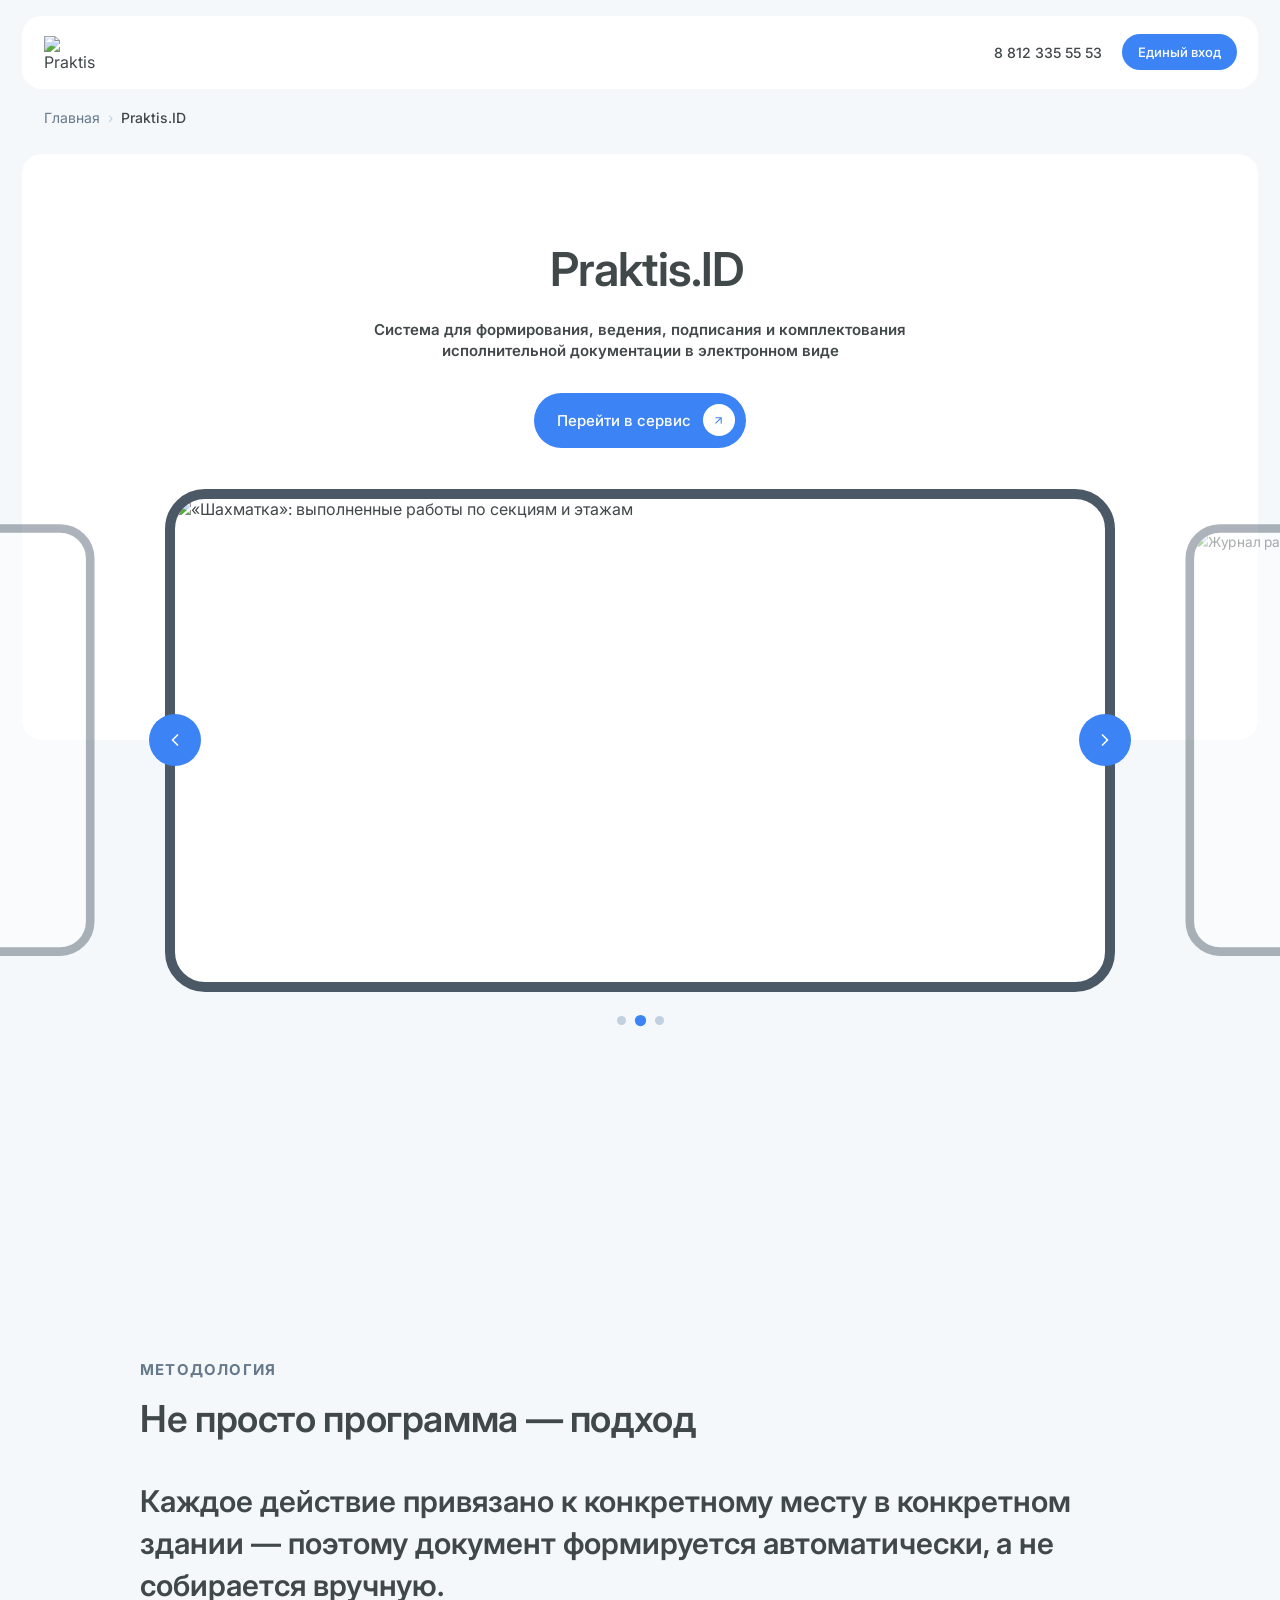
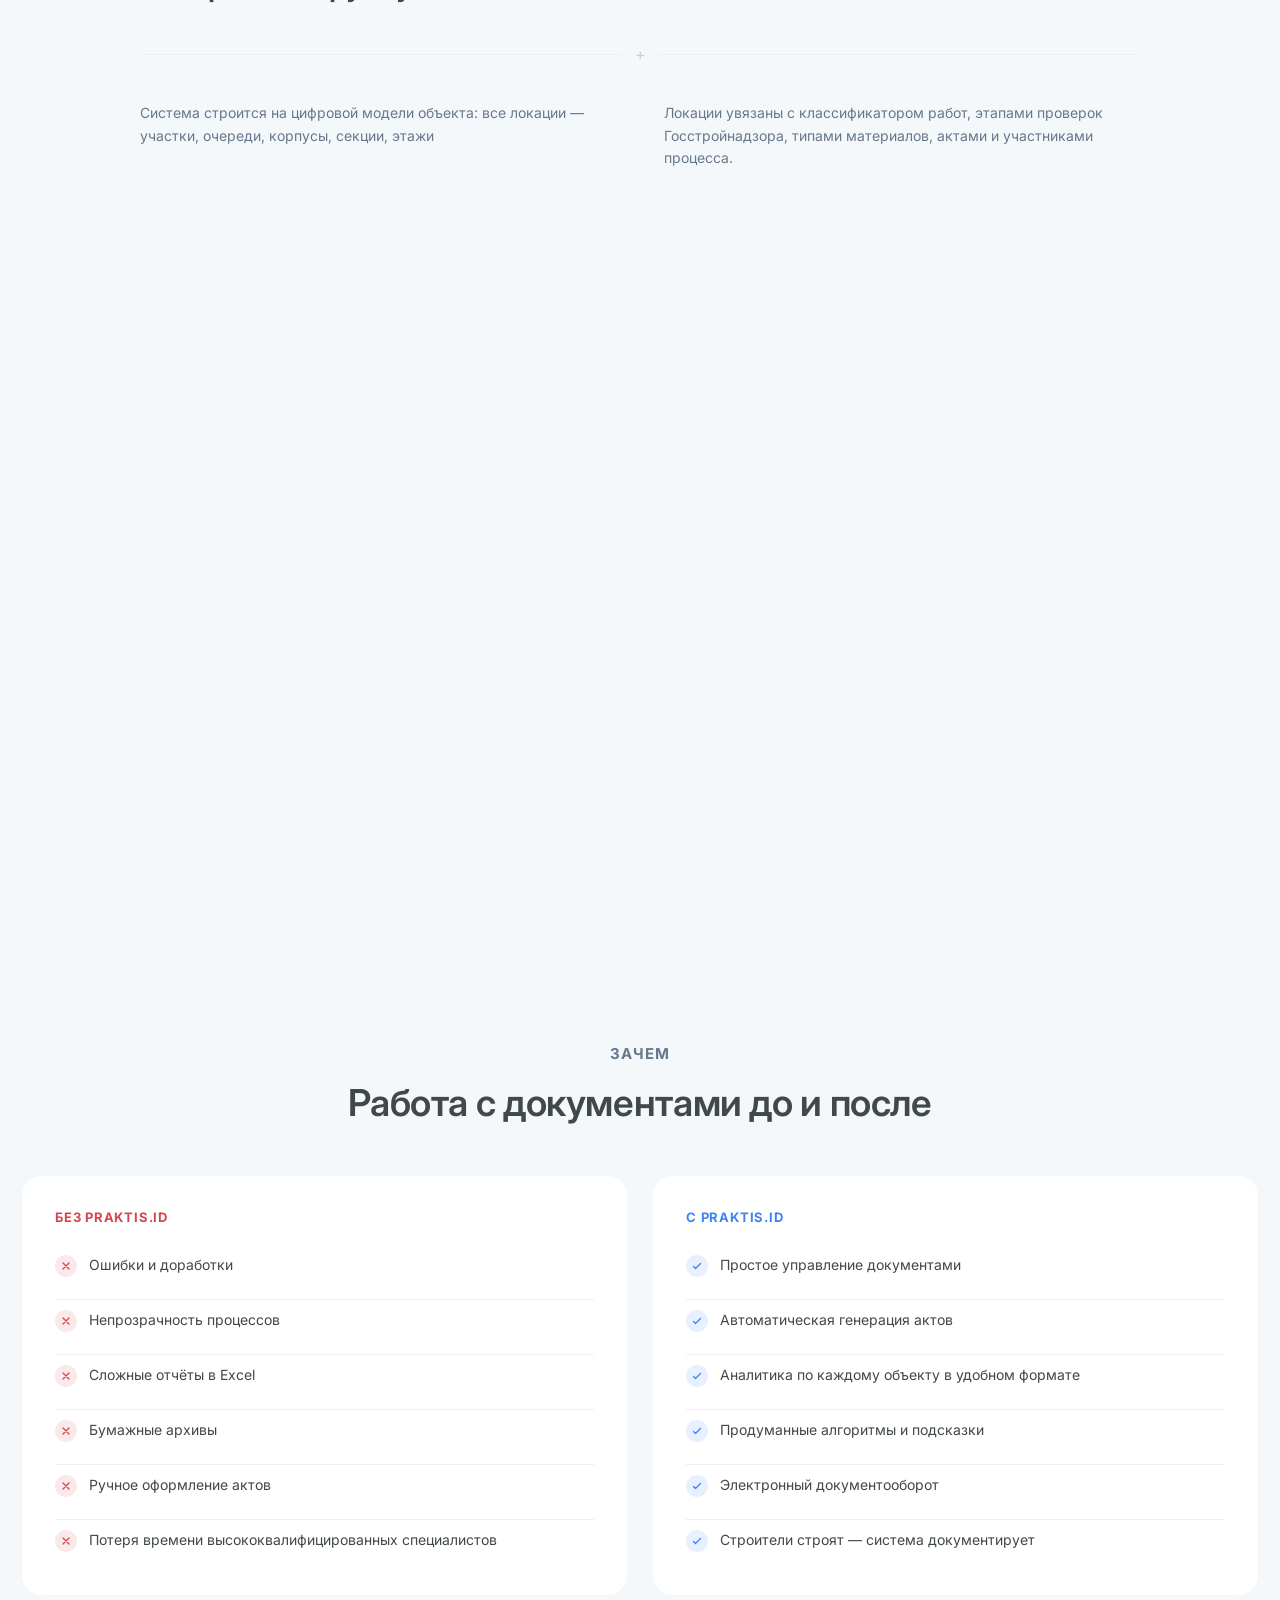
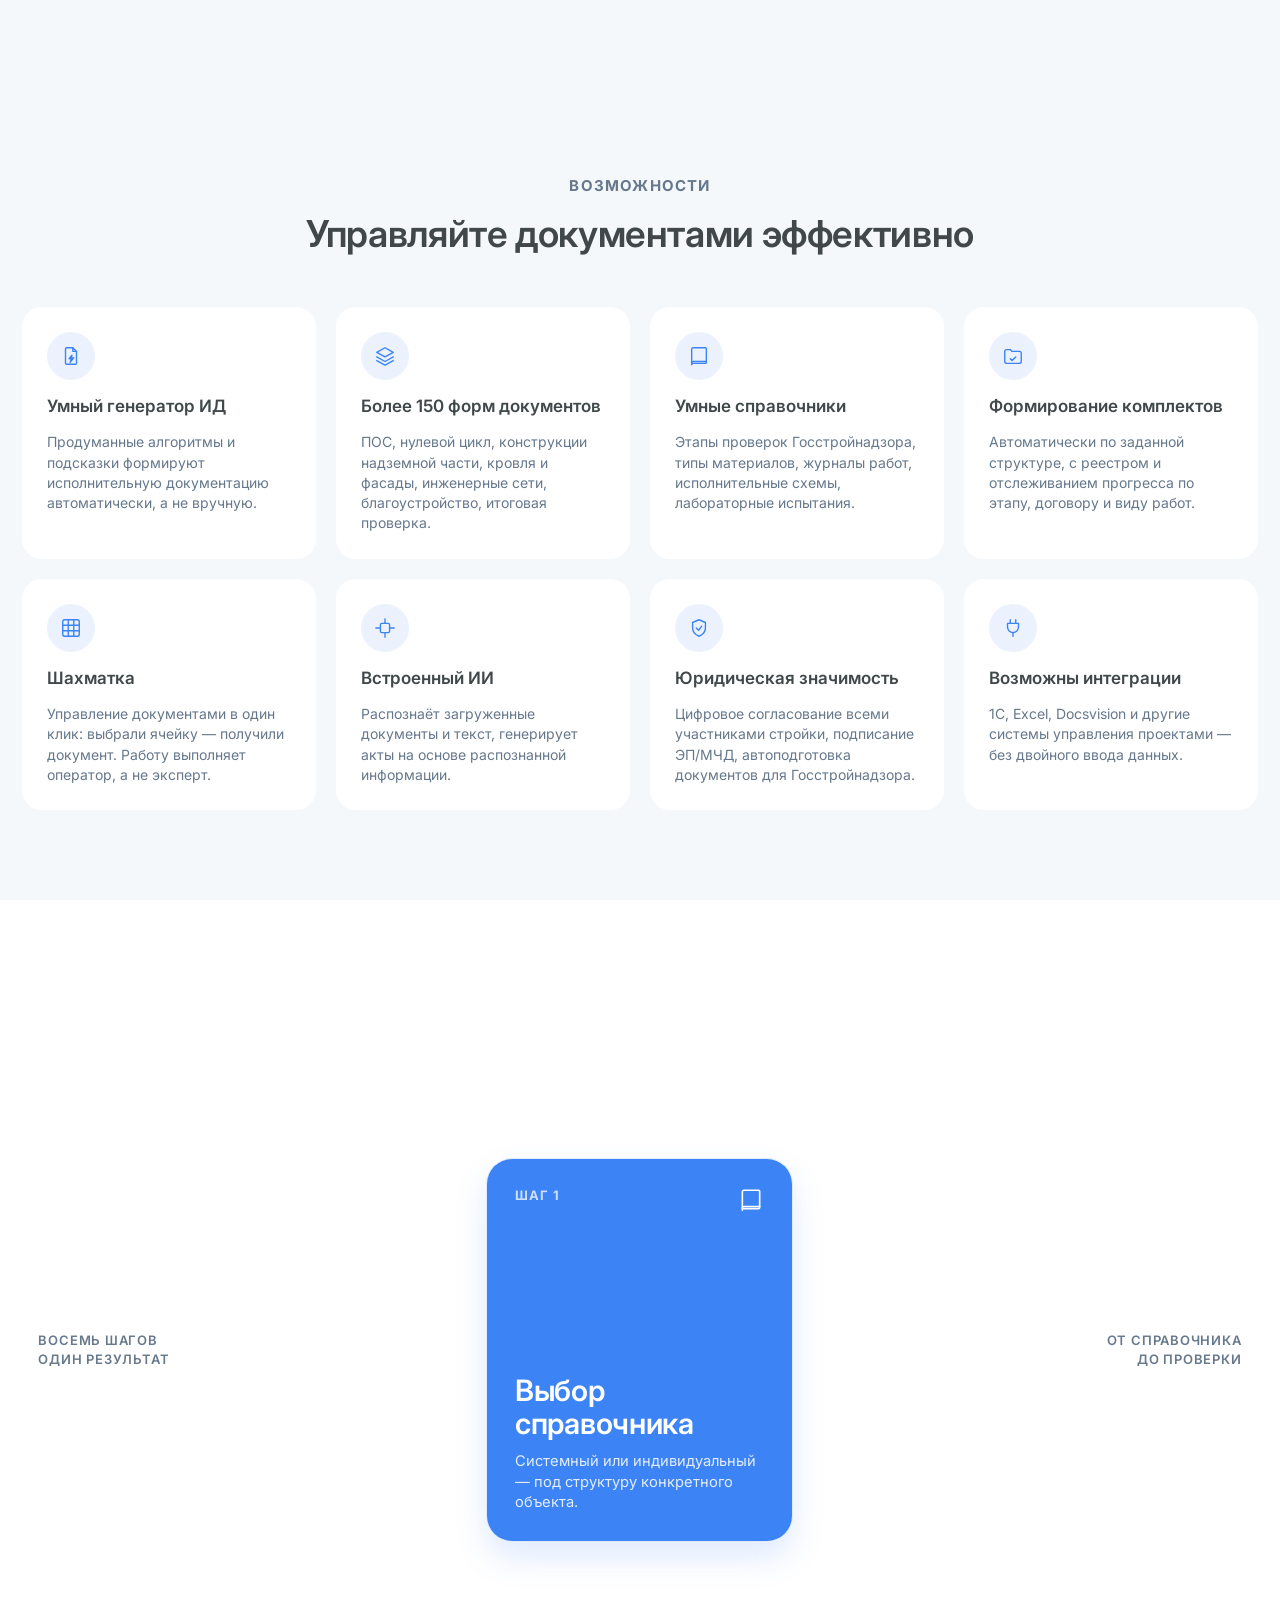
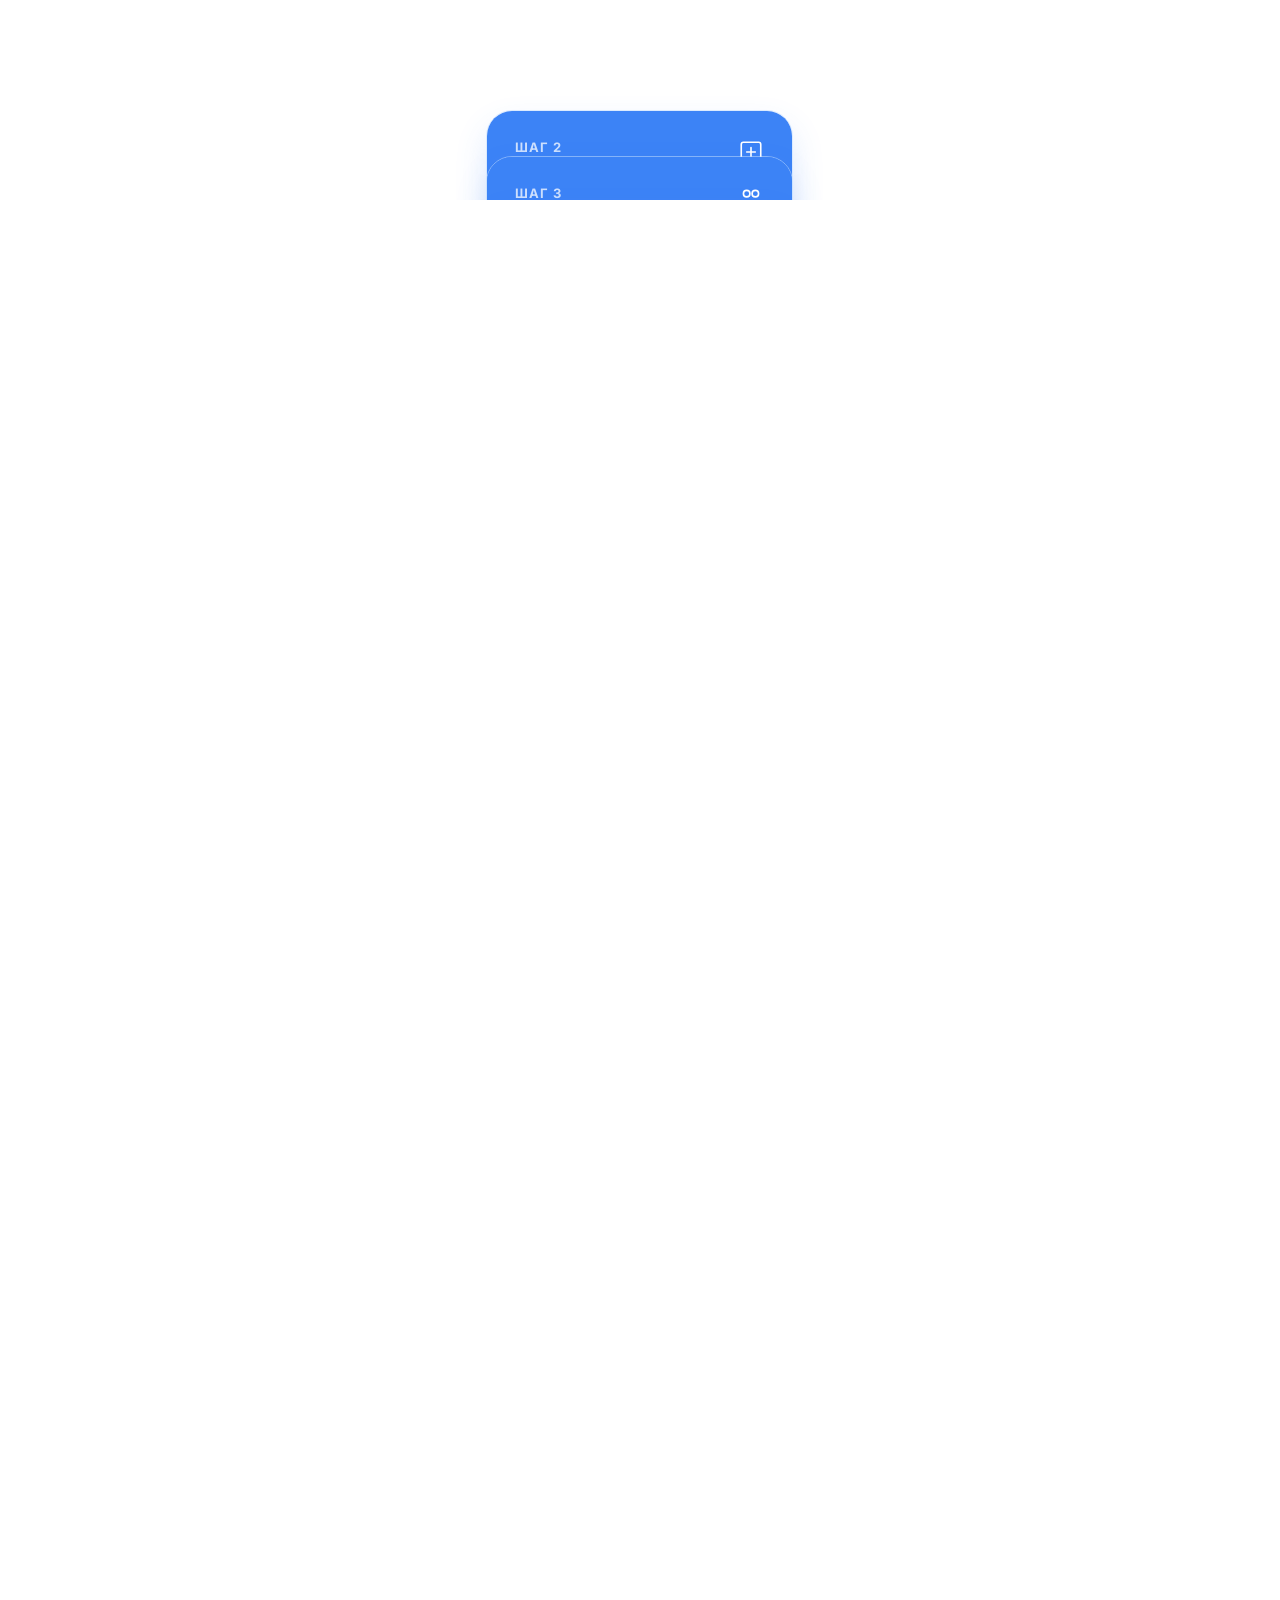
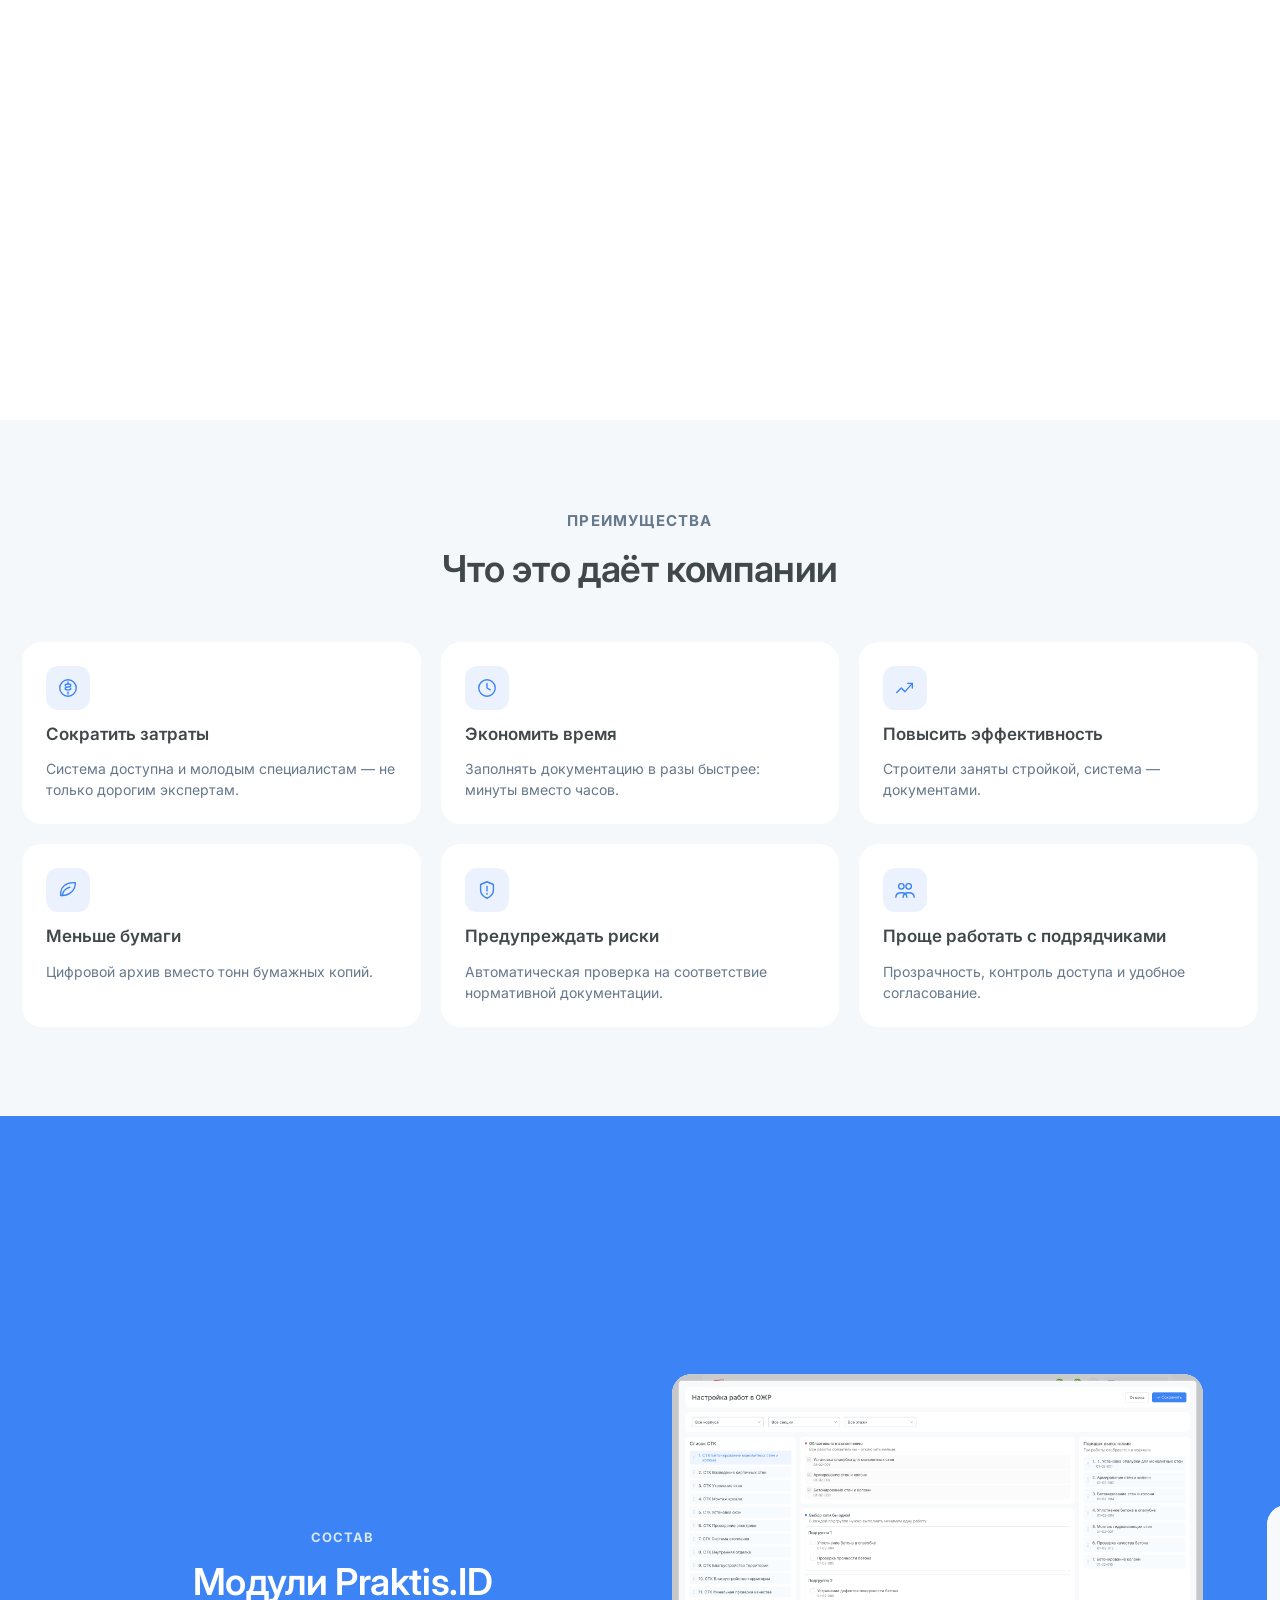
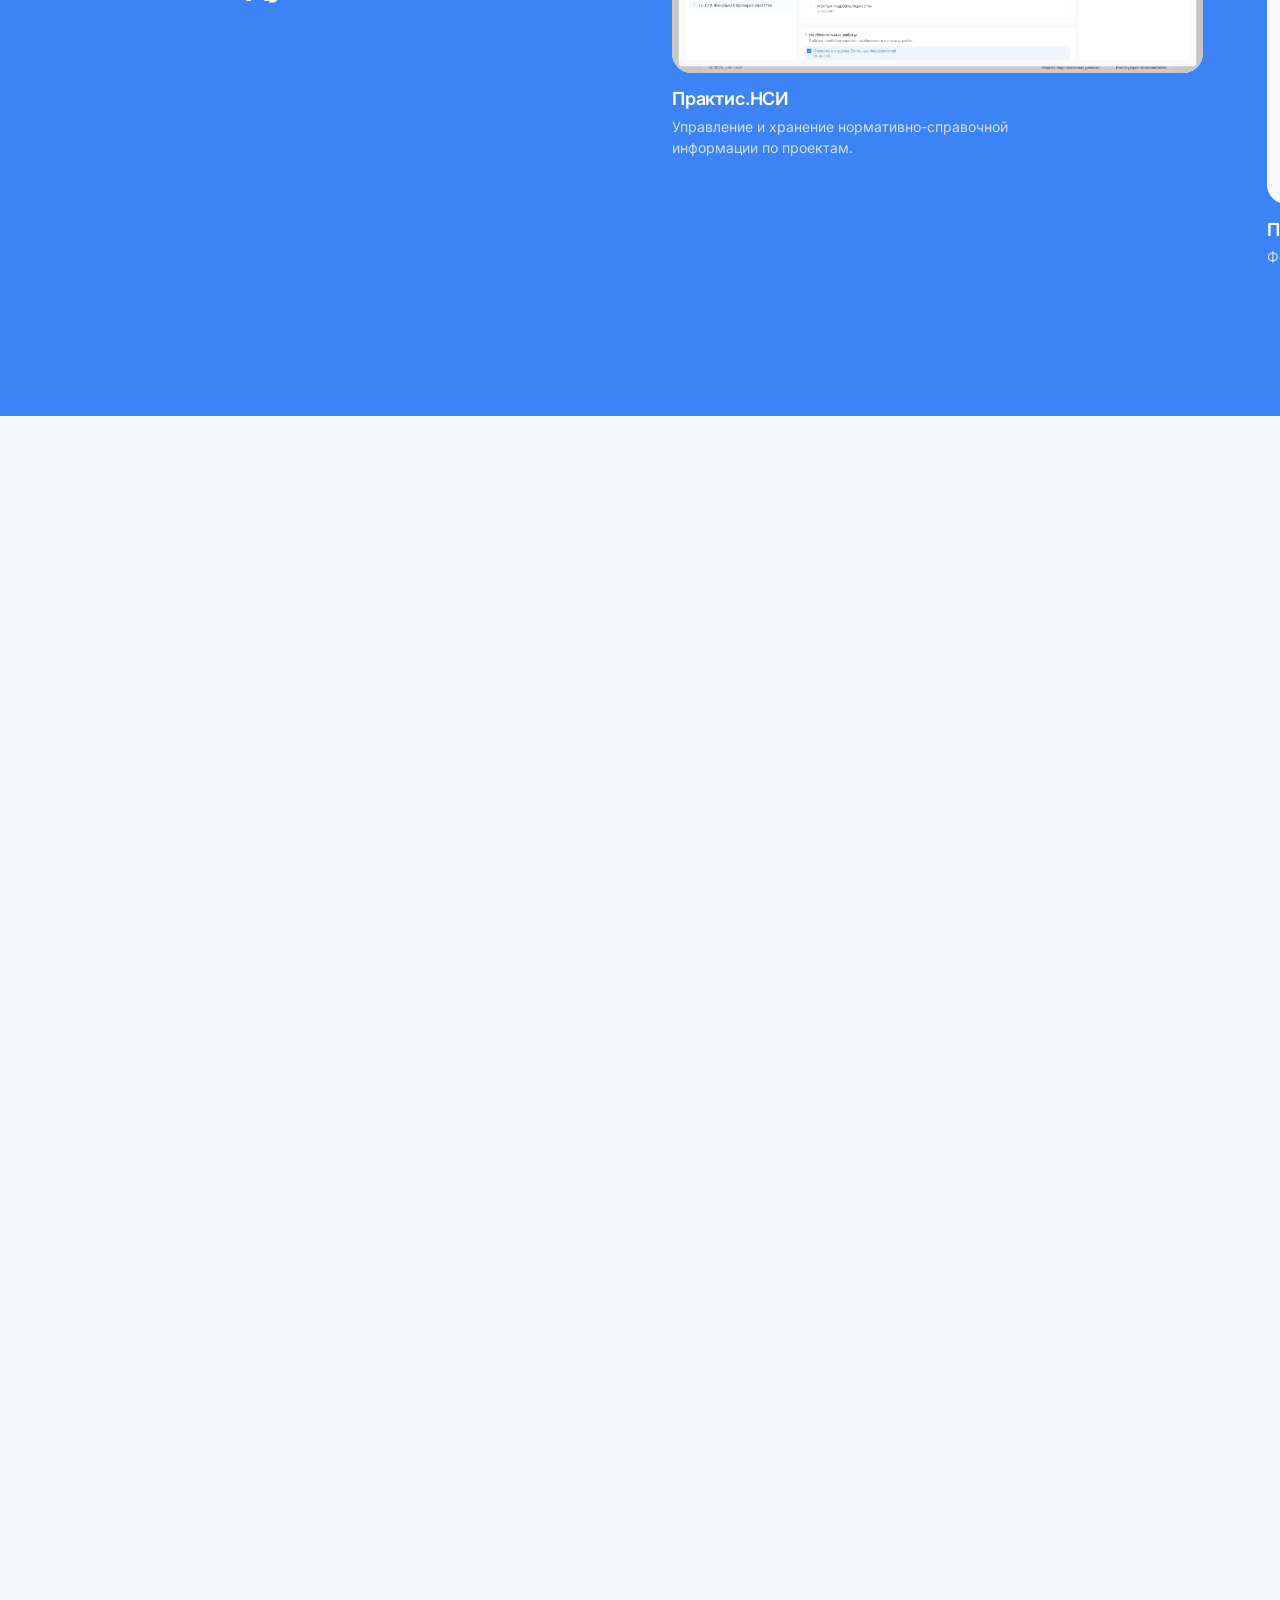
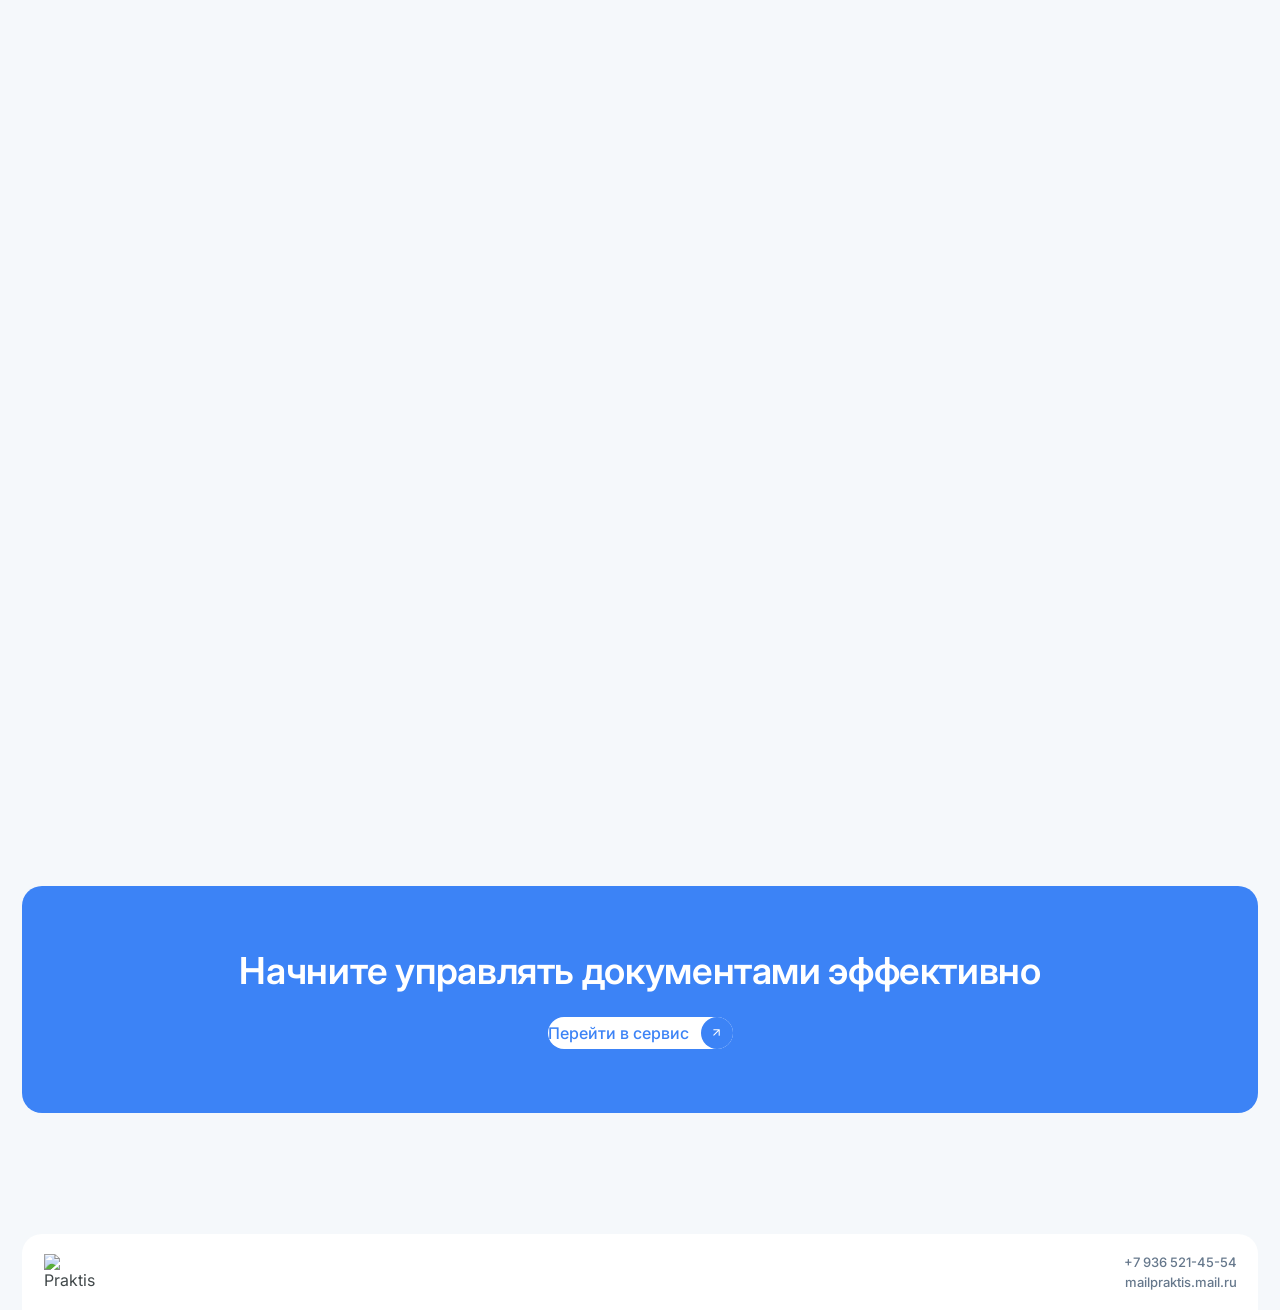
==== praktis-id.html @ 837feb57 "Rebuild Praktis.ID modules section as scroll-driven filmstrip, update tenders link Modules section n" ====
<!doctype html>
<html lang="ru">
<head>
<meta charset="UTF-8">
<meta name="viewport" content="width=device-width, initial-scale=1">
<title>Praktis.ID — Praktis</title>
<link rel="icon" type="image/svg+xml" href="assets/brand/favicon.svg">
<link rel="icon" type="image/png" sizes="32x32" href="assets/brand/favicon-32.png">
<link rel="apple-touch-icon" href="assets/brand/favicon-180.png">
<meta property="og:type" content="website">
<meta property="og:title" content="Praktis.ID — Практис">
<meta property="og:description" content="Ведение, подписание и комплектование исполнительной документации онлайн">
<meta property="og:image" content="https://tomatosidiotos-star.github.io/praktis-site/assets/brand/og-image.png">
<meta property="og:url" content="https://tomatosidiotos-star.github.io/praktis-site/praktis-id.html">
<meta name="twitter:card" content="summary_large_image">
<link rel="preconnect" href="https://fonts.googleapis.com">
<link rel="preconnect" href="https://fonts.gstatic.com" crossorigin>
<link href="https://fonts.googleapis.com/css2?family=Inter:wght@400;500;600;700;800&display=swap" rel="stylesheet">
<link rel="stylesheet" href="styles.css">
<link rel="stylesheet" href="praktis-id.css">
</head>
<body>

<header class="site-header">
  <div class="wrap">
    <div class="header-bar">
      <a class="logo" href="index.html#top">
        <img src="assets/brand/logo.svg" alt="Praktis" width="121" height="66">
      </a>
      <span class="header-spacer"></span>
      <a class="header-phone" href="tel:+78123355553">8 812 335 55 53</a>
      <a class="btn btn-accent header-cta" href="https://org.praktis.ru/" target="_blank" rel="noopener">
        <span class="btn-label">Единый вход</span>
      </a>
    </div>
  </div>
</header>

<main id="top">
  <div class="wrap">
    <nav class="breadcrumb" id="pidBreadcrumb" aria-label="Хлебные крошки">
      <a href="index.html#top">Главная</a>
      <span class="breadcrumb-sep" aria-hidden="true">›</span>
      <span class="breadcrumb-current" aria-current="page">Praktis.ID</span>
    </nav>
  </div>

  <section class="pid-hero" id="pidHero">
    <div class="wrap">
      <div class="pid-hero-card">
        <div class="pid-hero-title">
          <img class="pid-hero-icon" src="assets/services/icon-07.png" alt="">
          <h1>Praktis.ID</h1>
        </div>
        <p class="pid-hero-sub">Система для формирования, ведения, подписания и комплектования исполнительной документации в электронном виде</p>
        <a class="btn btn-accent pid-hero-cta" href="#">
          <span class="btn-label">Перейти в сервис</span>
          <span class="btn-icon">
            <svg viewBox="0 0 24 24" fill="none" xmlns="http://www.w3.org/2000/svg">
              <path d="M17.9241 6.61722C17.8757 6.50014 17.804 6.3904 17.7092 6.29502C17.7078 6.2936 17.7064 6.29219 17.705 6.29078C17.5242 6.11106 17.2751 6 17 6H7C6.44772 6 6 6.44772 6 7C6 7.55228 6.44772 8 7 8H14.5858L6.29289 16.2929C5.90237 16.6834 5.90237 17.3166 6.29289 17.7071C6.68342 18.0976 7.31658 18.0976 7.70711 17.7071L16 9.41421V17C16 17.5523 16.4477 18 17 18C17.5523 18 18 17.5523 18 17V7.00069C18 6.99969 18 6.998 18 6.997C17.9996 6.8625 17.9727 6.73425 17.9241 6.61722Z" fill="white"/>
            </svg>
          </span>
        </a>
      </div>

      <div class="pid-slider" id="pidSlider">
        <button type="button" class="pid-slider-arrow pid-slider-arrow--prev" id="pidPrev" aria-label="Предыдущий экран">
          <svg viewBox="0 0 24 24" fill="none" xmlns="http://www.w3.org/2000/svg"><path d="M9 6l6 6-6 6" stroke="currentColor" stroke-width="2" stroke-linecap="round" stroke-linejoin="round"/></svg>
        </button>
        <div class="pid-slider-viewport">
          <div class="pid-slider-track" id="pidTrack">
            <figure class="pid-slide" data-index="0">
              <img src="ID1.png" alt="Список объектов с процентом готовности исполнительной документации" loading="lazy">
            </figure>
            <figure class="pid-slide" data-index="1">
              <img src="ID2.png" alt="«Шахматка»: выполненные работы по секциям и этажам" loading="lazy">
            </figure>
            <figure class="pid-slide" data-index="2">
              <img src="ID3.png" alt="Журнал работ: список СТК по датам" loading="lazy">
            </figure>
          </div>
        </div>
        <button type="button" class="pid-slider-arrow pid-slider-arrow--next" id="pidNext" aria-label="Следующий экран">
          <svg viewBox="0 0 24 24" fill="none" xmlns="http://www.w3.org/2000/svg"><path d="M9 6l6 6-6 6" stroke="currentColor" stroke-width="2" stroke-linecap="round" stroke-linejoin="round"/></svg>
        </button>
      </div>
      <div class="pid-slider-dots" id="pidDots"></div>
    </div>
  </section>

  <section class="pid-section pid-method-section">
    <div class="pid-method-pin-wrap" id="pidMethodPinWrap">
      <div class="pid-method-pin">
        <div class="pid-section-head">
          <p class="pid-eyebrow">Методология</p>
          <h2>Не просто программа — подход</h2>
        </div>
        <div class="pid-method-body" id="pidMethodBody">
          <div class="pid-method-lead" id="pidMethodLead">
            <div class="pid-method-line">Каждое действие привязано к конкретному месту в конкретном здании — поэтому документ формируется автоматически, а не собирается вручную.</div>
          </div>
          <div class="pid-method-divider"><span class="pid-method-divider-mark" aria-hidden="true">+</span></div>
          <div class="pid-method-columns" id="pidMethodColumns">
            <div class="pid-method-col">
              <p>Система строится на цифровой модели объекта: все локации — <em>участки, очереди, корпусы, секции, этажи</em></p>
            </div>
            <div class="pid-method-col">
              <p>Локации увязаны с <em>классификатором работ, этапами проверок Госстройнадзора, типами материалов, актами и участниками процесса</em>.</p>
            </div>
          </div>
        </div>
      </div>
    </div>
  </section>

  <section class="pid-section">
    <div class="wrap">
      <div class="pid-section-head">
        <p class="pid-eyebrow">Зачем</p>
        <h2>Работа с документами до и после</h2>
      </div>
      <div class="pid-compare-grid" id="pidCompare">
        <div class="pid-compare-col pid-compare-col--bad">
          <p class="pid-compare-label">Без Praktis.ID</p>
          <div class="pid-compare-row">
            <span class="pid-compare-icon"><svg viewBox="0 0 24 24" fill="none"><path d="M6 6l12 12M18 6L6 18" stroke="currentColor" stroke-width="2.5" stroke-linecap="round"/></svg></span>
            <span>Ошибки и доработки</span>
          </div>
          <div class="pid-compare-row">
            <span class="pid-compare-icon"><svg viewBox="0 0 24 24" fill="none"><path d="M6 6l12 12M18 6L6 18" stroke="currentColor" stroke-width="2.5" stroke-linecap="round"/></svg></span>
            <span>Непрозрачность процессов</span>
          </div>
          <div class="pid-compare-row">
            <span class="pid-compare-icon"><svg viewBox="0 0 24 24" fill="none"><path d="M6 6l12 12M18 6L6 18" stroke="currentColor" stroke-width="2.5" stroke-linecap="round"/></svg></span>
            <span>Сложные отчёты в Excel</span>
          </div>
          <div class="pid-compare-row">
            <span class="pid-compare-icon"><svg viewBox="0 0 24 24" fill="none"><path d="M6 6l12 12M18 6L6 18" stroke="currentColor" stroke-width="2.5" stroke-linecap="round"/></svg></span>
            <span>Бумажные архивы</span>
          </div>
          <div class="pid-compare-row">
            <span class="pid-compare-icon"><svg viewBox="0 0 24 24" fill="none"><path d="M6 6l12 12M18 6L6 18" stroke="currentColor" stroke-width="2.5" stroke-linecap="round"/></svg></span>
            <span>Ручное оформление актов</span>
          </div>
          <div class="pid-compare-row">
            <span class="pid-compare-icon"><svg viewBox="0 0 24 24" fill="none"><path d="M6 6l12 12M18 6L6 18" stroke="currentColor" stroke-width="2.5" stroke-linecap="round"/></svg></span>
            <span>Потеря времени высококвалифицированных специалистов</span>
          </div>
        </div>
        <div class="pid-compare-col pid-compare-col--good">
          <p class="pid-compare-label">С Praktis.ID</p>
          <div class="pid-compare-row">
            <span class="pid-compare-icon"><svg viewBox="0 0 24 24" fill="none"><path d="M5 13l4 4L19 7" stroke="currentColor" stroke-width="2.5" stroke-linecap="round" stroke-linejoin="round"/></svg></span>
            <span>Простое управление документами</span>
          </div>
          <div class="pid-compare-row">
            <span class="pid-compare-icon"><svg viewBox="0 0 24 24" fill="none"><path d="M5 13l4 4L19 7" stroke="currentColor" stroke-width="2.5" stroke-linecap="round" stroke-linejoin="round"/></svg></span>
            <span>Автоматическая генерация актов</span>
          </div>
          <div class="pid-compare-row">
            <span class="pid-compare-icon"><svg viewBox="0 0 24 24" fill="none"><path d="M5 13l4 4L19 7" stroke="currentColor" stroke-width="2.5" stroke-linecap="round" stroke-linejoin="round"/></svg></span>
            <span>Аналитика по каждому объекту в удобном формате</span>
          </div>
          <div class="pid-compare-row">
            <span class="pid-compare-icon"><svg viewBox="0 0 24 24" fill="none"><path d="M5 13l4 4L19 7" stroke="currentColor" stroke-width="2.5" stroke-linecap="round" stroke-linejoin="round"/></svg></span>
            <span>Продуманные алгоритмы и подсказки</span>
          </div>
          <div class="pid-compare-row">
            <span class="pid-compare-icon"><svg viewBox="0 0 24 24" fill="none"><path d="M5 13l4 4L19 7" stroke="currentColor" stroke-width="2.5" stroke-linecap="round" stroke-linejoin="round"/></svg></span>
            <span>Электронный документооборот</span>
          </div>
          <div class="pid-compare-row">
            <span class="pid-compare-icon"><svg viewBox="0 0 24 24" fill="none"><path d="M5 13l4 4L19 7" stroke="currentColor" stroke-width="2.5" stroke-linecap="round" stroke-linejoin="round"/></svg></span>
            <span>Строители строят — система документирует</span>
          </div>
        </div>
      </div>
    </div>
  </section>

  <section class="pid-section">
    <div class="wrap">
      <div class="pid-section-head">
        <p class="pid-eyebrow">Возможности</p>
        <h2>Управляйте документами эффективно</h2>
      </div>
      <div class="pid-features-grid" id="pidFeatures">
        <div class="pid-feature-card">
          <span class="pid-feature-icon">
            <svg viewBox="0 0 24 24" fill="none" stroke="currentColor" stroke-width="1.5" stroke-linecap="round" stroke-linejoin="round">
              <path d="M7 3h7l4 4v13a1 1 0 0 1-1 1H7a1 1 0 0 1-1-1V4a1 1 0 0 1 1-1z"/>
              <path d="M14 3v4h4"/>
              <path d="M13 11l-3 4h2.5L11 19l4-5h-2.5L13 11z"/>
            </svg>
          </span>
          <h4>Умный генератор ИД</h4>
          <p>Продуманные алгоритмы и подсказки формируют исполнительную документацию автоматически, а не вручную.</p>
        </div>
        <div class="pid-feature-card">
          <span class="pid-feature-icon">
            <svg viewBox="0 0 24 24" fill="none" stroke="currentColor" stroke-width="1.5" stroke-linecap="round" stroke-linejoin="round">
              <path d="M12 3l9 5-9 5-9-5 9-5z"/>
              <path d="M3 13l9 5 9-5"/>
              <path d="M3 17l9 5 9-5"/>
            </svg>
          </span>
          <h4>Более 150 форм документов</h4>
          <p>ПОС, нулевой цикл, конструкции надземной части, кровля и фасады, инженерные сети, благоустройство, итоговая проверка.</p>
        </div>
        <div class="pid-feature-card">
          <span class="pid-feature-icon">
            <svg viewBox="0 0 24 24" fill="none" stroke="currentColor" stroke-width="1.5" stroke-linecap="round" stroke-linejoin="round">
              <path d="M4 4.5A1.5 1.5 0 0 1 5.5 3H19a1 1 0 0 1 1 1v15a1 1 0 0 1-1 1H5.5A1.5 1.5 0 0 0 4 21.5V4.5z"/>
              <path d="M4 19.5A1.5 1.5 0 0 1 5.5 18H20"/>
            </svg>
          </span>
          <h4>Умные справочники</h4>
          <p>Этапы проверок Госстройнадзора, типы материалов, журналы работ, исполнительные схемы, лабораторные испытания.</p>
        </div>
        <div class="pid-feature-card">
          <span class="pid-feature-icon">
            <svg viewBox="0 0 24 24" fill="none" stroke="currentColor" stroke-width="1.5" stroke-linecap="round" stroke-linejoin="round">
              <path d="M3 7a2 2 0 0 1 2-2h4l2 2h8a2 2 0 0 1 2 2v9a2 2 0 0 1-2 2H5a2 2 0 0 1-2-2V7z"/>
              <path d="M9 15l2 2 4-4"/>
            </svg>
          </span>
          <h4>Формирование комплектов</h4>
          <p>Автоматически по заданной структуре, с реестром и отслеживанием прогресса по этапу, договору и виду работ.</p>
        </div>
        <div class="pid-feature-card">
          <span class="pid-feature-icon">
            <svg viewBox="0 0 24 24" fill="none" stroke="currentColor" stroke-width="1.5" stroke-linecap="round" stroke-linejoin="round">
              <rect x="3" y="3" width="18" height="18" rx="2"/>
              <line x1="3" y1="9" x2="21" y2="9"/>
              <line x1="3" y1="15" x2="21" y2="15"/>
              <line x1="9" y1="3" x2="9" y2="21"/>
              <line x1="15" y1="3" x2="15" y2="21"/>
            </svg>
          </span>
          <h4>Шахматка</h4>
          <p>Управление документами в один клик: выбрали ячейку — получили документ. Работу выполняет оператор, а не эксперт.</p>
        </div>
        <div class="pid-feature-card">
          <span class="pid-feature-icon">
            <svg viewBox="0 0 24 24" fill="none" stroke="currentColor" stroke-width="1.5" stroke-linecap="round" stroke-linejoin="round">
              <rect x="7" y="7" width="10" height="10" rx="1.5"/>
              <line x1="12" y1="2" x2="12" y2="7"/>
              <line x1="12" y1="17" x2="12" y2="22"/>
              <line x1="2" y1="12" x2="7" y2="12"/>
              <line x1="17" y1="12" x2="22" y2="12"/>
            </svg>
          </span>
          <h4>Встроенный ИИ</h4>
          <p>Распознаёт загруженные документы и текст, генерирует акты на основе распознанной информации.</p>
        </div>
        <div class="pid-feature-card">
          <span class="pid-feature-icon">
            <svg viewBox="0 0 24 24" fill="none" stroke="currentColor" stroke-width="1.5" stroke-linecap="round" stroke-linejoin="round">
              <path d="M12 3l7 3v6c0 5-3.5 7.5-7 9-3.5-1.5-7-4-7-9V6l7-3z"/>
              <path d="M9 12l2.5 2.5L15 10"/>
            </svg>
          </span>
          <h4>Юридическая значимость</h4>
          <p>Цифровое согласование всеми участниками стройки, подписание ЭП/МЧД, автоподготовка документов для Госстройнадзора.</p>
        </div>
        <div class="pid-feature-card">
          <span class="pid-feature-icon">
            <svg viewBox="0 0 24 24" fill="none" stroke="currentColor" stroke-width="1.5" stroke-linecap="round" stroke-linejoin="round">
              <path d="M9 3v4"/>
              <path d="M15 3v4"/>
              <path d="M6 7h12v4a6 6 0 0 1-12 0V7z"/>
              <path d="M12 17v4"/>
            </svg>
          </span>
          <h4>Возможны интеграции</h4>
          <p>1С, Excel, Docsvision и другие системы управления проектами — без двойного ввода данных.</p>
        </div>
      </div>
    </div>
  </section>

  <section class="stack-section" id="pidStackSection">
    <div class="stack-sticky">
      <p class="stack-side stack-side-left">Восемь шагов<br>Один результат</p>
      <p class="stack-side stack-side-right">От справочника<br>До проверки</p>

      <div class="stack-wrap" id="pidStackWrap">
        <article class="stack-card">
          <div class="stack-content">
            <div class="stack-header">
              <span class="stack-eyebrow">Шаг 1</span>
              <span class="stack-icon">
                <svg viewBox="0 0 24 24" fill="none" stroke="currentColor" stroke-width="1.5" stroke-linecap="round" stroke-linejoin="round">
                  <path d="M4 4.5A1.5 1.5 0 0 1 5.5 3H19a1 1 0 0 1 1 1v15a1 1 0 0 1-1 1H5.5A1.5 1.5 0 0 0 4 21.5V4.5z"/>
                  <path d="M4 19.5A1.5 1.5 0 0 1 5.5 18H20"/>
                </svg>
              </span>
            </div>
            <div class="stack-text">
              <h3>Выбор справочника</h3>
              <p>Системный или индивидуальный — под структуру конкретного объекта.</p>
            </div>
          </div>
        </article>

        <article class="stack-card">
          <div class="stack-content">
            <div class="stack-header">
              <span class="stack-eyebrow">Шаг 2</span>
              <span class="stack-icon">
                <svg viewBox="0 0 24 24" fill="none" stroke="currentColor" stroke-width="1.5" stroke-linecap="round" stroke-linejoin="round">
                  <rect x="3" y="3" width="18" height="18" rx="2"/>
                  <line x1="12" y1="8" x2="12" y2="16"/>
                  <line x1="8" y1="12" x2="16" y2="12"/>
                </svg>
              </span>
            </div>
            <div class="stack-text">
              <h3>Добавление объекта</h3>
              <p>Создаётся цифровая модель и план объекта.</p>
            </div>
          </div>
        </article>

        <article class="stack-card">
          <div class="stack-content">
            <div class="stack-header">
              <span class="stack-eyebrow">Шаг 3</span>
              <span class="stack-icon">
                <svg viewBox="0 0 24 24" fill="none" stroke="currentColor" stroke-width="1.5" stroke-linecap="round" stroke-linejoin="round">
                  <circle cx="8" cy="8" r="3"/>
                  <circle cx="16" cy="8" r="3"/>
                  <path d="M2 20c0-3 2.5-5 6-5s6 2 6 5"/>
                  <path d="M10 20c0-3 2.5-5 6-5s6 2 6 5"/>
                </svg>
              </span>
            </div>
            <div class="stack-text">
              <h3>Настройка ролей</h3>
              <p>Каждый участник получает доступ ровно к своей части процесса.</p>
            </div>
          </div>
        </article>

        <article class="stack-card">
          <div class="stack-content">
            <div class="stack-header">
              <span class="stack-eyebrow">Шаг 4</span>
              <span class="stack-icon">
                <svg viewBox="0 0 24 24" fill="none" stroke="currentColor" stroke-width="1.5" stroke-linecap="round" stroke-linejoin="round">
                  <rect x="3" y="3" width="18" height="18" rx="2"/>
                  <line x1="3" y1="9" x2="21" y2="9"/>
                  <line x1="3" y1="15" x2="21" y2="15"/>
                  <line x1="9" y1="3" x2="9" y2="21"/>
                  <line x1="15" y1="3" x2="15" y2="21"/>
                </svg>
              </span>
            </div>
            <div class="stack-text">
              <h3>Работа в шахматке</h3>
              <p>Система подсказывает, что и когда нужно сделать.</p>
            </div>
          </div>
        </article>

        <article class="stack-card">
          <div class="stack-content">
            <div class="stack-header">
              <span class="stack-eyebrow">Шаг 5</span>
              <span class="stack-icon">
                <svg viewBox="0 0 24 24" fill="none" stroke="currentColor" stroke-width="1.5" stroke-linecap="round" stroke-linejoin="round">
                  <path d="M7 3h7l4 4v13a1 1 0 0 1-1 1H7a1 1 0 0 1-1-1V4a1 1 0 0 1 1-1z"/>
                  <path d="M14 3v4h4"/>
                  <path d="M9 13l2 2 4-4"/>
                </svg>
              </span>
            </div>
            <div class="stack-text">
              <h3>Формирование актов</h3>
              <p>Автоматически, на основе выполненных работ.</p>
            </div>
          </div>
        </article>

        <article class="stack-card">
          <div class="stack-content">
            <div class="stack-header">
              <span class="stack-eyebrow">Шаг 6</span>
              <span class="stack-icon">
                <svg viewBox="0 0 24 24" fill="none" stroke="currentColor" stroke-width="1.5" stroke-linecap="round" stroke-linejoin="round">
                  <path d="M4 20h4l10-10a2.5 2.5 0 0 0-3.5-3.5L4 16v4z"/>
                  <path d="M13 6.5l3.5 3.5"/>
                </svg>
              </span>
            </div>
            <div class="stack-text">
              <h3>Согласование и подписание</h3>
              <p>Цифровое согласование всеми участниками, подписание ЭП/МЧД.</p>
            </div>
          </div>
        </article>

        <article class="stack-card">
          <div class="stack-content">
            <div class="stack-header">
              <span class="stack-eyebrow">Шаг 7</span>
              <span class="stack-icon">
                <svg viewBox="0 0 24 24" fill="none" stroke="currentColor" stroke-width="1.5" stroke-linecap="round" stroke-linejoin="round">
                  <path d="M3 7a2 2 0 0 1 2-2h4l2 2h8a2 2 0 0 1 2 2v9a2 2 0 0 1-2 2H5a2 2 0 0 1-2-2V7z"/>
                  <path d="M9 15l2 2 4-4"/>
                </svg>
              </span>
            </div>
            <div class="stack-text">
              <h3>Сборка комплектов</h3>
              <p>Для проверок — автоматически, по заданной структуре.</p>
            </div>
          </div>
        </article>

        <article class="stack-card">
          <div class="stack-content">
            <div class="stack-header">
              <span class="stack-eyebrow">Шаг 8</span>
              <span class="stack-icon">
                <svg viewBox="0 0 24 24" fill="none" stroke="currentColor" stroke-width="1.5" stroke-linecap="round" stroke-linejoin="round">
                  <path d="M12 3l7 3v6c0 5-3.5 7.5-7 9-3.5-1.5-7-4-7-9V6l7-3z"/>
                  <path d="M9 12l2.5 2.5L15 10"/>
                </svg>
              </span>
            </div>
            <div class="stack-text">
              <h3>Проверка Госстройнадзором</h3>
              <p>Документы готовы к передаче без доработок.</p>
            </div>
          </div>
        </article>
      </div>
    </div>
  </section>

  <section class="pid-section">
    <div class="wrap">
      <div class="pid-section-head">
        <p class="pid-eyebrow">Преимущества</p>
        <h2>Что это даёт компании</h2>
      </div>
      <div class="pid-benefits-grid" id="pidBenefits">
        <div class="pid-benefit-card">
          <span class="pid-benefit-icon">
            <svg viewBox="0 0 24 24" fill="none" stroke="currentColor" stroke-width="1.5" stroke-linecap="round" stroke-linejoin="round">
              <circle cx="12" cy="12" r="9"/>
              <path d="M9 9.5c0-1 1-1.8 2.2-1.8h1.6c1.2 0 2.2.6 2.2 1.6s-1 1.6-2.2 1.6h-1.6c-1.2 0-2.2.6-2.2 1.6s1 1.6 2.2 1.6h1.6c1.2 0 2.2-.8 2.2-1.8"/>
              <line x1="12" y1="5.5" x2="12" y2="7.7"/>
              <line x1="12" y1="16.3" x2="12" y2="18.5"/>
            </svg>
          </span>
          <h4>Сократить затраты</h4>
          <p>Система доступна и молодым специалистам — не только дорогим экспертам.</p>
        </div>
        <div class="pid-benefit-card">
          <span class="pid-benefit-icon">
            <svg viewBox="0 0 24 24" fill="none" stroke="currentColor" stroke-width="1.5" stroke-linecap="round" stroke-linejoin="round">
              <circle cx="12" cy="12" r="9"/>
              <path d="M12 7v5l3.5 2"/>
            </svg>
          </span>
          <h4>Экономить время</h4>
          <p>Заполнять документацию в разы быстрее: минуты вместо часов.</p>
        </div>
        <div class="pid-benefit-card">
          <span class="pid-benefit-icon">
            <svg viewBox="0 0 24 24" fill="none" stroke="currentColor" stroke-width="1.5" stroke-linecap="round" stroke-linejoin="round">
              <path d="M3 17l5-5 4 4 8-9"/>
              <path d="M15 7h5v5"/>
            </svg>
          </span>
          <h4>Повысить эффективность</h4>
          <p>Строители заняты стройкой, система — документами.</p>
        </div>
        <div class="pid-benefit-card">
          <span class="pid-benefit-icon">
            <svg viewBox="0 0 24 24" fill="none" stroke="currentColor" stroke-width="1.5" stroke-linecap="round" stroke-linejoin="round">
              <path d="M20 4c0 8-6 14-14 14H4v-2C4 8 10 4 18 4h2z"/>
              <path d="M6 18c0-4 3-8 8-9"/>
            </svg>
          </span>
          <h4>Меньше бумаги</h4>
          <p>Цифровой архив вместо тонн бумажных копий.</p>
        </div>
        <div class="pid-benefit-card">
          <span class="pid-benefit-icon">
            <svg viewBox="0 0 24 24" fill="none" stroke="currentColor" stroke-width="1.5" stroke-linecap="round" stroke-linejoin="round">
              <path d="M12 3l7 3v6c0 5-3.5 7.5-7 9-3.5-1.5-7-4-7-9V6l7-3z"/>
              <line x1="12" y1="8" x2="12" y2="13"/>
              <circle cx="12" cy="16" r="0.3"/>
            </svg>
          </span>
          <h4>Предупреждать риски</h4>
          <p>Автоматическая проверка на соответствие нормативной документации.</p>
        </div>
        <div class="pid-benefit-card">
          <span class="pid-benefit-icon">
            <svg viewBox="0 0 24 24" fill="none" stroke="currentColor" stroke-width="1.5" stroke-linecap="round" stroke-linejoin="round">
              <circle cx="8" cy="8" r="3"/>
              <circle cx="16" cy="8" r="3"/>
              <path d="M2 20c0-3 2.5-5 6-5s6 2 6 5"/>
              <path d="M10 20c0-3 2.5-5 6-5s6 2 6 5"/>
            </svg>
          </span>
          <h4>Проще работать с подрядчиками</h4>
          <p>Прозрачность, контроль доступа и удобное согласование.</p>
        </div>
      </div>
    </div>
  </section>

  <section class="pid-modules-section" id="pidModulesSection">
    <div class="pid-modules-pin-wrap" id="pidModulesPinWrap">
      <div class="pid-modules-pin">

        <!-- Sits underneath the slide layer for the whole pin, revealed
             as that layer moves out of the way at the very end — a
             static stand-in for #pidCta below, matching its markup/
             classes so the hand-off into the real section (once the
             pin releases) reads as one continuous card, not a restart. -->
        <div class="pid-modules-cta-preview" aria-hidden="true">
          <div class="wrap">
            <div class="pid-cta-card is-revealed">
              <h2>Начните управлять документами эффективно</h2>
              <span class="btn btn-accent">
                <span class="btn-label">Перейти в сервис</span>
                <span class="btn-icon">
                  <svg viewBox="0 0 24 24" fill="none" xmlns="http://www.w3.org/2000/svg">
                    <path d="M17.9241 6.61722C17.8757 6.50014 17.804 6.3904 17.7092 6.29502C17.7078 6.2936 17.7064 6.29219 17.705 6.29078C17.5242 6.11106 17.2751 6 17 6H7C6.44772 6 6 6.44772 6 7C6 7.55228 6.44772 8 7 8H14.5858L6.29289 16.2929C5.90237 16.6834 5.90237 17.3166 6.29289 17.7071C6.68342 18.0976 7.31658 18.0976 7.70711 17.7071L16 9.41421V17C16 17.5523 16.4477 18 17 18C17.5523 18 18 17.5523 18 17V7.00069C18 6.99969 18 6.998 18 6.997C17.9996 6.8625 17.9727 6.73425 17.9241 6.61722Z" fill="white"/>
                  </svg>
                </span>
              </span>
            </div>
          </div>
        </div>

        <div class="pid-modules-slide" id="pidModulesSlide">
          <div class="pid-modules-viewport">
            <div class="pid-modules-track" id="pidModulesTrack">

              <div class="pid-modules-head">
                <p class="pid-eyebrow">Состав</p>
                <h2>Модули Praktis.ID</h2>
              </div>

              <div class="pid-modules-card">
                <div class="pid-modules-card-line" aria-hidden="true"></div>
                <div class="pid-modules-card-inner">
                  <div class="pid-modules-shot"><img src="screens/Справочники.png" alt="Интерфейс Практис.НСИ" loading="lazy"></div>
                  <div class="pid-modules-caption">
                    <h3>Практис.НСИ</h3>
                    <p>Управление и хранение нормативно-справочной информации по проектам.</p>
                  </div>
                </div>
              </div>

              <div class="pid-modules-card">
                <div class="pid-modules-card-line" aria-hidden="true"></div>
                <div class="pid-modules-card-inner">
                  <div class="pid-modules-shot"><img src="screens/Объекты.png" alt="Интерфейс Практис.Объекты" loading="lazy"></div>
                  <div class="pid-modules-caption">
                    <h3>Практис.Объекты</h3>
                    <p>Формирование карточки объекта.</p>
                  </div>
                </div>
              </div>

              <div class="pid-modules-card">
                <div class="pid-modules-card-line" aria-hidden="true"></div>
                <div class="pid-modules-card-inner">
                  <div class="pid-modules-shot"><img src="screens/ИД.png" alt="Интерфейс Praktis.ID" loading="lazy"></div>
                  <div class="pid-modules-caption">
                    <h3>Praktis.ID</h3>
                    <p>Основной модуль формирования исполнительной документации.</p>
                  </div>
                </div>
              </div>

              <div class="pid-modules-card pid-modules-card--summary">
                <div class="pid-modules-card-line" aria-hidden="true"></div>
                <div class="pid-modules-card-inner">
                  <div class="pid-modules-summary-item">
                    <h3>Общая среда данных → повышение качества</h3>
                    <p>Снижается количество расхождений и ошибок в справочной информации, структуре объекта и плана работ.</p>
                  </div>
                  <div class="pid-modules-summary-item">
                    <h3>Упрощение интеграции</h3>
                    <p>Сервисы получают справочные данные из единого источника.</p>
                  </div>
                </div>
              </div>

            </div>
          </div>
        </div>

      </div>
    </div>
  </section>

  <section class="pid-section">
    <div class="wrap">
      <div class="pid-cta-card" id="pidCta">
        <h2>Начните управлять документами эффективно</h2>
        <a class="btn btn-accent" href="#">
          <span class="btn-label">Перейти в сервис</span>
          <span class="btn-icon">
            <svg viewBox="0 0 24 24" fill="none" xmlns="http://www.w3.org/2000/svg">
              <path d="M17.9241 6.61722C17.8757 6.50014 17.804 6.3904 17.7092 6.29502C17.7078 6.2936 17.7064 6.29219 17.705 6.29078C17.5242 6.11106 17.2751 6 17 6H7C6.44772 6 6 6.44772 6 7C6 7.55228 6.44772 8 7 8H14.5858L6.29289 16.2929C5.90237 16.6834 5.90237 17.3166 6.29289 17.7071C6.68342 18.0976 7.31658 18.0976 7.70711 17.7071L16 9.41421V17C16 17.5523 16.4477 18 17 18C17.5523 18 18 17.5523 18 17V7.00069C18 6.99969 18 6.998 18 6.997C17.9996 6.8625 17.9727 6.73425 17.9241 6.61722Z" fill="white"/>
            </svg>
          </span>
        </a>
      </div>
    </div>
  </section>

</main>

<footer class="site-footer" id="contact">
  <div class="wrap">
    <div class="footer-bar">
      <a class="logo" href="index.html#top">
        <img src="assets/brand/logo.svg" alt="Praktis" width="99" height="54">
      </a>
      <div class="footer-contacts">
        <p>+7 936 521-45-54</p>
        <p>mailpraktis.mail.ru</p>
      </div>
    </div>
  </div>
</footer>

<script src="praktis-id.js"></script>
</body>
</html>
---- styles.css ----
:root {
  --accent: #3c83f6;
  --accent-dark: #2f6ad1;
  --ink: #41484a;
  --ink-soft: #66788c;
  --bg: #f5f8fb;
  --surface: #ffffff;
  --line: #eaf0f5;
  --icon-muted: #c1d0df;
  --radius-card: 20px;
  --wrap: 1856px;
}

* { box-sizing: border-box; }

@media (prefers-reduced-motion: no-preference) {
  html { scroll-behavior: smooth; }
}

body {
  margin: 0;
  overflow-x: hidden;
  font-family: "Inter", -apple-system, BlinkMacSystemFont, "Segoe UI", sans-serif;
  color: var(--ink);
  background: var(--bg);
  -webkit-font-smoothing: antialiased;
}

/* Type scale — reusable heading styles (Inter, sizes/weights lifted from
   the Figma redesign) meant to carry over to future ad-landing pages. */

h1, .h1 {
  margin: 0;
  font-weight: 600;
  font-size: clamp(30px, 3.65vw, 70px);
  line-height: 1.1;
  letter-spacing: -0.02em;
}

h2, .h2 {
  margin: 0;
  font-weight: 600;
  font-size: clamp(26px, 2.9vw, 52px);
  line-height: 1.15;
  letter-spacing: -0.01em;
}

h3, .h3 {
  margin: 0;
  font-weight: 600;
  font-size: clamp(22px, 2.3vw, 32px);
  line-height: 1.15;
  letter-spacing: -0.01em;
}

h4, .h4 {
  margin: 0;
  font-weight: 600;
  font-size: clamp(20px, 1.6vw, 28px);
  line-height: 1.2;
}

h5, .h5 {
  margin: 0;
  font-weight: 600;
  font-size: clamp(17px, 1.15vw, 20px);
  line-height: 1.2;
}

h6, .h6 {
  margin: 0;
  font-weight: 700;
  font-size: 14px;
  line-height: 1.3;
  letter-spacing: 0.06em;
  text-transform: uppercase;
}

.wrap {
  max-width: var(--wrap);
  margin: 0 auto;
  padding: 0 clamp(16px, 1.7vw, 32px);
}

a { color: inherit; text-decoration: none; }
img { display: block; max-width: 100%; }

/* Header */

.site-header {
  padding-top: 16px;
}

.header-bar {
  display: flex;
  width: 100%;
  align-items: center;
  gap: clamp(12px, 1.5vw, 24px);
  background: var(--surface);
  border-radius: var(--radius-card);
  height: clamp(56px, 5.7vw, 78px);
  padding: 12px clamp(14px, 1.7vw, 24px);
}

.logo img {
  height: clamp(28px, 2.6vw, 35px);
  width: auto;
}

.header-spacer { flex: 1 0 0; }

.header-phone {
  font-size: clamp(14px, 1.1vw, 18px);
  font-weight: 500;
  color: var(--ink);
  white-space: nowrap;
}

/* Buttons */

.btn {
  position: relative;
  display: inline-flex;
  align-items: center;
  gap: 12px;
  font: inherit;
  font-weight: 500;
  white-space: nowrap;
  border: 0;
  text-decoration: none;
  cursor: pointer;
  transition: transform 0.3s ease, box-shadow 0.3s ease, background 0.3s ease;
}

.btn-accent {
  background: var(--accent);
  border-radius: 999px;
  justify-content: center;
}

.btn-accent:hover,
.btn-accent:focus-visible {
  transform: translateY(-3px);
  box-shadow: 0 14px 28px rgba(60, 131, 246, 0.32);
}

.btn-accent .btn-icon { background: #fff; }
.btn-accent .btn-icon svg path { fill: var(--accent); }

/* Stroke variant — outline pill, ported from Setl Tech's .btn-stroke
   with black swapped for our accent blue. Quieter secondary CTA: sits
   next to a solid .btn-accent without doubling up the loud fill. */
.btn-stroke {
  background: transparent;
  border: 1.5px solid var(--accent);
  border-radius: 999px;
  justify-content: center;
}

.btn-stroke .btn-label { color: var(--accent); }
.btn-stroke .btn-icon { background: var(--accent); }

.btn-stroke:hover,
.btn-stroke:focus-visible {
  transform: translateY(-3px);
  box-shadow: 0 14px 28px rgba(60, 131, 246, 0.2);
  background: #f4f8ff;
}

.btn-label {
  position: relative;
  z-index: 2;
  pointer-events: none;
  color: #fff;
}

.btn-icon {
  position: relative;
  z-index: 2;
  width: 32px;
  height: 32px;
  border-radius: 50%;
  display: flex;
  align-items: center;
  justify-content: center;
  flex-shrink: 0;
  background: #16213d;
}

.btn-icon svg {
  width: 13px;
  height: 13px;
  transition: transform 0.35s cubic-bezier(0.34, 1.56, 0.64, 1);
}

.btn-accent:hover .btn-icon svg,
.btn-stroke:hover .btn-icon svg,
.btn-accent:focus-visible .btn-icon svg,
.btn-stroke:focus-visible .btn-icon svg { transform: rotate(45deg); }

@media (prefers-reduced-motion: reduce) {
  .btn { transition: box-shadow 0.3s ease, background 0.3s ease; }
  .btn-accent:hover,
  .btn-stroke:hover,
  .btn-accent:focus-visible,
  .btn-stroke:focus-visible { transform: none; }
  .btn-icon svg { transition: none; }
  .btn-accent:hover .btn-icon svg,
  .btn-stroke:hover .btn-icon svg { transform: none; }
}

.header-cta {
  font-size: clamp(13px, 0.95vw, 14px);
  height: clamp(30px, 2.9vw, 36px);
  padding: 0 16px;
}

.hero-cta {
  font-size: clamp(15px, 1.1vw, 17px);
  padding: clamp(10px, 0.9vw, 12px) clamp(10px, 0.9vw, 12px) clamp(10px, 0.9vw, 12px) clamp(16px, 1.6vw, 20px);
  gap: clamp(10px, 0.9vw, 12px);
}

/* Hero */

.hero { padding: 24px 0 40px; }

.hero-inner {
  display: grid;
  grid-template-columns: minmax(240px, 628fr) 1196fr;
  gap: 24px;
  align-items: stretch;
}

.hero-visual { min-width: 0; }

.hero-frame {
  position: relative;
  width: 100%;
  aspect-ratio: 848 / 1264;
  border-radius: var(--radius-card);
  overflow: hidden;
  border: 1px solid #fff;
  background: var(--surface);
}

.hero-video {
  position: absolute;
  inset: 0;
  width: 100%;
  height: 100%;
  object-fit: cover;
  display: block;
}

.hero-video-logo {
  position: absolute;
  left: 50%;
  top: 50%;
  width: 34%;
  transform: translate(-50%, -50%) translateY(8px) scale(0.96);
  opacity: 0;
  pointer-events: none;
  transition: opacity 0.7s ease, transform 0.7s ease;
  filter: drop-shadow(0 2px 12px rgba(10, 30, 60, 0.25));
}

.hero-video-logo.is-visible {
  opacity: 1;
  transform: translate(-50%, -50%) translateY(0) scale(1);
}

.hero-video-logo.no-transition {
  transition: none;
}

.hero-side {
  display: flex;
  flex-direction: column;
  gap: 24px;
  min-width: 0;
}

.hero-card {
  flex: 0 0 auto;
  background: var(--surface);
  border-radius: var(--radius-card);
  display: flex;
  align-items: center;
  padding: 24px;
}

.hero-card-inner {
  display: flex;
  flex-direction: column;
  align-items: flex-start;
  gap: 24px;
}

.hero-heading {
  display: flex;
  flex-direction: column;
  gap: 16px;
}

.hero-heading h1 .accent { color: var(--accent); }

.hero-sub {
  margin: 0;
  font-size: clamp(16px, 1.46vw, 28px);
  line-height: 1.2;
  color: var(--ink);
}

.hero-cta-row {
  display: flex;
  flex-wrap: wrap;
  gap: 24px;
}

/* Tiles row — three clickable service plates, ported from the Figma
   redesign; border lights up accent-blue on hover/focus. */

.tiles-row {
  display: flex;
  flex: 1 1 0;
  gap: 24px;
}

.tile-card {
  flex: 1 1 0;
  display: flex;
  flex-direction: column;
  align-items: flex-start;
  justify-content: space-between;
  gap: 16px;
  background: var(--surface);
  border: 1px solid transparent;
  border-radius: var(--radius-card);
  padding: 24px;
  font: inherit;
  color: inherit;
  text-align: left;
  cursor: pointer;
  opacity: 0;
  transform: translateY(28px);
  transition:
    border-color 0.2s ease,
    box-shadow 0.3s ease,
    background 0.3s ease,
    opacity 0.6s ease,
    transform 0.5s cubic-bezier(0.22, 1, 0.36, 1);
}

.tile-card.is-revealed {
  opacity: 1;
  transform: translateY(0);
}

.tile-card:hover,
.tile-card:focus-visible {
  border-color: var(--accent);
  outline: none;
  background: #f4f8ff;
  box-shadow: 0 16px 32px rgba(60, 131, 246, 0.16);
}

.tile-card.is-revealed:hover,
.tile-card.is-revealed:focus-visible {
  transform: translateY(-4px);
}

.tile-arrow {
  width: clamp(36px, 4vw, 56px);
  height: auto;
  transition: transform 0.5s cubic-bezier(0.34, 1.56, 0.64, 1);
}

.tile-card:hover .tile-arrow,
.tile-card:focus-visible .tile-arrow {
  transform: translate(4px, -4px);
}

@media (prefers-reduced-motion: reduce) {
  .tile-card {
    opacity: 1;
    transform: none;
    transition: border-color 0.2s ease, box-shadow 0.3s ease, background 0.3s ease;
  }
  .tile-card.is-revealed:hover,
  .tile-card.is-revealed:focus-visible { transform: none; }
  .tile-arrow { transition: none; }
  .tile-card:hover .tile-arrow,
  .tile-card:focus-visible .tile-arrow { transform: none; }
}

.tile-body {
  display: flex;
  flex-direction: column;
  gap: 12px;
}

.tile-title { color: var(--accent); }

.tile-desc {
  margin: 0;
  font-size: 18px;
  font-weight: 500;
  line-height: 1.3;
  color: var(--ink);
}

/* Trust card — logo marquee (ported from Setl Tech), nested in the
   hero's right column below the headline card rather than full-width */

.trust-card {
  flex: 0 0 auto;
  background: var(--surface);
  border-radius: var(--radius-card);
  display: flex;
  flex-direction: column;
  justify-content: center;
  gap: 24px;
  padding: 36px;
}

.trust-label {
  font-size: clamp(13px, 1vw, 15px);
  font-weight: 700;
  letter-spacing: 0.1em;
  text-transform: uppercase;
  color: var(--ink-soft);
  margin: 0;
}

.trust-marquee {
  overflow: hidden;
  cursor: grab;
  user-select: none;
  -webkit-user-select: none;
  mask-image: linear-gradient(to right, transparent, black 4%, black 96%, transparent);
  -webkit-mask-image: linear-gradient(to right, transparent, black 4%, black 96%, transparent);
}

.trust-marquee:active { cursor: grabbing; }

.trust-inner {
  display: flex;
  align-items: center;
  gap: clamp(32px, 3.5vw, 56px);
  width: max-content;
}

.trust-inner img {
  height: clamp(27px, 2.55vw, 36px);
  width: auto;
  max-width: none;
  object-fit: contain;
  flex-shrink: 0;
  opacity: 0.55;
  mix-blend-mode: multiply;
  pointer-events: none;
}

/* Stats section — sticky "digit belt" between the hero and the path
   diagram. The left plate shows one crisp active number, cropped to a
   short window; the same number strip, uncropped and very pale, sits
   behind it and bleeds above/below the plate onto the page background
   (z-index:-1 against the plate's own solid bg hides it exactly within
   the plate's own bounds — see script.js for why this works without an
   explicit stacking context). The right panel's title/description move
   in sync. All three "filmstrips" (ghost, active, text) are one
   continuous absolutely-stacked strip each, moved as a whole by a
   single translateY — cheaper than animating every item individually
   and gives the same result.

   The move itself is a discrete snap, not a value tied 1:1 to scroll
   position: script.js only writes a new translateY when the active
   index actually changes (scroll progress crossing the midpoint to the
   next stat), and lets this rule's transition animate that one jump.
   Between snaps, nothing moves — the previous stat's number and text
   stay fully still — which is what makes the reveal read as one clean
   slide instead of a number/paragraph you can drag around mid-scroll.

   Desktop + motion-ok only: `.stats-static` (already real content, not
   a JS-only fallback) stays the only thing rendered on mobile or under
   reduced-motion — script.js simply never builds the animated version
   there, so there's nothing extra to disable. */

.stats-section {
  padding: clamp(24px, 3.1vw, 32px) 0;
}

@media (min-width: 901px) {
  .stats-wrap {
    max-width: 60vw;
    margin-left: auto;
    margin-right: auto;
  }
}

.stats-items {
  display: grid;
  grid-template-columns: repeat(auto-fit, minmax(240px, 1fr));
  gap: 24px;
  list-style: none;
  margin: 0;
  padding: 0;
}

.stats-item {
  display: flex;
  flex-direction: column;
  gap: 16px;
  padding: clamp(24px, 2.5vw, 32px);
  border-radius: var(--radius-card);
  background: var(--surface);
}

.stats-item-number {
  font-size: clamp(40px, 4.4vw, 56px);
  font-weight: 800;
  line-height: 1;
  color: var(--accent);
}

.stats-item-body {
  display: flex;
  flex-direction: column;
  gap: 8px;
}

.stats-item-title {
  margin: 0;
  font-size: clamp(18px, 1.5vw, 22px);
}

.stats-item-desc {
  margin: 0;
  font-size: 15px;
  line-height: 1.5;
  color: var(--ink-soft);
}

/* Animated version — built by script.js, inserted before .stats-static
   (which it hides) only on desktop with motion allowed. */

.stats-pin-wrap {
  position: relative;
}

.stats-sticky {
  position: sticky;
  top: 0;
  min-height: 100vh;
  display: flex;
  align-items: center;
}

.stats-row {
  display: flex;
  align-items: stretch;
  gap: clamp(24px, 3vw, 48px);
  width: 100%;
}

.stats-plate {
  position: relative;
  flex: 0 0 auto;
  width: clamp(220px, 30%, 380px);
  aspect-ratio: 1 / 1;
  border-radius: var(--radius-card);
  background: var(--accent);
}

.stats-plate-ghost {
  position: absolute;
  inset: 0;
  z-index: -1;
  pointer-events: none;
  will-change: transform;
  transition: transform 0.5s cubic-bezier(0.22, 1, 0.36, 1);
}

.stats-plate-ghost-item {
  position: absolute;
  left: 0;
  width: 100%;
  display: flex;
  align-items: center;
  justify-content: center;
  padding: 0 12px;
  font-weight: 800;
  font-size: clamp(44px, 6.4vw, 92px);
  line-height: 1;
  white-space: nowrap;
  color: rgba(60, 131, 246, 0.14);
}

.stats-plate-mask {
  position: absolute;
  left: 0;
  width: 100%;
  overflow: hidden;
  z-index: 1;
  pointer-events: none;
}

.stats-plate-active {
  position: relative;
  width: 100%;
  will-change: transform;
  transition: transform 0.5s cubic-bezier(0.22, 1, 0.36, 1);
}

.stats-plate-active-item {
  position: absolute;
  left: 0;
  width: 100%;
  display: flex;
  align-items: center;
  justify-content: center;
  padding: 0 12px;
  font-weight: 800;
  font-size: clamp(44px, 6.4vw, 92px);
  line-height: 1;
  white-space: nowrap;
  color: #fff;
}

.stats-panel {
  flex: 1 1 0;
  min-width: 0;
  display: flex;
  flex-direction: column;
  justify-content: center;
  align-items: flex-start;
  background: var(--surface);
  border-radius: var(--radius-card);
  padding: clamp(28px, 3.5vw, 48px);
}

.stats-text-window {
  position: relative;
  overflow: hidden;
  width: 100%;
  max-width: 480px;
}

.stats-text-track {
  position: relative;
  width: 100%;
  will-change: transform;
  transition: transform 0.5s cubic-bezier(0.22, 1, 0.36, 1);
}

.stats-text-slot {
  position: absolute;
  top: 0;
  left: 0;
  width: 100%;
}

.stats-text-title {
  margin: 0 0 12px;
}

.stats-text-desc {
  margin: 0;
  font-size: 16px;
  line-height: 1.5;
  color: var(--ink-soft);
}

/* Services section — three rows (Тендеры / Управление строительством /
   Документация), heading on the left, a cluster of service tiles on
   the right sized like the hero's category tiles and laid out two
   rows deep. Motif borrowed from onewhale.io's flying-asset-card
   block — tiles fly in from the left — but one-shot on scroll-into-
   view instead of tied to scroll position, and with no counter. Sits
   below the orbit/stack sections on purpose: those are the pitch,
   this is the directory, and the hero tiles already give a shortcut
   straight here via anchor links. */

.services-section {
  padding: clamp(24px, 3.1vw, 32px) 0;
}

.services-row {
  display: grid;
  grid-template-columns: minmax(240px, 1fr) 1.7fr;
  gap: clamp(24px, 3vw, 48px);
  align-items: center;
  background: var(--surface);
  border-radius: var(--radius-card);
  padding: clamp(28px, 3.5vw, 48px);
}

.services-row + .services-row {
  margin-top: 24px;
}

.services-heading {
  display: flex;
  flex-direction: column;
  gap: 16px;
}

.services-heading h2 { margin: 0; }

.services-heading p {
  margin: 0;
  font-size: 16px;
  line-height: 1.5;
  color: var(--ink-soft);
  max-width: 42ch;
}

.services-tiles {
  display: grid;
  grid-template-rows: repeat(2, minmax(200px, 1fr));
  grid-auto-flow: column;
  grid-auto-columns: minmax(200px, 1fr);
  gap: 24px;
}

/* Only two tiles (Документация): lay them side by side at the same
   tile size instead of stacking in one column, so the row doesn't
   stretch to a two-row height it doesn't need. */
.services-tiles--pair {
  grid-template-rows: minmax(200px, 1fr);
  grid-template-columns: repeat(2, minmax(200px, 1fr));
  grid-auto-flow: row;
}

.service-tile {
  display: flex;
  flex-direction: column;
  align-items: flex-start;
  justify-content: space-between;
  gap: 16px;
  padding: 24px;
  border-radius: var(--radius-card);
  border: 1px solid transparent;
  background: var(--bg);
  text-align: left;
  opacity: 0;
  transform: translateX(-48px);
  transition:
    border-color 0.2s ease,
    box-shadow 0.3s ease,
    background 0.3s ease,
    opacity 0.6s ease,
    transform 0.6s cubic-bezier(0.22, 1, 0.36, 1);
}

.service-tile.is-revealed {
  opacity: 1;
  transform: translateX(0);
}

.service-tile:hover,
.service-tile:focus-visible {
  border-color: var(--accent);
  outline: none;
  background: #f4f8ff;
  box-shadow: 0 16px 32px rgba(60, 131, 246, 0.16);
}

.service-tile.is-revealed:hover,
.service-tile.is-revealed:focus-visible {
  transform: translateY(-4px);
}

/* No real destination yet — plain non-interactive tile, same look at
   rest but no hover affordance implying it's clickable. */
.service-tile.is-disabled {
  cursor: default;
  pointer-events: none;
}

.service-icon {
  width: clamp(56px, 5.5vw, 76px);
  height: clamp(56px, 5.5vw, 76px);
  object-fit: contain;
}

.service-body {
  display: flex;
  flex-direction: column;
  gap: 8px;
}

.service-title {
  margin: 0;
  font-size: clamp(17px, 1.3vw, 20px);
  font-weight: 600;
  line-height: 1.25;
  color: var(--accent);
}

.service-desc {
  margin: 0;
  font-size: 15px;
  line-height: 1.4;
  color: var(--ink);
}

@media (prefers-reduced-motion: reduce) {
  .service-tile {
    opacity: 1;
    transform: none;
    transition: border-color 0.2s ease, box-shadow 0.3s ease, background 0.3s ease;
  }
  .service-tile.is-revealed:hover,
  .service-tile.is-revealed:focus-visible { transform: none; }
}

@media (max-width: 900px) {
  .services-row { grid-template-columns: 1fr; }
  .services-tiles,
  .services-tiles--pair {
    grid-template-rows: none;
    grid-auto-flow: row;
    grid-template-columns: repeat(auto-fill, minmax(180px, 1fr));
  }
}

/* Orbit section */

/* Construction-cycle path: a linear, one-way version of the Setl loop
   diagram — 6 stage nodes on a straight line, every stage's services
   stacked above it (2 per row). Desktop pins the section and pans the
   whole track sideways as you scroll down (the scroll budget is
   measured from the track's real rendered width in script.js, not a
   fixed vh, since it depends on how many service tiles a stage
   lists). Narrow screens and reduced-motion skip the pin and just let
   the track scroll natively — scroll-jacked horizontal panning reads
   as broken on touch. The line itself grows from stage 1 onward as
   you scroll; each node's connector lines then draw in and its cards
   pop in one by one once the growing line reaches it — all driven off
   the same 0..1 progress value as the pan, computed in script.js. */

.path-section {
  padding: clamp(24px, 3.1vw, 32px) 0;
  background: var(--bg);
}

/* On the pinned desktop layout, the sticky box takes a moment to
   scroll fully out of view even after it un-pins, and this bottom
   padding would show through as a stray strip of --bg right in the
   middle of the white circle → white block 3 handoff. Not an issue on
   the static mobile layout, where it's ordinary breathing room before
   the next section, so it's only zeroed out here. */
@media (min-width: 901px) {
  .path-section {
    padding-bottom: 0;
  }
}

/* Standalone intro heading, separate from the pinned diagram below it —
   its own scroll moment between the hero and the path section, not
   glued to the top of the pin. Heading and subtitle fade/rise in with
   a short stagger the first time it scrolls into view (script.js). */
.path-head {
  margin: clamp(96px, 12.4vw, 128px) auto clamp(24px, 3vw, 32px);
  max-width: 560px;
  text-align: center;
}

.path-head h2 {
  font-size: clamp(28px, 2.6vw, 40px);
  font-weight: 600;
  opacity: 0;
  transform: translateY(22px);
  transition: opacity 0.7s ease, transform 0.7s cubic-bezier(0.22, 1, 0.36, 1);
}

.path-head p {
  margin: 12px 0 0;
  color: var(--ink-soft);
  font-size: 16px;
  line-height: 1.5;
  opacity: 0;
  transform: translateY(16px);
  transition: opacity 0.6s ease 0.15s, transform 0.6s cubic-bezier(0.22, 1, 0.36, 1) 0.15s;
}

.path-head.is-revealed h2,
.path-head.is-revealed p {
  opacity: 1;
  transform: translateY(0);
}

.path-sticky {
  position: sticky;
  top: 0;
}

.path-viewport {
  display: flex;
  align-items: center;
  overflow: hidden;
  height: auto;
  /* At least a full viewport tall, so the diagram sits centered in the
     pinned screen instead of hugging the top with dead space below —
     auto still lets it grow past this if content ever needs more. */
  min-height: 100vh;
}

.path-track {
  position: relative;
  display: inline-flex;
  align-items: stretch;
  gap: clamp(64px, 7.5vw, 128px);
  /* Left padding much bigger than right (desktop pin only — mobile's
     native-scroll override further down resets this to a plain 20px):
     at pan 0 the first stage used to sit only ~24-120px from the left
     edge, so the very first bit of scroll input already panned past
     it before it had a moment to register — a couple of scroll ticks
     and stages 1-2 were gone. This starts stage 1 closer to the
     viewport's middle instead. */
  padding: 0 clamp(24px, 6vw, 120px) 0 clamp(120px, 36vw, 520px);
  will-change: transform;
}

.path-line {
  position: absolute;
  top: 0;
  height: 2px;
  width: 0;
  background: var(--accent);
  z-index: 0;
}

.path-connectors {
  position: absolute;
  inset: 0;
  z-index: 1;
  overflow: visible;
  pointer-events: none;
}

.path-stage {
  position: relative;
  z-index: 2;
  flex: 0 0 auto;
  display: flex;
  flex-direction: column;
  justify-content: flex-end;
  align-items: center;
  min-width: 140px;
}

/* Invisible spacer the width of the last stage, appended after it — so the
   frozen end-of-pan frame (script.js) leaves it a bit of breathing
   room on the right instead of sitting flush against the edge. */
.path-spacer {
  flex: 0 0 auto;
}

.path-branch {
  display: flex;
  flex-wrap: wrap;
  justify-content: center;
  gap: 20px;
  max-width: 400px;
  padding-bottom: 140px;
}

/* Desktop (pinned pan) only: lay every stage's cards out in a single
   row instead of wrapping 2-per-row — stage 5's 4 cards included.
   Mobile keeps the wrap+cap above since it skips the pin and scrolls
   the track natively, where a very wide single row per stage would
   fight the swipe/snap behavior instead of helping it. */
@media (min-width: 901px) {
  .path-branch {
    flex-wrap: nowrap;
    max-width: none;
  }
}

.path-node {
  display: flex;
  flex-direction: column;
  align-items: center;
}

/* Half the length of the connector run above the node (80px, see
   AIR_SHELF in script.js) — a plain descender from the dot down to
   the stage name, no corners or endpoint dot needed since it runs
   straight into the label. */
.path-node-stem {
  width: 2px;
  height: 80px;
  background: var(--accent);
  opacity: 0;
  transition: opacity 0.25s ease;
}

.path-node.is-revealed .path-node-stem {
  opacity: 1;
}

.path-node-dot {
  display: flex;
  align-items: center;
  justify-content: center;
  width: 40px;
  height: 40px;
  border-radius: 50%;
  background: var(--accent);
  color: #fff;
  font-weight: 600;
  font-size: 15px;
  box-shadow: 0 8px 20px rgba(60, 131, 246, 0.28);
  opacity: 0;
  transform: scale(0.5);
  transition: opacity 0.25s ease, transform 0.32s cubic-bezier(0.34, 1.56, 0.64, 1);
}

.path-node.is-revealed .path-node-dot {
  opacity: 1;
  transform: scale(1);
}

.path-node-label {
  font-size: clamp(17px, 1.4vw, 21px);
  font-weight: 700;
  color: var(--ink);
  white-space: nowrap;
  opacity: 0;
  transform: translateY(6px);
  transition: opacity 0.25s ease, transform 0.25s ease;
}

.path-node-label.is-revealed {
  opacity: 1;
  transform: translateY(0);
}

.path-service {
  width: clamp(180px, 16vw, 240px);
  height: clamp(225px, 20vw, 300px);
  display: grid;
  grid-template-rows: auto auto 1fr;
  gap: 8px;
  padding: 20px;
  border-radius: var(--radius-card);
  background: var(--surface);
  border: 1px solid transparent;
  opacity: 0;
  transform: translateY(16px);
  /* Not revealed yet = not really there — otherwise its hover state
     and popover trigger are reachable before it's visible. */
  pointer-events: none;
  transition: border-color 0.2s ease, box-shadow 0.3s ease, background 0.3s ease, opacity 0.35s ease, transform 0.35s cubic-bezier(0.22, 1, 0.36, 1);
}

.path-service.is-revealed { opacity: 1; transform: translateY(0); pointer-events: auto; }

.path-service:not(.path-service-video):hover,
.path-service:not(.path-service-video):focus-visible {
  border-color: var(--accent);
  outline: none;
  background: #f4f8ff;
  box-shadow: 0 16px 32px rgba(60, 131, 246, 0.16);
}

.path-service.is-revealed:not(.path-service-video):hover,
.path-service.is-revealed:not(.path-service-video):focus-visible {
  transform: translateY(-6px);
}

.path-service-icon {
  width: clamp(40px, 3.6vw, 52px);
  height: clamp(40px, 3.6vw, 52px);
  object-fit: contain;
}

.path-service-title {
  margin: 0;
  font-size: clamp(16px, 1.3vw, 19px);
  font-weight: 600;
  color: var(--accent);
  line-height: 1.3;
}

/* Description and checklist share the same grid cell (row 3) and
   crossfade on hover — no separate floating popover to position. Both
   fill whatever's left of the card's fixed height and clip there, no
   exact line-count math to keep in sync with font size. */
.path-service-desc,
.path-service-points {
  grid-row: 3;
  grid-column: 1;
  margin: 0;
  overflow: hidden;
  transition: opacity 0.2s ease;
}

.path-service-desc {
  font-size: 14px;
  line-height: 1.45;
  color: var(--ink-soft);
}

.path-service-points {
  list-style: none;
  padding: 0;
  display: flex;
  flex-direction: column;
  justify-content: center;
  gap: 6px;
  overflow-y: auto;
  opacity: 0;
  pointer-events: none;
}

.path-service-points li {
  position: relative;
  padding-left: 20px;
  font-size: 13px;
  line-height: 1.3;
  color: var(--ink);
}

.path-service-points li::before {
  content: "";
  position: absolute;
  left: 0;
  top: 0.15em;
  width: 12px;
  height: 12px;
  border-radius: 4px;
  border: 1.5px solid var(--accent);
}

/* Item count alone doesn't predict whether a list fits this fixed-
   height cell — wording matters just as much (a 4-item list with long
   phrases can overflow where a tighter 5-item one doesn't) — so this
   tightened variant kicks in from 4 items up rather than only at the
   original 6+, giving longer real copy more headroom. :has() falls
   back gracefully either way (the list above already scrolls on
   overflow). */
.path-service-points:has(li:nth-child(4)) {
  gap: 3px;
}

.path-service-points:has(li:nth-child(4)) li {
  font-size: 12px;
  line-height: 1.2;
  padding-left: 17px;
}

.path-service-points:has(li:nth-child(4)) li::before {
  width: 10px;
  height: 10px;
  border-radius: 3px;
}

/* Hover-only, same as the rest of the card's hover state below —
   touch has no hover, so the checklist there just stays unreached,
   same as the popover it replaced. */
@media (hover: hover) and (pointer: fine) {
  .path-service:hover .path-service-desc {
    opacity: 0;
  }

  .path-service:hover .path-service-points {
    opacity: 1;
    pointer-events: auto;
  }
}

/* Touch has no hover, so a tap does the same crossfade job instead —
   toggled by script.js as an accordion (opening one card in a branch
   closes any other open card in that same branch). The .is-open class
   is applied unconditionally by the JS regardless of input type; only
   this (hover: none) media query ever reads it, so it's inert and
   harmless on mouse/trackpad devices where the rule above already
   covers hover. */
@media (hover: none) {
  .path-service.is-open .path-service-desc {
    opacity: 0;
  }

  .path-service.is-open .path-service-points {
    opacity: 1;
    pointer-events: auto;
  }
}

/* Video bookend cards (stage 1 "Концепция", stage 7 "Эксплуатация") —
   portrait style echoing the stack section's video card, sized by its
   own 4:5 aspect ratio rather than the fixed height above; the two
   happen to land on the same numbers, so every stage in the row now
   reads as one consistent card height. */
.path-service-video {
  /* Not a grid — .path-service's auto-sized rows only give a definite
     height to feed the video's height:100% below in a flow layout;
     in an auto grid row that percentage wouldn't resolve. */
  display: block;
  width: clamp(180px, 16vw, 240px);
  height: auto;
  aspect-ratio: 4 / 5;
  padding: 0;
  overflow: hidden;
}

.path-service-video-el {
  width: 100%;
  height: 100%;
  object-fit: cover;
  display: block;
}

/* Whole path-diagram block hidden on mobile for now (2026-09-08) —
   the mobile card layout/slider for stages 5-6 turned out visually
   broken on a real device, reverting it isn't a quick fix, so the
   block is pulled from mobile entirely until a real replacement
   design is ready. Desktop is untouched. */
@media (max-width: 900px) {
  #pathIntro,
  .path-section {
    display: none;
  }
}

@media (max-width: 900px), (prefers-reduced-motion: reduce) {
  .path-sticky { position: static; }
  .path-viewport {
    height: auto;
    min-height: 0;
    max-height: none;
    overflow-x: auto;
    -webkit-overflow-scrolling: touch;
    scroll-snap-type: x proximity;
  }
  .path-track { padding: 0 20px; gap: 40px; }
  .path-stage { scroll-snap-align: center; }
}

/* Stages with more than one card (5: ICONA/BRIO/Object/Справочники, 6:
   ID/KS) get their own tiny horizontal scroller here instead of
   wrapping 2-per-row — one card in focus, the next peeking in at the
   edge so the swipe reads as "more cards here," not "that's
   everything." :has() scopes this to branches with 2+ cards; a
   single-card branch is already full width with nothing to scroll, so
   it's untouched. overscroll-behavior-x keeps a swipe run past the
   last card from also dragging the outer stage-to-stage scroller
   above. Width is sized off .path-service's mobile floor (180px) plus
   its 20px gap plus ~45px of peek — revisit both numbers together if
   either changes. script.js redraws each such stage's single
   connector line to whichever card this lands on. */
@media (max-width: 900px) {
  .path-branch:has(.path-service:nth-child(2)) {
    flex-wrap: nowrap;
    justify-content: flex-start;
    max-width: none;
    width: 245px;
    overflow-x: auto;
    overscroll-behavior-x: contain;
    scroll-snap-type: x mandatory;
    -webkit-overflow-scrolling: touch;
  }

  .path-branch:has(.path-service:nth-child(2)) .path-service {
    flex: 0 0 auto;
    scroll-snap-align: center;
    scroll-snap-stop: always;
  }
}

@media (prefers-reduced-motion: reduce) {
  .path-service { opacity: 1; transform: none; }
  .path-service.is-revealed:hover,
  .path-service.is-revealed:focus-visible { transform: none; }
  .path-node-dot { opacity: 1; transform: none; }
  .path-node-stem { opacity: 1; }
  .path-node-label { opacity: 1; transform: none; }
  .path-head h2,
  .path-head p { opacity: 1; transform: none; }
}

/* Stack section — cards queue below the sticky viewport and slide up
   one at a time, each settling at its own fixed tilt, landing on top
   of the previous card (mechanic reverse-engineered from onewhale.io's
   stack-section: same technique as the orbit ring, applied to a deck
   instead of a circle). */

.stack-section {
  position: relative;
  height: 480vh;
  background: var(--surface);
}

.stack-sticky {
  position: sticky;
  top: 0;
  height: 100vh;
  overflow: hidden;
  display: flex;
  align-items: center;
  justify-content: center;
}

.stack-side {
  position: absolute;
  top: 50%;
  transform: translateY(-50%);
  margin: 0;
  font-size: 13px;
  font-weight: 600;
  letter-spacing: 0.06em;
  text-transform: uppercase;
  line-height: 1.5;
  color: var(--ink-soft);
  z-index: 4;
}

.stack-side-left {
  left: clamp(16px, 3vw, 48px);
  text-align: left;
}

.stack-side-right {
  right: clamp(16px, 3vw, 48px);
  text-align: right;
}

.stack-wrap {
  position: relative;
  width: 100%;
  height: 100%;
}

.stack-card {
  position: absolute;
  top: 50%;
  left: 50%;
  width: clamp(240px, 24vw, 380px);
  aspect-ratio: 4 / 5;
  margin-top: calc(-1 * clamp(300px, 30vw, 475px) / 2);
  margin-left: calc(-1 * clamp(240px, 24vw, 380px) / 2);
  border-radius: 26px;
  overflow: hidden;
  border: 1px solid rgba(191, 219, 254, 0.55);
  box-shadow: 0 16px 32px rgba(60, 131, 246, 0.16);
  will-change: transform;
  backface-visibility: hidden;
}

.stack-card-video {
  z-index: 10;
  background: var(--ink);
}

.stack-video {
  width: 100%;
  height: 100%;
  object-fit: cover;
  display: block;
}

.stack-content {
  width: 100%;
  height: 100%;
  background: var(--accent);
  color: #fff;
  padding: clamp(20px, 2.2vw, 28px);
  display: flex;
  flex-direction: column;
}

.stack-header {
  display: flex;
  align-items: flex-start;
  justify-content: space-between;
  gap: 12px;
}

.stack-eyebrow {
  font-size: 13px;
  font-weight: 700;
  letter-spacing: 0.08em;
  text-transform: uppercase;
  color: rgba(255, 255, 255, 0.75);
}

.stack-icon {
  width: 26px;
  height: 26px;
  flex-shrink: 0;
}

.stack-icon svg {
  width: 100%;
  height: 100%;
}

.stack-text {
  margin-top: auto;
}

.stack-text h3 {
  margin: 0 0 10px;
}

.stack-text p {
  margin: 0;
  font-size: clamp(14px, 1.15vw, 17px);
  line-height: 1.4;
  color: rgba(255, 255, 255, 0.85);
}

@media (prefers-reduced-motion: reduce) {
  .stack-section { height: auto; padding: 64px 0; }
  .stack-sticky { position: relative; height: auto; }
  .stack-wrap {
    display: flex;
    flex-wrap: wrap;
    justify-content: center;
    gap: 24px;
    height: auto;
  }
  .stack-card {
    position: static;
    margin: 0;
    transform: none !important;
  }
}

/* Footer */

.site-footer {
  margin-top: clamp(24px, 3.1vw, 32px);
}

.footer-bar {
  display: flex;
  align-items: center;
  justify-content: space-between;
  background: var(--surface);
  border-radius: var(--radius-card) var(--radius-card) 0 0;
  min-height: clamp(72px, 5.3vw, 102px);
  padding: 20px clamp(14px, 1.7vw, 24px);
}

.footer-bar .logo img {
  height: clamp(30px, 2.8vw, 54px);
}

.footer-contacts {
  text-align: right;
  font-size: clamp(13px, 0.95vw, 18px);
  font-weight: 500;
  color: var(--ink-soft);
}

.footer-contacts p { margin: 4px 0 0; }
.footer-contacts p:first-child { margin-top: 0; }

/* Join modal ("Присоединиться"): a plain centered dialog — no
   button-position morphing like the popover we removed from the path
   diagram — with a quick backdrop+card fade/scale entrance. The
   personality is in the content stagger below, reusing the same
   fade+translateY curve (cubic-bezier(0.22,1,0.36,1)) used across the
   rest of the page (tile-card, service-tile, path-service reveals),
   so it reads as the same site rather than a bolted-on component. */
.join-modal {
  position: fixed;
  inset: 0;
  z-index: 200;
  display: flex;
  align-items: center;
  justify-content: center;
  padding: 24px;
}

/* [hidden] alone would lose to the class rule above at equal
   specificity (author rules cascade over the UA [hidden] rule) —
   spelled out explicitly so closed always really means display:none. */
.join-modal[hidden] {
  display: none;
}

.join-modal-backdrop {
  position: absolute;
  inset: 0;
  background: rgba(15, 23, 42, 0.55);
  opacity: 0;
  transition: opacity 0.3s ease;
}

.join-modal.is-open .join-modal-backdrop {
  opacity: 1;
}

.join-modal-dialog {
  position: relative;
  display: flex;
  flex-direction: column;
  width: min(560px, 100%);
  max-height: calc(100vh - 48px);
  /* Clips the inner scroller (below) to these rounded corners — a
     native scrollbar is a straight bar and doesn't know about
     border-radius on its own, so without this it ran the dialog's
     full height straight through the curved corners. */
  overflow: hidden;
  background: var(--surface);
  border-radius: var(--radius-card);
  box-shadow: 0 32px 64px rgba(15, 23, 42, 0.28), 0 8px 24px rgba(15, 23, 42, 0.12);
  opacity: 0;
  transform: scale(0.94) translateY(16px);
  transition: opacity 0.3s cubic-bezier(0.22, 1, 0.36, 1), transform 0.35s cubic-bezier(0.22, 1, 0.36, 1);
}

.join-modal.is-open .join-modal-dialog {
  opacity: 1;
  transform: scale(1) translateY(0);
}

/* The actual scroll container — plain rectangle, no border-radius of
   its own, sized to fill whatever height .join-modal-dialog has left
   (min-height: 0 is the usual flex fix that lets a flex child shrink
   and scroll instead of growing to fit its content). Close button
   stays outside this, in .join-modal-dialog itself, so it doesn't
   scroll away with the content. */
.join-modal-scroll {
  flex: 1 1 auto;
  min-height: 0;
  overflow-y: auto;
  padding: clamp(28px, 4vw, 44px);
}

.join-modal-close {
  position: absolute;
  top: clamp(16px, 2vw, 24px);
  right: clamp(16px, 2vw, 24px);
  width: 36px;
  height: 36px;
  display: flex;
  align-items: center;
  justify-content: center;
  border: 0;
  border-radius: 50%;
  background: var(--bg);
  color: var(--ink-soft);
  cursor: pointer;
  transition: background 0.2s ease, color 0.2s ease;
}

.join-modal-close:hover,
.join-modal-close:focus-visible {
  background: #f4f8ff;
  color: var(--accent);
  outline: none;
}

.join-modal-close svg {
  width: 16px;
  height: 16px;
}

.join-modal-title {
  margin: 0 0 12px;
  padding-right: 36px;
}

.join-modal-intro {
  margin: 0 0 clamp(20px, 2.4vw, 28px);
  color: var(--ink-soft);
  font-size: 15px;
  line-height: 1.55;
}

/* Content stagger: each piece fades/rises in on its own delay once
   .is-open lands — same idea as the old popover's per-item stagger,
   but plain CSS since this markup is static (no per-hover content to
   re-time in JS). */
.join-modal-title,
.join-modal-intro,
.join-field,
.join-form-error,
.join-submit {
  opacity: 0;
  transform: translateY(14px);
  transition: opacity 0.45s cubic-bezier(0.22, 1, 0.36, 1), transform 0.45s cubic-bezier(0.22, 1, 0.36, 1);
}

.join-modal.is-open .join-modal-title,
.join-modal.is-open .join-modal-intro,
.join-modal.is-open .join-field,
.join-modal.is-open .join-form-error,
.join-modal.is-open .join-submit {
  opacity: 1;
  transform: translateY(0);
}

.join-modal.is-open .join-modal-title { transition-delay: 0.05s; }
.join-modal.is-open .join-modal-intro { transition-delay: 0.12s; }
.join-modal.is-open .join-field:nth-of-type(1) { transition-delay: 0.19s; }
.join-modal.is-open .join-field:nth-of-type(2) { transition-delay: 0.25s; }
.join-modal.is-open .join-field:nth-of-type(3) { transition-delay: 0.31s; }
.join-modal.is-open .join-field:nth-of-type(4) { transition-delay: 0.37s; }
.join-modal.is-open .join-submit { transition-delay: 0.43s; }

.join-form {
  display: flex;
  flex-direction: column;
  gap: 16px;
}

.join-field {
  display: flex;
  flex-direction: column;
  gap: 6px;
}

.join-field label {
  font-size: 13px;
  font-weight: 600;
  color: var(--ink);
}

.join-field input,
.join-field textarea {
  width: 100%;
  border: 1.5px solid var(--line);
  border-radius: 12px;
  padding: 12px 14px;
  font: inherit;
  font-size: 15px;
  color: var(--ink);
  background: var(--bg);
  transition: border-color 0.2s ease, background 0.2s ease;
}

.join-field input:focus-visible,
.join-field textarea:focus-visible {
  outline: none;
  border-color: var(--accent);
  background: var(--surface);
}

.join-field input[aria-invalid="true"],
.join-field .iti--invalid input {
  border-color: #e0554f;
}

.join-field textarea {
  resize: none;
  overflow: hidden;
  min-height: calc(1.5em * 3 + 24px);
}

/* intl-tel-input ships display:inline-block by default. */
.join-field .iti {
  width: 100%;
}

.join-field .iti input {
  width: 100%;
}

/* Every .join-field above gets `transform` for its own reveal
   (styles above), and any non-none transform creates a new stacking
   context — so without this, the phone field's country dropdown
   (z-index:2, scoped to that context) paints *behind* the plain
   later fields' stacking contexts, which sit after it in DOM order.
   An explicit z-index outranks their z-index:auto regardless of
   order. */
.join-field:has(.iti) {
  position: relative;
  z-index: 5;
}

.join-form-error {
  margin: -4px 0 0;
  font-size: 13.5px;
  color: #e0554f;
}

.join-submit {
  align-self: stretch;
  justify-content: center;
  padding: 14px;
  margin-top: 4px;
  border: 0;
  cursor: pointer;
}

.join-success-state {
  display: flex;
  flex-direction: column;
  align-items: center;
  text-align: center;
  gap: 16px;
  padding: clamp(12px, 2vw, 24px) 0;
  opacity: 0;
  transition: opacity 0.3s ease;
}

/* Same trap as .join-modal[hidden] below: this class's own `display`
   outranks the UA [hidden] rule at equal specificity, so without this
   the success block stayed in flow (just invisible via opacity) while
   hidden — reserving its full height as blank space under the form. */
.join-success-state[hidden] {
  display: none;
}

.join-success-state.is-shown {
  opacity: 1;
}

.join-success-icon {
  width: 56px;
  height: 56px;
  color: var(--accent);
}

.join-success-text {
  margin: 0;
  font-size: 18px;
  font-weight: 600;
  color: var(--ink);
}

.join-form-state.is-hiding {
  opacity: 0;
  transition: opacity 0.2s ease;
}

body.join-modal-lock {
  overflow: hidden;
}

/* intl-tel-input theming: swap its default palette for the site's. */
.join-modal-dialog {
  --iti-border-color: var(--line);
  --iti-dropdown-bg: var(--surface);
  --iti-hover-color: #f4f8ff;
  --iti-arrow-color: var(--ink-soft);
}

@media (prefers-reduced-motion: reduce) {
  .join-modal-backdrop,
  .join-modal-dialog,
  .join-modal-title,
  .join-modal-intro,
  .join-field,
  .join-form-error,
  .join-submit,
  .join-success-state,
  .join-form-state.is-hiding {
    transition: none !important;
    transform: none !important;
  }
}

@media (max-width: 560px) {
  .join-modal { padding: 12px; }
  .join-modal-dialog { max-height: calc(100vh - 24px); }
}

/* Responsive */

@media (max-width: 900px) {
  .hero-inner {
    grid-template-columns: 1fr;
  }
  .hero-frame { max-width: 420px; margin: 0 auto; }
  .header-phone { display: none; }
}

@media (max-width: 640px) {
  /* Below this width the card floors out at its own min-width, so the
     side captions no longer have room and start overlapping it. */
  .stack-side {
    display: none;
  }

  .tiles-row {
    flex-direction: column;
  }
}

@media (max-width: 560px) {
  .wrap { padding: 0 16px; }
  .footer-bar { flex-direction: column; align-items: flex-start; gap: 12px; }
  .footer-contacts { text-align: left; }
}
---- praktis-id.css ----
/* Praktis.ID — internal service page. Loads after styles.css and reuses
   its tokens (--accent/--ink/--bg/--radius-card) plus the site's reveal
   convention: default state opacity:0 + transform, a state class flips
   it, transition curve is always cubic-bezier(0.22,1,0.36,1). */

/* Breadcrumb */

.breadcrumb {
  display: flex;
  align-items: center;
  gap: 8px;
  padding: 20px clamp(16px, 1.7vw, 32px) 0;
  font-size: 14px;
  color: var(--ink-soft);
  opacity: 0;
  transform: translateY(-8px);
  transition: opacity 0.5s ease, transform 0.5s cubic-bezier(0.22, 1, 0.36, 1);
}

.breadcrumb.is-revealed { opacity: 1; transform: none; }

.breadcrumb a { color: var(--ink-soft); transition: color 0.2s ease; }
.breadcrumb a:hover, .breadcrumb a:focus-visible { color: var(--accent); }
.breadcrumb-sep { color: var(--icon-muted); }
.breadcrumb-current { color: var(--ink); font-weight: 500; }

/* Hero: title + subtitle + CTA card, slider underneath. Both halves
   fade up on load with a short stagger, driven by .pid-hero.is-loaded
   (added on next animation frame after paint) same technique as
   .join-modal.is-open's transition-delay staggering. */

.pid-hero {
  /* Half the active slide's own box (width/height) — shared by the
     card's bottom padding, the slider's overlap offset, and the arrow
     positions below, so all three stay in sync off one source. */
  --slide-half: min(465px, 46vw);
  --slide-h-half: min(241px, 23.9vw);
  padding: 28px 0 0;
}

.pid-hero-card {
  max-width: 1440px;
  margin: 0 auto;
  background: var(--surface);
  border-radius: var(--radius-card);
  padding: clamp(48px, 7vw, 96px) clamp(24px, 4vw, 64px) calc(clamp(32px, 4vw, 56px) + var(--slide-h-half));
  display: flex;
  flex-direction: column;
  align-items: center;
  text-align: center;
  gap: 24px;
}

.pid-hero-title,
.pid-hero-sub,
.pid-hero-cta {
  opacity: 0;
  transform: translateY(22px);
  transition: opacity 0.6s ease, transform 0.6s cubic-bezier(0.22, 1, 0.36, 1);
}

.pid-hero-title {
  display: flex;
  align-items: center;
  justify-content: center;
  gap: clamp(10px, 1.1vw, 18px);
  /* Mirrors the global h1{font-size} clamp — the icon below is sized
     in em off THIS, since it's a sibling of the h1 (not a descendant),
     so it wouldn't otherwise inherit the heading's own font-size. */
  font-size: clamp(30px, 3.65vw, 70px);
}

.pid-hero-title h1 { margin: 0; }

.pid-hero-icon {
  height: 0.72em;
  width: auto;
  flex-shrink: 0;
}

.pid-hero.is-loaded .pid-hero-title,
.pid-hero.is-loaded .pid-hero-sub,
.pid-hero.is-loaded .pid-hero-cta {
  opacity: 1;
  transform: none;
}

.pid-hero.is-loaded .pid-hero-title { transition-delay: 0.05s; }
.pid-hero.is-loaded .pid-hero-sub { transition-delay: 0.14s; }
.pid-hero.is-loaded .pid-hero-cta { transition-delay: 0.23s; }

.pid-hero-sub {
  margin: 0;
  max-width: 60ch;
  font-size: clamp(15px, 1.1vw, 18px);
  font-weight: 600;
  line-height: 1.4;
  color: var(--ink);
}

.pid-hero-cta {
  font-size: clamp(15px, 1.1vw, 17px);
  padding: clamp(10px, 0.9vw, 12px) clamp(10px, 0.9vw, 12px) clamp(10px, 0.9vw, 12px) clamp(20px, 1.8vw, 26px);
  gap: clamp(10px, 0.9vw, 12px);
  margin-top: 8px;
}

/* Slider sits OUTSIDE .pid-hero-card (sibling, not child) and is pulled
   up by half its own height via a negative margin-top — so its top half
   overlaps the white card and its bottom half spills onto the page
   background, matching the Figma reference (card ends right at the
   slider's vertical middle, arrows straddle that line). --slide-half is
   reused by the arrows below to sit exactly on the active slide's own
   edges instead of the outer layout's edges. */

.pid-slider {
  position: relative;
  width: 100%;
  /* Viewport below adds 10px top/bottom padding so the slide's own
     10px outline has room to paint (its overflow:hidden clips the
     outline otherwise, since without this the viewport's height was
     an exact match for the slide's box, leaving zero margin). That
     10px is added back here so the overlap math still lands the
     slide's centre — not the padded viewport's — on the card's edge. */
  margin-top: calc(-1 * (var(--slide-h-half) + 10px));
  opacity: 0;
  transform: translateY(28px);
  transition: opacity 0.6s ease, transform 0.6s cubic-bezier(0.22, 1, 0.36, 1);
}

.pid-hero.is-loaded .pid-slider {
  opacity: 1;
  transform: none;
  transition-delay: 0.32s;
}

/* Full-bleed breakout: the clipping edge sits at the true viewport
   edge (100vw), not .wrap's inset/max-width boundary, so the peeking
   side slides run off the actual screen edge instead of being cut
   mid-page. JS centering math is unaffected — it only reads offsets
   *inside* this box, never its absolute position on the page. */
.pid-slider-viewport {
  overflow: hidden;
  padding: 10px 0;
  width: 100vw;
  margin-left: calc(50% - 50vw);
}

.pid-slider-track {
  display: flex;
  align-items: center;
  gap: 24px;
  transition: transform 0.6s cubic-bezier(0.22, 1, 0.36, 1);
  cursor: grab;
  touch-action: pan-y;
}

.pid-slider-track.is-dragging {
  transition: none;
  cursor: grabbing;
}

.pid-slide {
  flex: 0 0 auto;
  margin: 0;
  width: min(930px, 92vw);
  aspect-ratio: 931 / 483;
  background: var(--surface);
  outline: 10px solid #4b5967;
  outline-offset: 0;
  border-radius: 30px;
  overflow: hidden;
  opacity: 0.45;
  transform: scale(0.86);
  transition: opacity 0.5s ease, transform 0.5s cubic-bezier(0.22, 1, 0.36, 1);
  user-select: none;
  -webkit-user-select: none;
}

.pid-slide.is-active {
  opacity: 1;
  transform: scale(1);
}

.pid-slide img {
  width: 100%;
  height: 100%;
  object-fit: cover;
  pointer-events: none;
}

.pid-slider-arrow {
  position: absolute;
  top: 50%;
  transform: translateY(-50%);
  width: 52px;
  height: 52px;
  border-radius: 50%;
  border: 0;
  background: var(--accent);
  color: #fff;
  display: flex;
  align-items: center;
  justify-content: center;
  cursor: pointer;
  z-index: 3;
  transition: transform 0.3s cubic-bezier(0.34, 1.56, 0.64, 1), box-shadow 0.3s ease, background 0.3s ease;
}

.pid-slider-arrow svg { width: 20px; height: 20px; }

.pid-slider-arrow:hover,
.pid-slider-arrow:focus-visible {
  background: var(--accent-dark);
  box-shadow: 0 12px 24px rgba(60, 131, 246, 0.32);
  transform: translateY(-50%) scale(1.08);
}

/* Centered on the active slide's own edge (half on the frame, half
   over the peeking neighbor) — not the outer slider/layout edge. */
/* Clamped to 0 so on narrow viewports (slide nearly as wide as the
   container) the arrow settles at the container edge instead of
   pushing past the true page edge and causing horizontal scroll. */
.pid-slider-arrow--prev { left: max(0px, calc(50% - var(--slide-half) - 26px)); }
.pid-slider-arrow--next { right: max(0px, calc(50% - var(--slide-half) - 26px)); }
.pid-slider-arrow--prev svg { transform: rotate(180deg); }

.pid-slider-dots {
  display: flex;
  justify-content: center;
  gap: 10px;
  margin-top: 24px;
}

.pid-dot {
  width: 9px;
  height: 9px;
  border-radius: 50%;
  border: 0;
  padding: 0;
  background: var(--icon-muted);
  cursor: pointer;
  transition: background 0.25s ease, transform 0.25s cubic-bezier(0.34, 1.56, 0.64, 1);
}

.pid-dot.is-active {
  background: var(--accent);
  transform: scale(1.25);
}

/* Shared section scaffolding */

.pid-section { padding: clamp(56px, 7vw, 108px) 0; }

.pid-section-head {
  display: flex;
  flex-direction: column;
  gap: 16px;
  max-width: 760px;
  margin: 0 auto clamp(32px, 4vw, 56px);
  text-align: center;
  opacity: 0;
  transform: translateY(24px);
  transition: opacity 0.6s ease, transform 0.6s cubic-bezier(0.22, 1, 0.36, 1);
}

.pid-section-head.is-revealed { opacity: 1; transform: none; }

.pid-eyebrow {
  margin: 0 auto;
  font-size: 13px;
  font-weight: 700;
  letter-spacing: 0.08em;
  text-transform: uppercase;
  color: var(--accent);
}

.pid-section-head p {
  margin: 0;
  font-size: clamp(15px, 1.1vw, 18px);
  line-height: 1.5;
  color: var(--ink-soft);
}

/* Methodology — inspired by trionn.com's About block: eyebrow+heading,
   one big lead line, a divider, then two small supporting columns
   below it (was three icon+paragraph groups until 2026-09-09's
   rework — reads as too much at full size). Plain and static on
   mobile/reduced-motion; on desktop with motion allowed, the section
   below pins the lead line mid-screen and lights it up word by word
   as you scroll (.pid-method-pin-wrap's 150vh scroll height, sticky
   .pid-method-pin, JS wraps each word of .pid-method-lead in
   .pid-method-word — see praktis-id.js) — same continuous-progress
   technique as the steps timeline's fill line, just driving word
   opacity instead of a bar. The two columns below the divider are NOT
   part of that scroll effect — they just fade/rise in once, same as
   feature/benefit cards elsewhere on the page. The enumerated phrases
   (<em>) get accent + italic everywhere — a content/typography
   choice, not part of either effect. */

.pid-method-section { padding-bottom: 0; }

.pid-method-pin {
  max-width: var(--wrap);
  margin: 0 auto;
  padding: clamp(28px, 3.4vw, 48px) clamp(16px, 1.7vw, 32px);
  background: var(--surface);
  border-radius: var(--radius-card);
}

/* Left-aligned to match .pid-method-body below it, instead of the
   generic centered .pid-section-head used everywhere else on the
   page — also lets the heading sit on one line instead of wrapping.
   Both this and .pid-method-body get width:100% (capped by the same
   max-width) rather than shrink-to-fit their own content — without
   that, .pid-method-pin's align-items:center would center each box
   independently at its own (different) content width, and their left
   edges — not just their centers — would stop lining up. */
.pid-method-pin .pid-section-head {
  align-items: flex-start;
  width: 100%;
  max-width: 1000px;
  margin: 0 0 40px;
  text-align: left;
}

.pid-method-pin .pid-eyebrow { margin: 0; }

.pid-method-body {
  width: 100%;
  max-width: 1000px;
  margin: 0;
}

.pid-method-lead .pid-method-line {
  display: block;
  margin: 0;
  font-size: clamp(20px, 2.4vw, 30px);
  font-weight: 600;
  line-height: 1.4;
  color: var(--ink);
}

/* Line broken into two flex-1 segments with the mark sitting in the
   gap between them, instead of one full-width line with the mark
   knocked out over it — no background-matching needed per breakpoint
   (the pin's own background switches between the white card and
   transparent, see the desktop override below). */
.pid-method-divider {
  display: flex;
  align-items: center;
  gap: 12px;
  margin: 40px 0;
}

.pid-method-divider::before,
.pid-method-divider::after {
  content: "";
  flex: 1;
  height: 1px;
  background: var(--line);
}

.pid-method-divider-mark {
  color: var(--icon-muted);
  font-size: 16px;
  line-height: 1;
}

.pid-method-columns { display: block; }
.pid-method-col + .pid-method-col { margin-top: 24px; }

.pid-method-col {
  opacity: 0;
  transform: translateY(16px);
  transition: opacity 0.5s ease, transform 0.5s cubic-bezier(0.22, 1, 0.36, 1);
}

.pid-method-col.is-revealed { opacity: 1; transform: none; }

.pid-method-col p {
  margin: 0;
  font-size: clamp(14px, 1vw, 16px);
  line-height: 1.6;
  color: var(--ink-soft);
}

.pid-method-col p + p { margin-top: 0.5em; }

.pid-method-body em {
  color: inherit;
  font-style: normal;
  font-weight: inherit;
}

@media (min-width: 901px) {
  .pid-method-columns {
    display: grid;
    grid-template-columns: 1fr 1fr;
    gap: 48px;
  }

  .pid-method-col + .pid-method-col { margin-top: 0; }
}

@media (min-width: 901px) and (prefers-reduced-motion: no-preference) {
  .pid-method-section { padding-bottom: clamp(56px, 7vw, 108px); }

  .pid-method-pin-wrap {
    position: relative;
    height: 150vh;
  }

  .pid-method-pin {
    position: sticky;
    top: 0;
    height: 100vh;
    display: flex;
    flex-direction: column;
    align-items: center;
    justify-content: center;
    max-width: none;
    margin: 0;
    padding: 0 clamp(16px, 1.7vw, 32px);
    background: none;
    border-radius: 0;
  }

  .pid-method-body {
    max-width: 1000px;
    text-align: left;
  }

  .pid-method-word {
    opacity: 0.22;
    transition: opacity 0.15s linear;
  }

  .pid-method-word.is-lit { opacity: 1; }
}

/* Compare — two columns, rows fly in from opposite sides */

.pid-compare-grid {
  display: grid;
  grid-template-columns: 1fr 1fr;
  gap: clamp(16px, 2vw, 32px);
}

.pid-compare-col {
  background: var(--surface);
  border-radius: var(--radius-card);
  padding: clamp(24px, 2.6vw, 36px);
  display: flex;
  flex-direction: column;
  gap: 12px;
}

.pid-compare-label {
  margin: 0 0 8px;
  font-size: 13px;
  font-weight: 700;
  letter-spacing: 0.06em;
  text-transform: uppercase;
}

.pid-compare-col--bad .pid-compare-label { color: #d3454f; }
.pid-compare-col--good .pid-compare-label { color: var(--accent); }

.pid-compare-row {
  display: flex;
  align-items: flex-start;
  gap: 12px;
  font-size: clamp(14px, 1vw, 16px);
  line-height: 1.4;
  padding: 10px 0;
  border-top: 1px solid var(--line);
  opacity: 0;
  transition: opacity 0.5s ease, transform 0.5s cubic-bezier(0.22, 1, 0.36, 1);
}

.pid-compare-row:first-of-type { border-top: 0; }

.pid-compare-col--bad .pid-compare-row { transform: translateX(-32px); }
.pid-compare-col--good .pid-compare-row { transform: translateX(32px); }

.pid-compare-row.is-revealed { opacity: 1; transform: none; }

.pid-compare-icon {
  flex-shrink: 0;
  width: 22px;
  height: 22px;
  border-radius: 50%;
  display: flex;
  align-items: center;
  justify-content: center;
}

.pid-compare-icon svg { width: 12px; height: 12px; }

.pid-compare-col--bad .pid-compare-icon { background: rgba(211, 69, 79, 0.12); color: #d3454f; }
.pid-compare-col--good .pid-compare-icon { background: rgba(60, 131, 246, 0.12); color: var(--accent); }

/* Features grid — 8 cards, same fly-in-from-left + hover lift as
   .service-tile on the homepage catalog. */

.pid-features-grid {
  display: grid;
  grid-template-columns: repeat(4, 1fr);
  gap: 20px;
}

.pid-feature-card {
  background: var(--surface);
  border: 1px solid transparent;
  border-radius: var(--radius-card);
  padding: 24px;
  display: flex;
  flex-direction: column;
  gap: 16px;
  opacity: 0;
  transform: translateX(-40px);
  transition:
    border-color 0.2s ease,
    box-shadow 0.3s ease,
    opacity 0.6s ease,
    transform 0.6s cubic-bezier(0.22, 1, 0.36, 1);
}

.pid-feature-card.is-revealed { opacity: 1; transform: none; }

.pid-feature-card:hover,
.pid-feature-card:focus-visible {
  border-color: var(--accent);
  box-shadow: 0 16px 32px rgba(60, 131, 246, 0.16);
}

.pid-feature-icon {
  width: 48px;
  height: 48px;
  border-radius: 50%;
  background: rgba(60, 131, 246, 0.1);
  color: var(--accent);
  display: flex;
  align-items: center;
  justify-content: center;
  transition: background 0.3s ease, transform 0.3s cubic-bezier(0.34, 1.56, 0.64, 1);
}

.pid-feature-card:hover .pid-feature-icon {
  background: var(--accent);
  color: #fff;
  transform: scale(1.08);
}

.pid-feature-icon svg { width: 22px; height: 22px; }

.pid-feature-card h4 { margin: 0; font-size: 17px; }

.pid-feature-card p {
  margin: 0;
  font-size: 14px;
  line-height: 1.45;
  color: var(--ink-soft);
}

/* How it works — reuses the homepage's .stack-* overlapping-card deck
   as-is (shared styles.css rules: card size/tilt/shadow, .stack-content
   accent fill, reduced-motion fallback that unstacks into a wrapped
   static grid). Step 1's card is the non-moving base (like the
   homepage's video card slot); steps 2-8 queue below the sticky
   viewport and slide up on top of it one at a time — see the ported
   mechanic in praktis-id.js. Nothing page-specific needed here. */

/* Benefits — 6-up grid, fade+rise stagger */

.pid-benefits-grid {
  display: grid;
  grid-template-columns: repeat(3, 1fr);
  gap: 20px;
}

.pid-benefit-card {
  background: var(--surface);
  border-radius: var(--radius-card);
  padding: 24px;
  display: flex;
  flex-direction: column;
  gap: 14px;
  opacity: 0;
  transform: translateY(28px);
  transition: opacity 0.6s ease, transform 0.6s cubic-bezier(0.22, 1, 0.36, 1);
}

.pid-benefit-card.is-revealed { opacity: 1; transform: none; }

.pid-benefit-icon {
  width: 44px;
  height: 44px;
  border-radius: 12px;
  background: rgba(60, 131, 246, 0.1);
  color: var(--accent);
  display: flex;
  align-items: center;
  justify-content: center;
}

.pid-benefit-icon svg { width: 22px; height: 22px; }

.pid-benefit-card h4 { margin: 0; font-size: 17px; }
.pid-benefit-card p { margin: 0; font-size: 14px; line-height: 1.5; color: var(--ink-soft); }

/* Modules — pinned horizontal filmstrip on desktop, verified against
   trionn.com's own project-showcase block by inspecting its live DOM
   (not just eyeballing screenshots, twice — see praktis-id.js for the
   full account of what that inspection actually found):
     1. Heading + one item per module + an outro card sit in a single
        flex row (.pid-modules-track) that pans left as a whole via one
        continuous translateX, same technique as every other
        horizontal-scroll section on this site.
     2. Each card ALSO runs its own "rise from below" layered on top of
        that pan: starts translateY(+), its divider line at scaleY:0,
        easing up to translateY:0/scaleY:1 as its own position in the
        row approaches the front. .pid-modules-viewport clips this on
        the X axis only (overflow-x:hidden) — Y stays visible, so a
        card sitting at its "not yet risen" offset is genuinely
        off-screen/blank rather than having its own bottom edge sliced
        off by a clip box sized for the settled state (that half-
        clipped look was the original bug: cards read as popping out of
        their own frame instead of emerging from off-screen).
     3. #pidCta doesn't just appear after this section ends — a static
        preview of it (.pid-modules-cta-preview) sits behind the whole
        pin from the start, and once the row finishes panning through
        the outro card and holds for a beat, the row's containing layer
        (.pid-modules-slide, which carries the section's own accent
        background) slides itself fully off to the left
        (translateX(-100%)), revealing that preview underneath — real
        spatial movement, not a fade/scale substitute. The pin then
        releases normally and the real #pidCta section (matching
        markup) continues from exactly where the preview left off.
   Plain stacked cards on mobile/reduced-motion — no pin, no pan, no
   per-card rise, no slide-away reveal, same content and images though. */

.pid-modules-section { position: relative; }

.pid-modules-pin {
  background: var(--accent);
  max-width: var(--wrap);
  margin: 0 auto;
  padding: clamp(28px, 3.4vw, 48px) clamp(16px, 1.7vw, 32px);
}

.pid-modules-cta-preview { display: none; }

/* Solid accent background needs the same light-on-blue treatment as
   .pid-cta-card elsewhere on this page: white headings, translucent
   white for secondary text/the divider line (the default --ink/
   --ink-soft/--line/--accent tokens below are tuned for the light
   page background and disappear or clash against solid --accent). */

.pid-modules-head { margin: 0 0 24px; }
.pid-modules-head .pid-eyebrow { margin: 0 0 8px; text-align: left; color: rgba(255, 255, 255, 0.8); }
.pid-modules-head h2 { margin: 0; color: #fff; }

.pid-modules-track {
  display: flex;
  flex-direction: column;
  gap: 32px;
}

.pid-modules-card-line { display: none; }

.pid-modules-card {
  opacity: 0;
  transform: translateY(16px);
  transition: opacity 0.5s ease, transform 0.5s cubic-bezier(0.22, 1, 0.36, 1);
}

.pid-modules-card.is-revealed { opacity: 1; transform: none; }

.pid-modules-shot {
  border-radius: var(--radius-card);
  overflow: hidden;
  background: var(--surface);
  aspect-ratio: 16 / 9;
}

.pid-modules-shot img {
  width: 100%;
  height: 100%;
  object-fit: cover;
  object-position: top;
  display: block;
}

.pid-modules-caption {
  display: flex;
  flex-direction: column;
  gap: 6px;
  margin-top: 16px;
}

.pid-modules-caption h3 { margin: 0; font-size: 18px; color: #fff; }

.pid-modules-caption p {
  margin: 0;
  max-width: 46ch;
  font-size: 14px;
  line-height: 1.5;
  color: rgba(255, 255, 255, 0.75);
}

.pid-modules-card--summary .pid-modules-card-inner {
  display: grid;
  gap: 32px;
}

/* These two lines are the payoff of the whole filmstrip — a UTP-style
   callout, not another caption — so they get real headline weight
   instead of the 18px used for per-module captions above. */
.pid-modules-summary-item h3 {
  margin: 0 0 10px;
  font-size: clamp(24px, 2.6vw, 38px);
  line-height: 1.2;
  letter-spacing: -0.01em;
  color: #fff;
}
.pid-modules-summary-item p {
  margin: 0;
  font-size: clamp(15px, 1.2vw, 18px);
  line-height: 1.55;
  color: rgba(255, 255, 255, 0.75);
}

@media (min-width: 901px) and (prefers-reduced-motion: no-preference) {
  .pid-modules-pin-wrap {
    position: relative;
    height: 320vh;
  }

  .pid-modules-pin {
    position: sticky;
    top: 0;
    height: 100vh;
    max-width: none;
    margin: 0;
    padding: 0;
    background: none;
    overflow: hidden;
  }

  /* Preview sits absolutely under the slide layer the whole time —
     revealed once that layer slides away (see praktis-id.js). Reuses
     .pid-cta-card + .wrap as-is so it's pixel-identical to the real
     #pidCta below; .is-revealed is set directly in the markup since
     the scroll-triggered reveal JS only targets the real #pidCta by id. */
  .pid-modules-cta-preview {
    display: flex;
    position: absolute;
    inset: 0;
    z-index: 1;
    align-items: center;
    background: var(--bg);
  }

  /* Carries the section's own accent background and everything that
     was visible up to now — this whole layer is what slides fully off
     to the left at the very end (see praktis-id.js), not just its
     content, so the background goes with it and the preview above
     shows through cleanly rather than "more blue" being revealed. */
  .pid-modules-slide {
    position: absolute;
    inset: 0;
    z-index: 2;
    display: flex;
    align-items: center;
    background: var(--accent);
    will-change: transform;
  }

  /* Full-bleed, same trick as .pid-slider-viewport: the clipping edge
     sits at the true viewport edge, not .wrap's max-width — trionn's
     own version genuinely splits the full viewport into two 50%-wide
     columns, it isn't a small centered box. --pmw is solved from the
     viewport's own width so exactly 2 items (heading+card, or
     card+card) fill it edge to edge with NO sliver of a third one
     peeking in at rest (that peek only appears once the row actually
     starts panning on scroll) — min(760px, ...) is just a sanity cap
     for ultra-wide monitors, inert at normal desktop widths.
     overflow-x only, NOT overflow:hidden on both axes — a card's
     "not risen yet" offset needs full vertical headroom to be truly
     off-screen; clipping the Y axis to the settled card's own height
     sliced its bottom edge off mid-rise instead of hiding it. */
  .pid-modules-viewport {
    --pmw-gap: clamp(40px, 5vw, 80px);
    --pmw-pad: clamp(24px, 6vw, 80px);
    --pmw: min(760px, calc((100vw - 2 * var(--pmw-pad) - var(--pmw-gap)) / 2));
    /* overflow-x:hidden alone would look like what we want, but per
       spec a hidden X paired with a visible Y is never rendered as
       "visible" — the browser silently turns that Y into auto, which
       is a real scrollbar the instant a shifted-down card overflows
       (that's the sidebar-scrollbar bug). Simplest fix that isn't
       fighting the spec: overflow:hidden on BOTH axes (no mixing, no
       auto), but pad top+bottom by RISE_PX (see praktis-id.js) so a
       card sitting at its "not risen yet" offset is fully WITHIN this
       box's own bounds — nothing to clip, nothing to scroll. Padding
       is symmetric (not just bottom) purely to keep the visible
       content centered; only the bottom half is ever actually used. */
    overflow: hidden;
    width: 100vw;
    margin-left: calc(50% - 50vw);
    padding: 120px var(--pmw-pad);
  }

  .pid-modules-track {
    flex-direction: row;
    align-items: center;
    gap: var(--pmw-gap);
    width: max-content;
  }

  .pid-modules-head,
  .pid-modules-card {
    flex: 0 0 var(--pmw);
  }

  .pid-modules-head {
    margin: 0;
    text-align: center;
    display: flex;
    flex-direction: column;
    align-items: center;
    gap: 8px;
  }
  .pid-modules-head .pid-eyebrow { text-align: center; }

  /* Each card is its own [line | inner] row. The line grows in
     (scaleY 0 -> 1, top-anchored) in lockstep with .card-inner's
     rise (translateY + -> 0) — both driven by the SAME per-card
     progress in JS, off that card's own live position in the row
     rather than a global 1/N split, so the rise window follows
     wherever the card actually is on screen. */
  .pid-modules-card {
    opacity: 1;
    transform: none;
    transition: none;
    display: flex;
    align-items: stretch;
    gap: 32px;
  }

  .pid-modules-card-line {
    display: none;
    flex: 0 0 1px;
    width: 1px;
    background: rgba(255, 255, 255, 0.25);
    transform-origin: top;
  }

  .pid-modules-card-inner { min-width: 0; flex: 1; }

  /* The summary card is the last item — nothing follows it that a
     shared --pmw width needs to leave room for — so it takes the
     viewport's full visible content width instead (same width the
     viewport itself resolves to, minus its own side padding), giving
     the centered text real room instead of centering inside a slot
     sized for a screenshot. */
  .pid-modules-card--summary {
    flex-basis: calc(var(--pmw) * 2 + var(--pmw-gap) - 2 * var(--pmw-pad));
  }

  .pid-modules-card--summary .pid-modules-card-inner {
    justify-content: center;
    align-self: center;
  }
}

/* Final CTA banner */

.pid-cta-card {
  background: var(--accent);
  color: #fff;
  border-radius: var(--radius-card);
  padding: clamp(40px, 5vw, 72px);
  display: flex;
  flex-direction: column;
  align-items: center;
  gap: 24px;
  text-align: center;
  opacity: 0;
  transform: scale(0.96);
  transition: opacity 0.6s ease, transform 0.6s cubic-bezier(0.22, 1, 0.36, 1);
}

.pid-cta-card.is-revealed { opacity: 1; transform: none; }
.pid-cta-card h2 { margin: 0; }

.pid-cta-card .btn-accent {
  background: #fff;
}

.pid-cta-card .btn-accent .btn-label { color: var(--accent); }
.pid-cta-card .btn-accent .btn-icon { background: var(--accent); }
.pid-cta-card .btn-accent .btn-icon svg path { fill: #fff; }

.pid-cta-card .btn-accent:hover,
.pid-cta-card .btn-accent:focus-visible {
  box-shadow: 0 14px 28px rgba(0, 0, 0, 0.18);
}

/* Responsive */

@media (max-width: 900px) {
  .pid-features-grid { grid-template-columns: repeat(2, 1fr); }
  .pid-benefits-grid { grid-template-columns: 1fr 1fr; }
  .pid-compare-grid { grid-template-columns: 1fr; }
}

@media (max-width: 640px) {
  .pid-features-grid,
  .pid-benefits-grid { grid-template-columns: 1fr; }
  .pid-slider-arrow { width: 40px; height: 40px; }
  .pid-slider-arrow--prev { left: max(0px, calc(50% - var(--slide-half) - 20px)); }
  .pid-slider-arrow--next { right: max(0px, calc(50% - var(--slide-half) - 20px)); }
}

@media (max-width: 560px) {
  .pid-hero-card { padding: 40px 20px; }
}

@media (prefers-reduced-motion: reduce) {
  .breadcrumb,
  .pid-hero-title, .pid-hero-sub, .pid-hero-cta, .pid-slider,
  .pid-section-head, .pid-compare-row, .pid-method-col,
  .pid-feature-card, .pid-benefit-card, .pid-modules-slide, .pid-modules-summary-item,
  .pid-cta-card {
    opacity: 1;
    transform: none;
    transition: none;
  }
  .pid-slide { opacity: 1; transform: none; }
  .pid-slider-track { transition: none; }
}
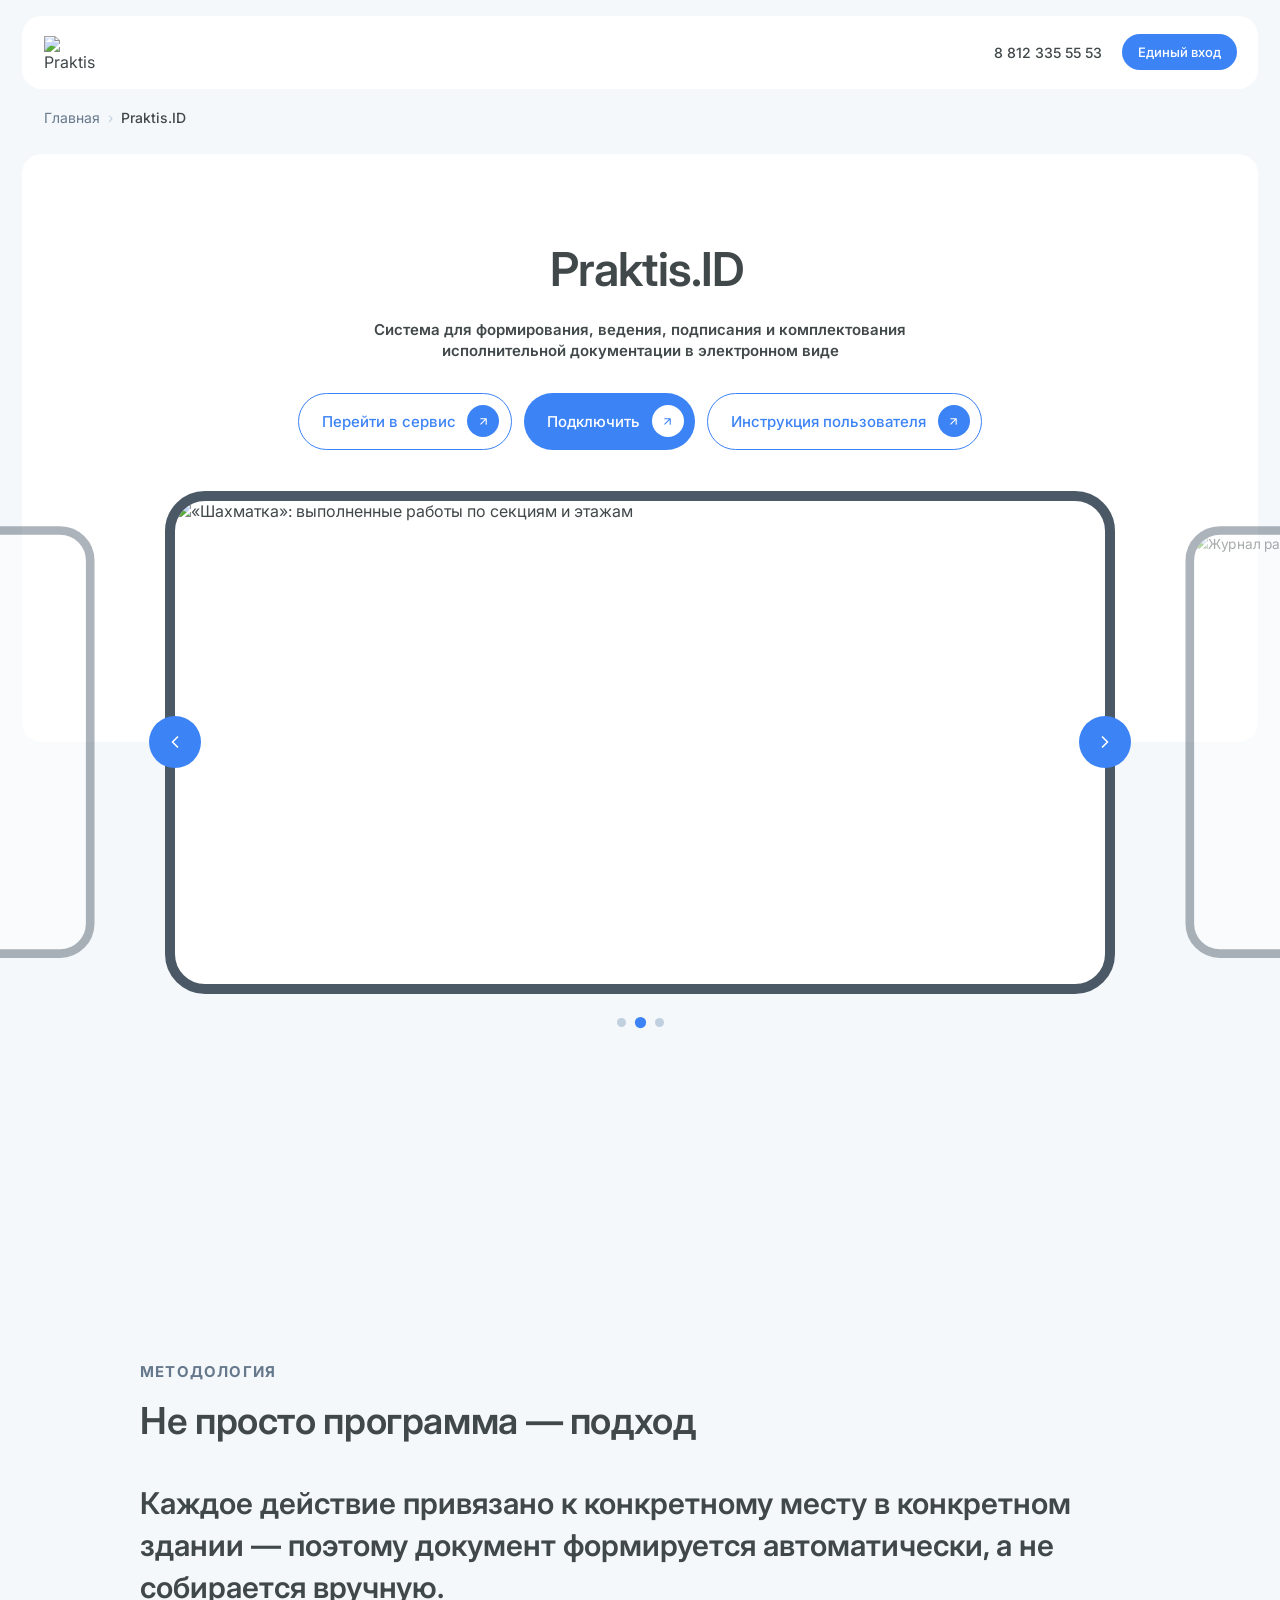
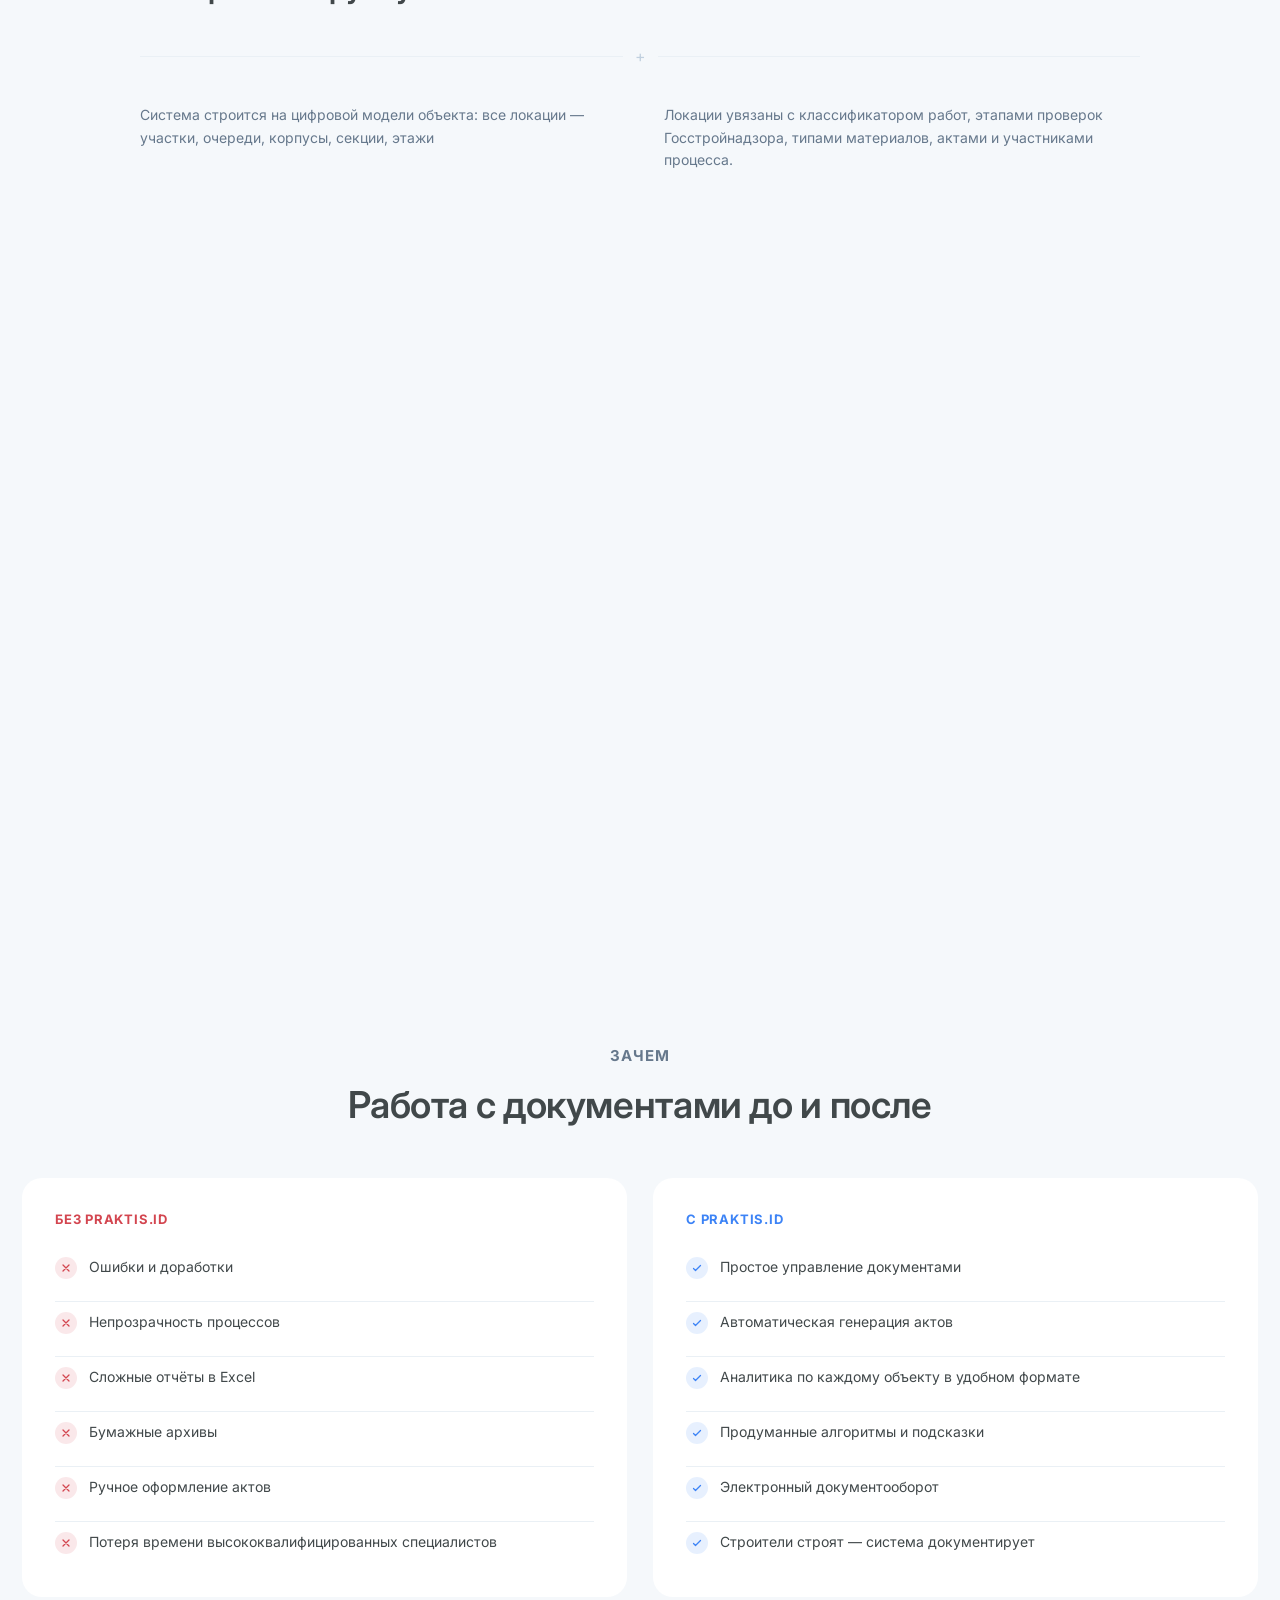
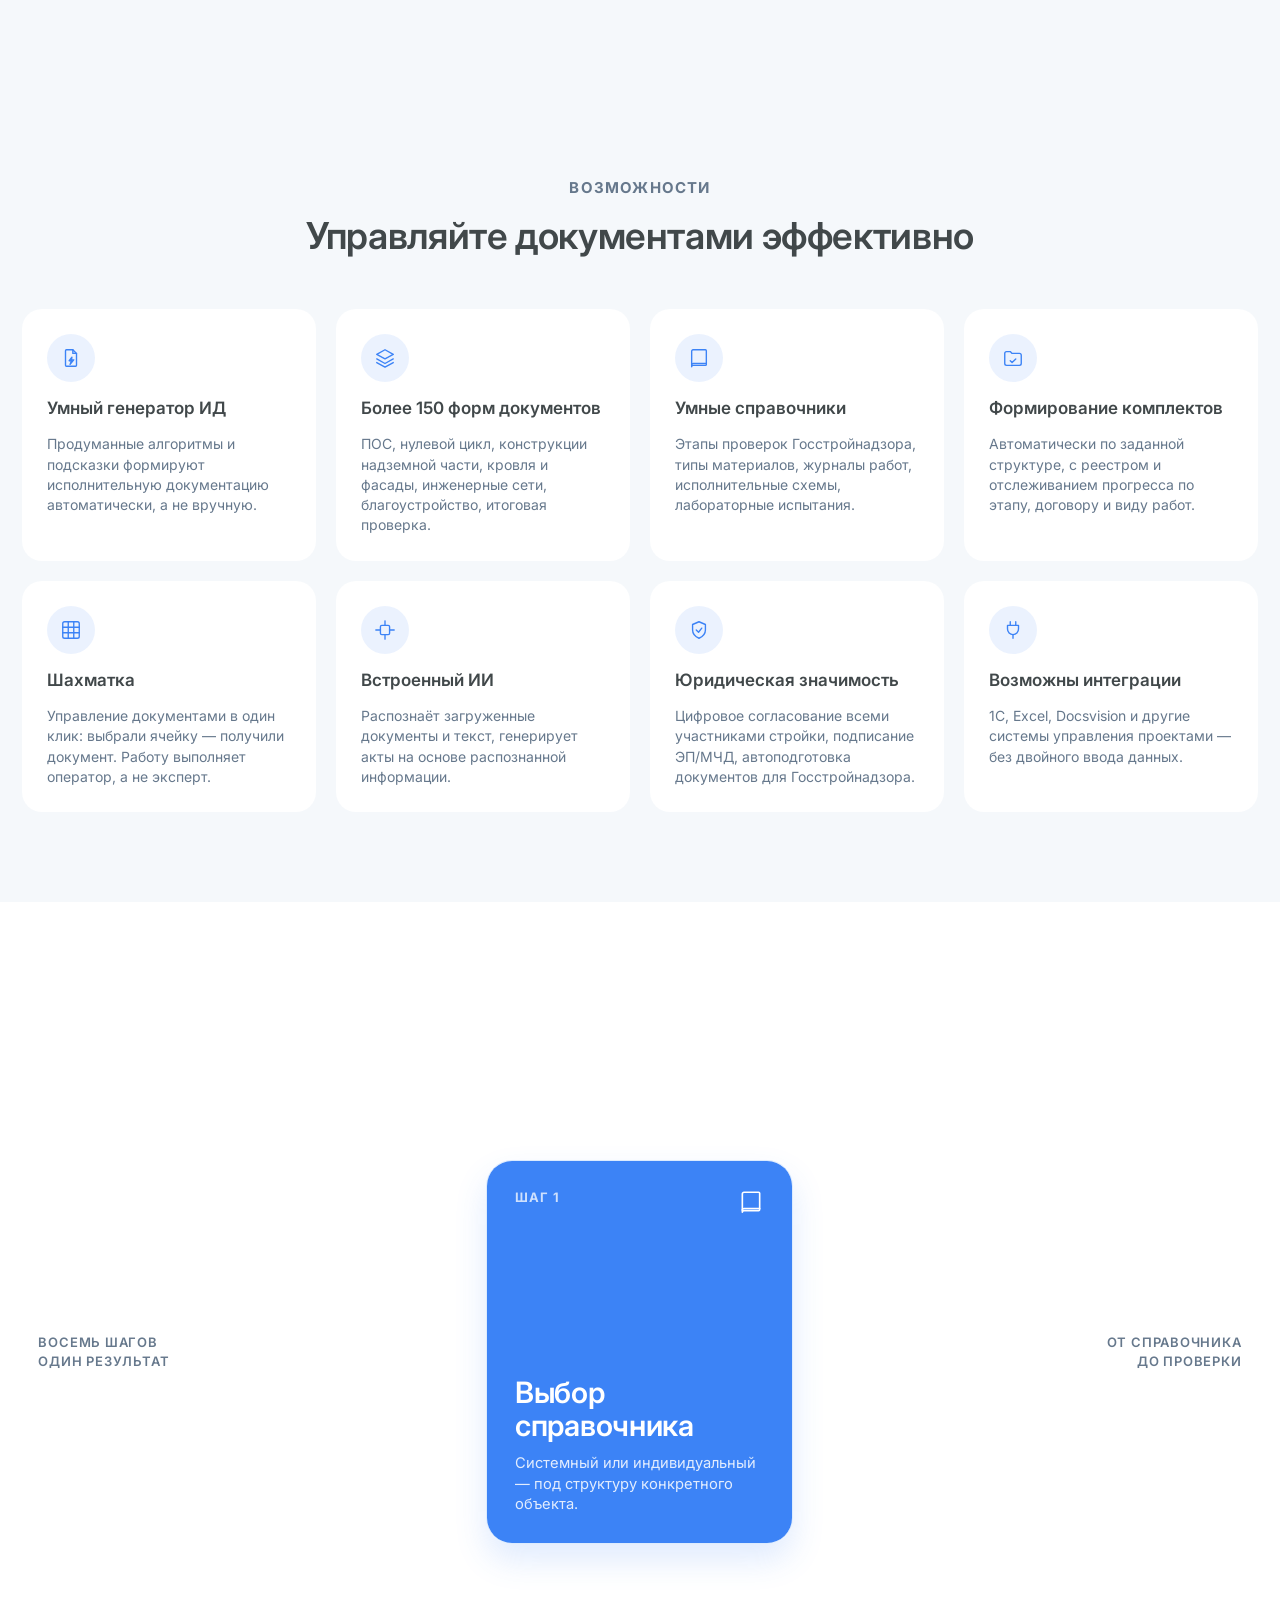
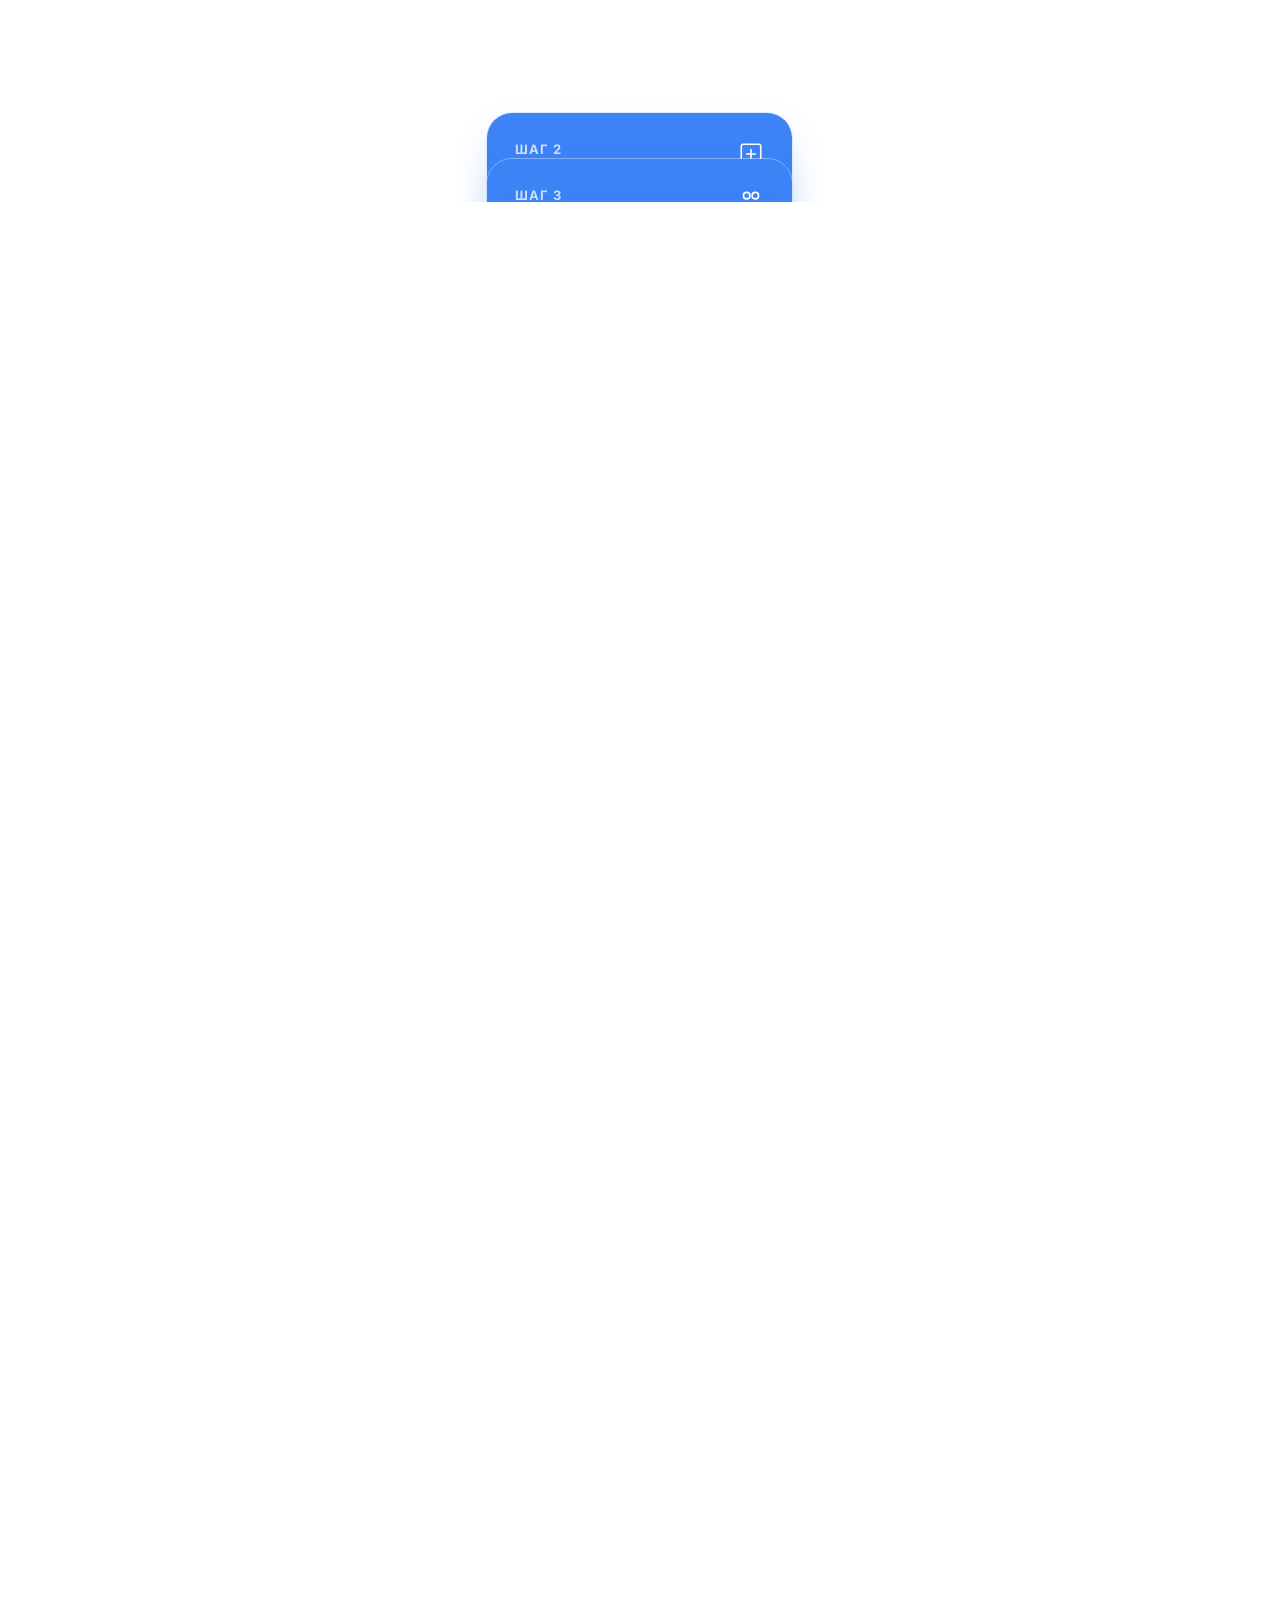
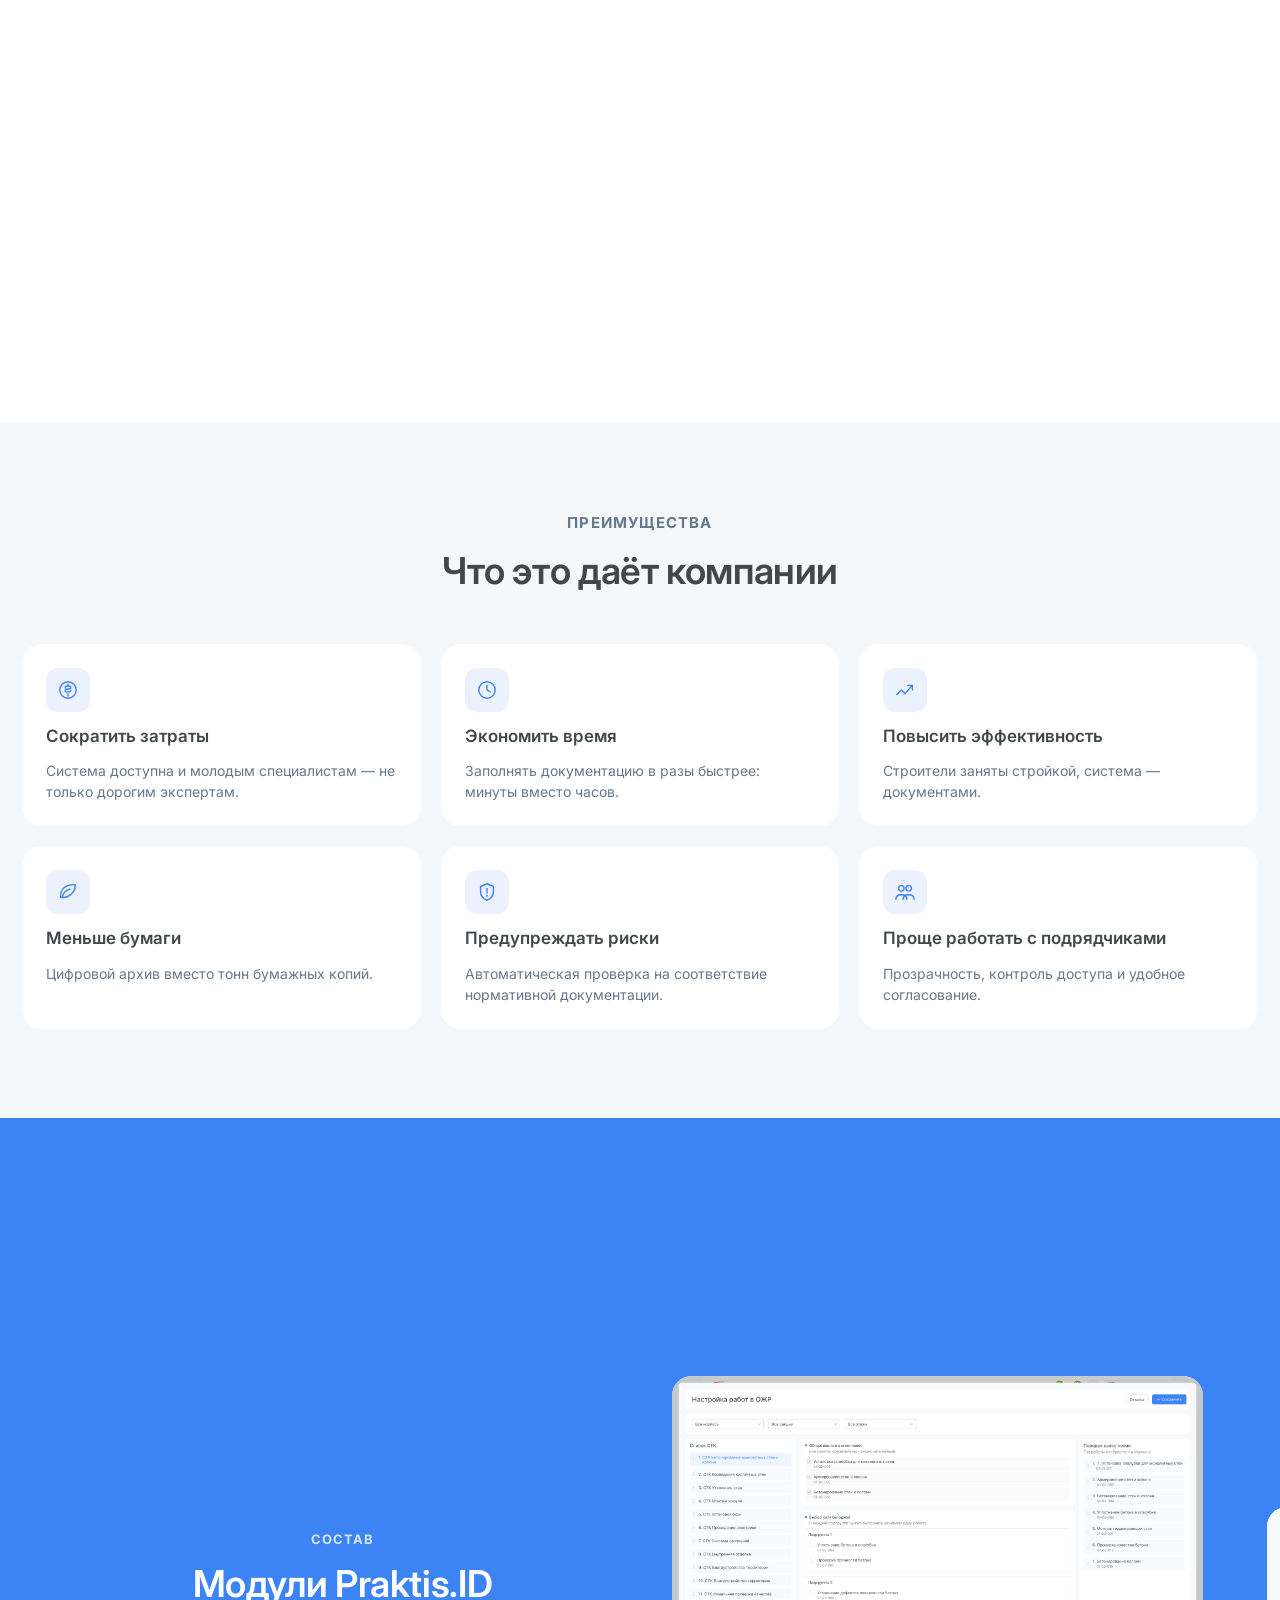
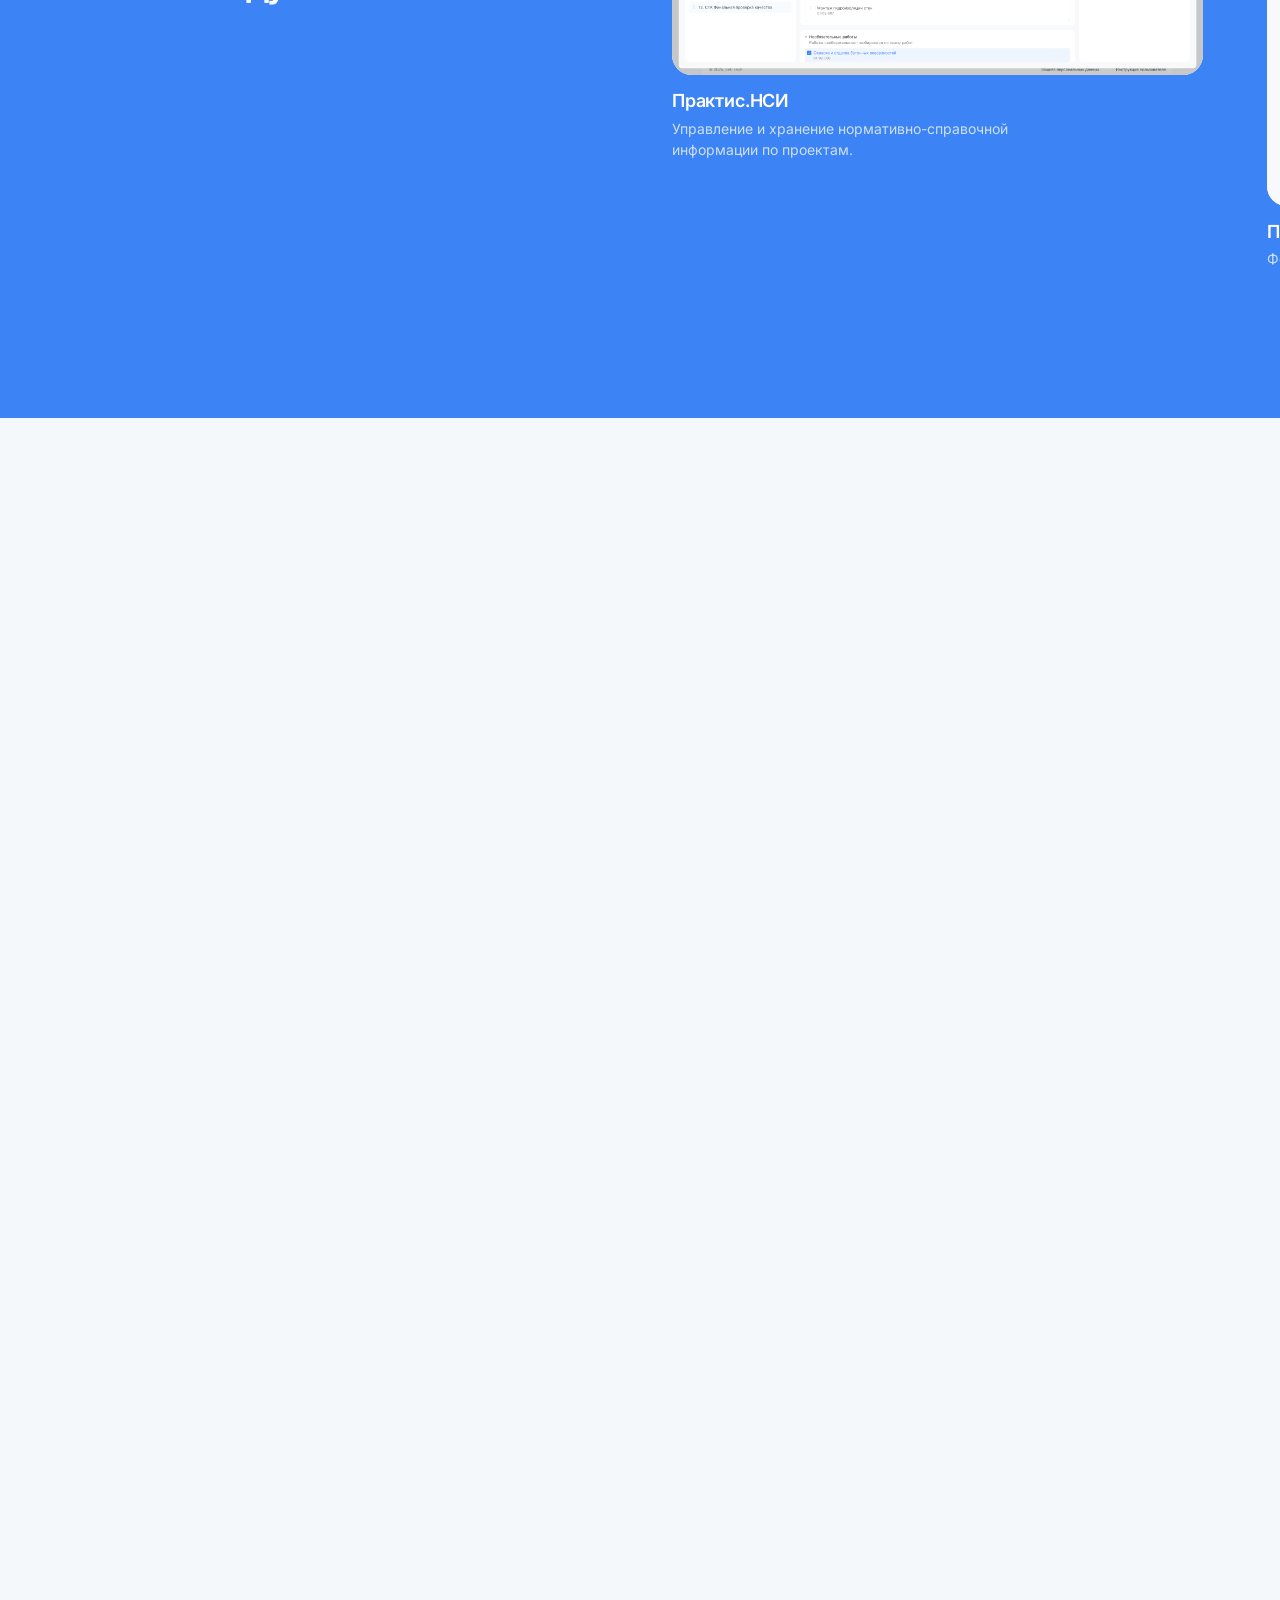
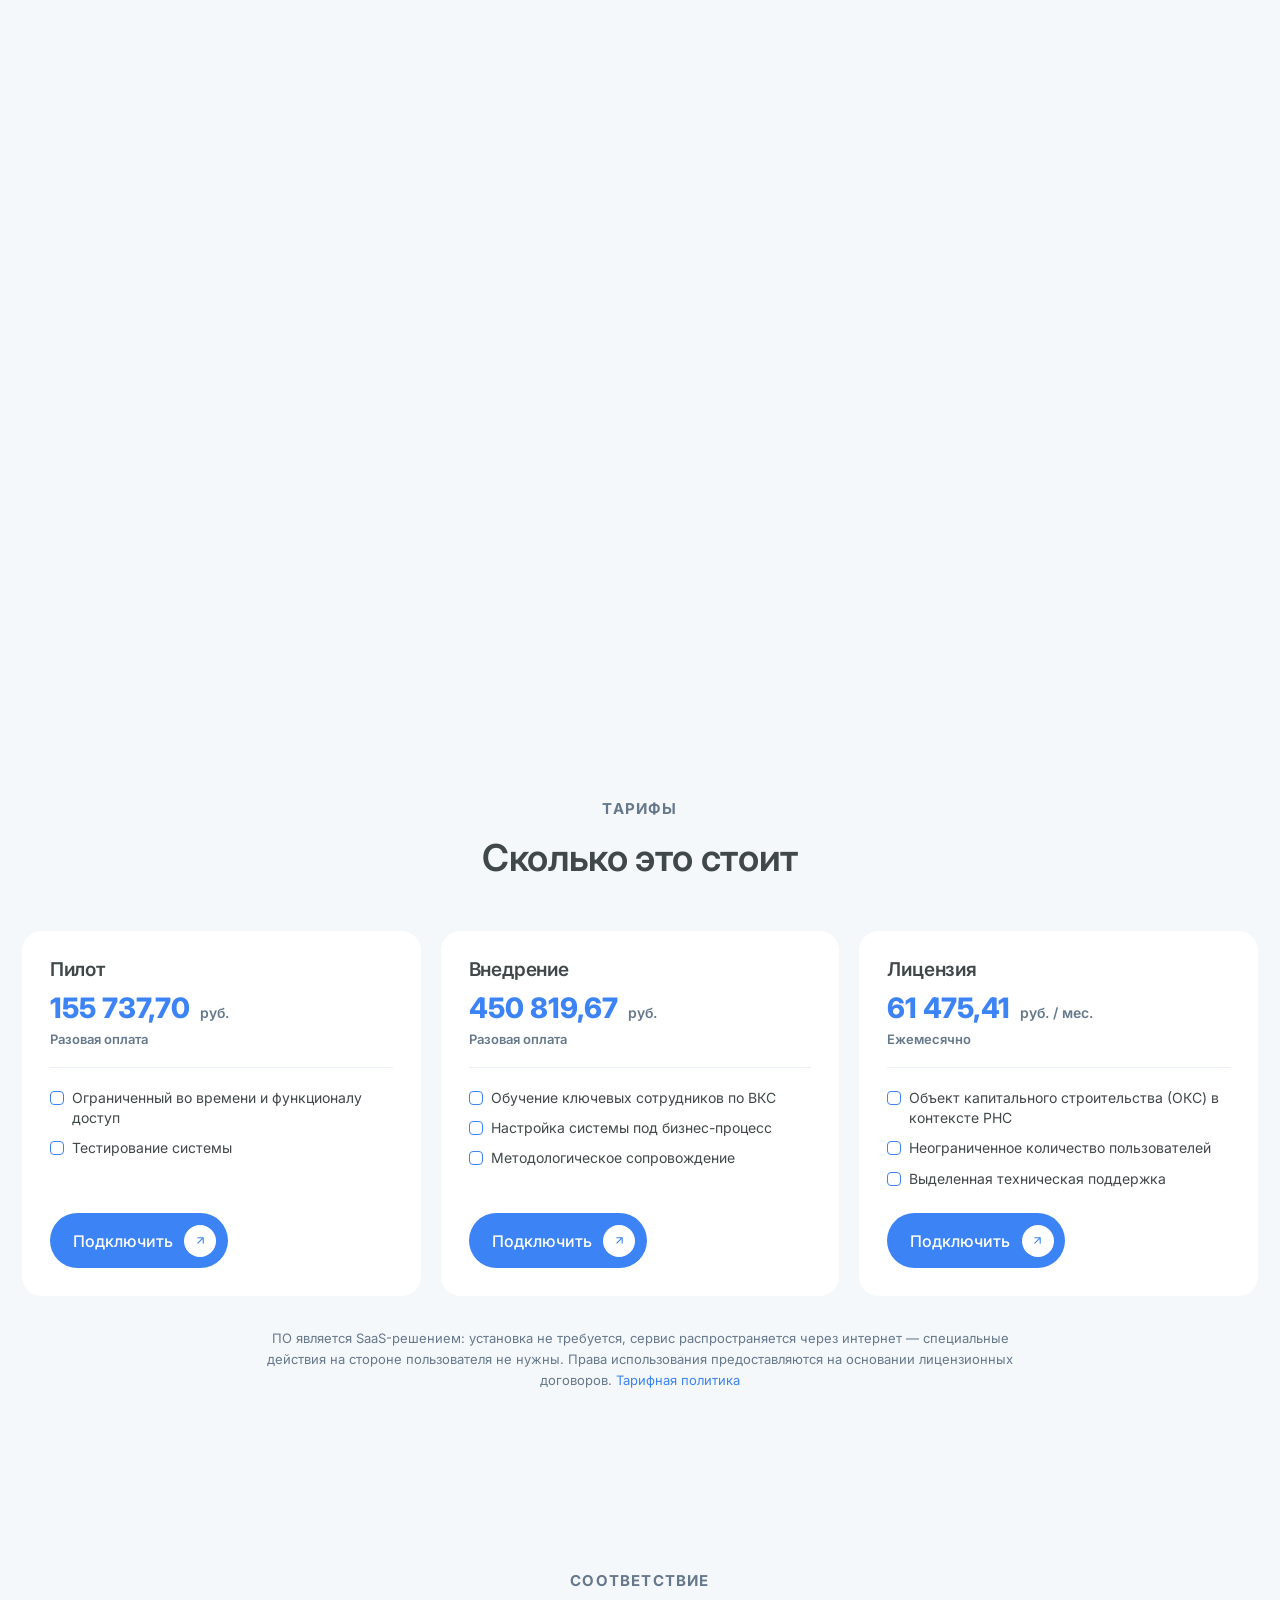
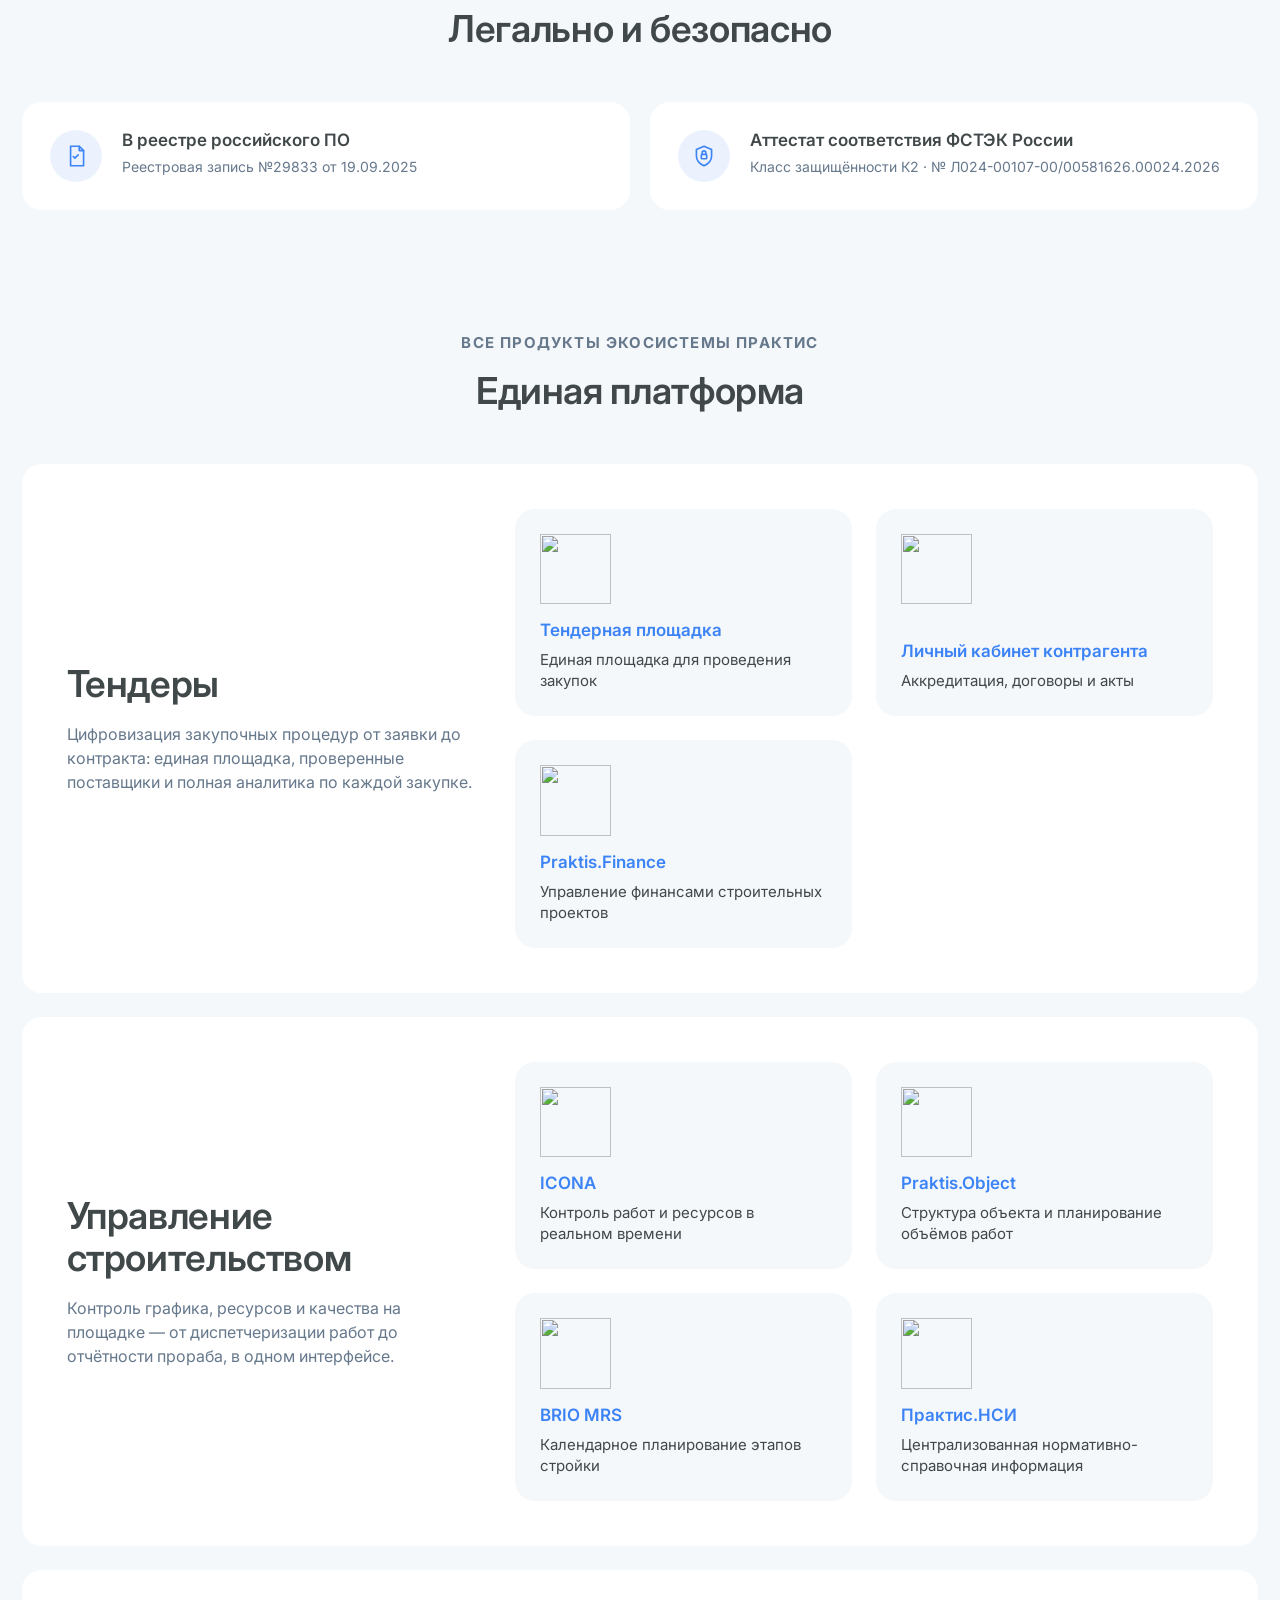
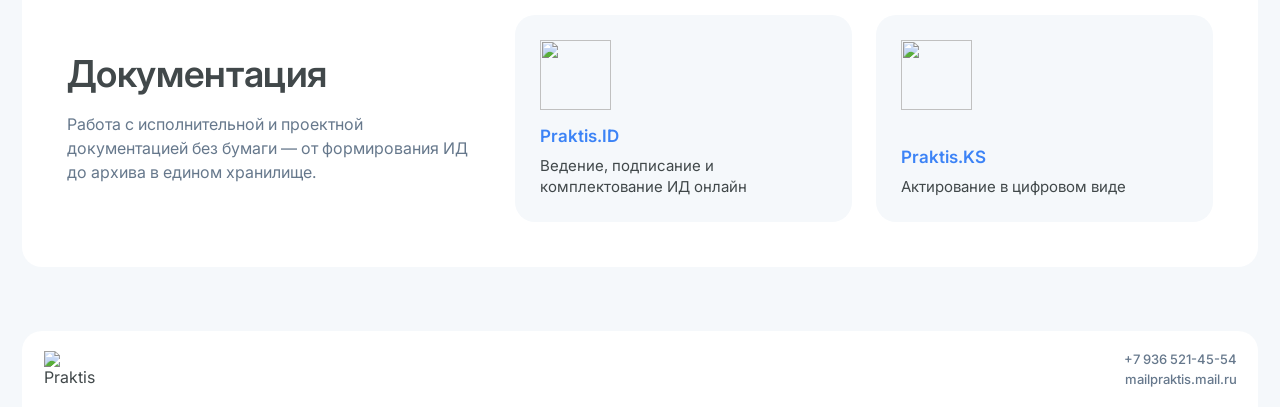
==== commit 3c0c9b41: "Add Praktis.ID pricing/compliance/services sections and site-wide scroll-to-top Pricing tariff cards" ====
--- a/praktis-id.html
+++ b/praktis-id.html
@@ -16,6 +16,7 @@
 <link rel="preconnect" href="https://fonts.googleapis.com">
 <link rel="preconnect" href="https://fonts.gstatic.com" crossorigin>
 <link href="https://fonts.googleapis.com/css2?family=Inter:wght@400;500;600;700;800&display=swap" rel="stylesheet">
+<link rel="stylesheet" href="https://cdn.jsdelivr.net/npm/intl-tel-input@25.11.2/build/css/intlTelInput.min.css">
 <link rel="stylesheet" href="styles.css">
 <link rel="stylesheet" href="praktis-id.css">
 </head>
@@ -53,14 +54,32 @@
           <h1>Praktis.ID</h1>
         </div>
         <p class="pid-hero-sub">Система для формирования, ведения, подписания и комплектования исполнительной документации в электронном виде</p>
-        <a class="btn btn-accent pid-hero-cta" href="#">
-          <span class="btn-label">Перейти в сервис</span>
-          <span class="btn-icon">
-            <svg viewBox="0 0 24 24" fill="none" xmlns="http://www.w3.org/2000/svg">
-              <path d="M17.9241 6.61722C17.8757 6.50014 17.804 6.3904 17.7092 6.29502C17.7078 6.2936 17.7064 6.29219 17.705 6.29078C17.5242 6.11106 17.2751 6 17 6H7C6.44772 6 6 6.44772 6 7C6 7.55228 6.44772 8 7 8H14.5858L6.29289 16.2929C5.90237 16.6834 5.90237 17.3166 6.29289 17.7071C6.68342 18.0976 7.31658 18.0976 7.70711 17.7071L16 9.41421V17C16 17.5523 16.4477 18 17 18C17.5523 18 18 17.5523 18 17V7.00069C18 6.99969 18 6.998 18 6.997C17.9996 6.8625 17.9727 6.73425 17.9241 6.61722Z" fill="white"/>
-            </svg>
-          </span>
-        </a>
+        <div class="pid-hero-cta-row">
+          <a class="btn btn-stroke pid-hero-cta" href="https://id.praktis.ru/" target="_blank" rel="noopener">
+            <span class="btn-label">Перейти в сервис</span>
+            <span class="btn-icon">
+              <svg viewBox="0 0 24 24" fill="none" xmlns="http://www.w3.org/2000/svg">
+                <path d="M17.9241 6.61722C17.8757 6.50014 17.804 6.3904 17.7092 6.29502C17.7078 6.2936 17.7064 6.29219 17.705 6.29078C17.5242 6.11106 17.2751 6 17 6H7C6.44772 6 6 6.44772 6 7C6 7.55228 6.44772 8 7 8H14.5858L6.29289 16.2929C5.90237 16.6834 5.90237 17.3166 6.29289 17.7071C6.68342 18.0976 7.31658 18.0976 7.70711 17.7071L16 9.41421V17C16 17.5523 16.4477 18 17 18C17.5523 18 18 17.5523 18 17V7.00069C18 6.99969 18 6.998 18 6.997C17.9996 6.8625 17.9727 6.73425 17.9241 6.61722Z" fill="white"/>
+              </svg>
+            </span>
+          </a>
+          <button type="button" class="btn btn-accent pid-hero-cta pid-join-trigger" data-modal-title="Подключение сервиса ИД">
+            <span class="btn-label">Подключить</span>
+            <span class="btn-icon">
+              <svg viewBox="0 0 24 24" fill="none" xmlns="http://www.w3.org/2000/svg">
+                <path d="M17.9241 6.61722C17.8757 6.50014 17.804 6.3904 17.7092 6.29502C17.7078 6.2936 17.7064 6.29219 17.705 6.29078C17.5242 6.11106 17.2751 6 17 6H7C6.44772 6 6 6.44772 6 7C6 7.55228 6.44772 8 7 8H14.5858L6.29289 16.2929C5.90237 16.6834 5.90237 17.3166 6.29289 17.7071C6.68342 18.0976 7.31658 18.0976 7.70711 17.7071L16 9.41421V17C16 17.5523 16.4477 18 17 18C17.5523 18 18 17.5523 18 17V7.00069C18 6.99969 18 6.998 18 6.997C17.9996 6.8625 17.9727 6.73425 17.9241 6.61722Z" fill="white"/>
+              </svg>
+            </span>
+          </button>
+          <a class="btn btn-stroke pid-hero-cta" href="https://id.setltech.ru/user-manual" target="_blank" rel="noopener">
+            <span class="btn-label">Инструкция пользователя</span>
+            <span class="btn-icon">
+              <svg viewBox="0 0 24 24" fill="none" xmlns="http://www.w3.org/2000/svg">
+                <path d="M17.9241 6.61722C17.8757 6.50014 17.804 6.3904 17.7092 6.29502C17.7078 6.2936 17.7064 6.29219 17.705 6.29078C17.5242 6.11106 17.2751 6 17 6H7C6.44772 6 6 6.44772 6 7C6 7.55228 6.44772 8 7 8H14.5858L6.29289 16.2929C5.90237 16.6834 5.90237 17.3166 6.29289 17.7071C6.68342 18.0976 7.31658 18.0976 7.70711 17.7071L16 9.41421V17C16 17.5523 16.4477 18 17 18C17.5523 18 18 17.5523 18 17V7.00069C18 6.99969 18 6.998 18 6.997C17.9996 6.8625 17.9727 6.73425 17.9241 6.61722Z" fill="white"/>
+              </svg>
+            </span>
+          </a>
+        </div>
       </div>
 
       <div class="pid-slider" id="pidSlider">
@@ -520,25 +539,27 @@
       <div class="pid-modules-pin">
 
         <!-- Sits underneath the slide layer for the whole pin, revealed
-             as that layer moves out of the way at the very end — a
-             static stand-in for #pidCta below, matching its markup/
-             classes so the hand-off into the real section (once the
-             pin releases) reads as one continuous card, not a restart. -->
-        <div class="pid-modules-cta-preview" aria-hidden="true">
-          <div class="wrap">
-            <div class="pid-cta-card is-revealed">
-              <h2>Начните управлять документами эффективно</h2>
-              <span class="btn btn-accent">
-                <span class="btn-label">Перейти в сервис</span>
-                <span class="btn-icon">
-                  <svg viewBox="0 0 24 24" fill="none" xmlns="http://www.w3.org/2000/svg">
-                    <path d="M17.9241 6.61722C17.8757 6.50014 17.804 6.3904 17.7092 6.29502C17.7078 6.2936 17.7064 6.29219 17.705 6.29078C17.5242 6.11106 17.2751 6 17 6H7C6.44772 6 6 6.44772 6 7C6 7.55228 6.44772 8 7 8H14.5858L6.29289 16.2929C5.90237 16.6834 5.90237 17.3166 6.29289 17.7071C6.68342 18.0976 7.31658 18.0976 7.70711 17.7071L16 9.41421V17C16 17.5523 16.4477 18 17 18C17.5523 18 18 17.5523 18 17V7.00069C18 6.99969 18 6.998 18 6.997C17.9996 6.8625 17.9727 6.73425 17.9241 6.61722Z" fill="white"/>
-                  </svg>
-                </span>
-              </span>
-            </div>
-          </div>
-        </div>
+             as that layer moves out of the way at the very end —
+             deliberately empty (just the page background), not a
+             duplicate of #pidPricing's own heading or cards. Tried
+             both (full head+grid, then head-only) and traced why
+             neither can read as duplicate-free: the pin is a fixed
+             100vh box that always takes a full viewport-height of
+             scroll to visually exit, and #pidPricing starts entering
+             from below the moment that scroll begins — so whatever
+             text sits in here is necessarily on screen AT THE SAME
+             TIME as the real heading arriving underneath it, for as
+             long as that scroll takes, no matter how tight the seam
+             (confirmed with real wheel-scroll traces, not just a
+             single frame). Any repeated wording is a real, visible
+             double-appearance during that overlap; there's no seam
+             tight enough to hide it. Leaving this empty means the
+             overlap is just background meeting background — nothing
+             repeats, because nothing here says anything the real
+             section is about to say again. #pidPricing still gets a
+             zeroed padding-top on desktop (see praktis-id.css) purely
+             to keep the hand-off snappy, not to line up any text. -->
+        <div class="pid-modules-cta-preview" aria-hidden="true"></div>
 
         <div class="pid-modules-slide" id="pidModulesSlide">
           <div class="pid-modules-viewport">
@@ -604,19 +625,212 @@
     </div>
   </section>
 
-  <section class="pid-section">
+  <section class="pid-section pid-pricing-section">
     <div class="wrap">
-      <div class="pid-cta-card" id="pidCta">
-        <h2>Начните управлять документами эффективно</h2>
-        <a class="btn btn-accent" href="#">
-          <span class="btn-label">Перейти в сервис</span>
-          <span class="btn-icon">
-            <svg viewBox="0 0 24 24" fill="none" xmlns="http://www.w3.org/2000/svg">
-              <path d="M17.9241 6.61722C17.8757 6.50014 17.804 6.3904 17.7092 6.29502C17.7078 6.2936 17.7064 6.29219 17.705 6.29078C17.5242 6.11106 17.2751 6 17 6H7C6.44772 6 6 6.44772 6 7C6 7.55228 6.44772 8 7 8H14.5858L6.29289 16.2929C5.90237 16.6834 5.90237 17.3166 6.29289 17.7071C6.68342 18.0976 7.31658 18.0976 7.70711 17.7071L16 9.41421V17C16 17.5523 16.4477 18 17 18C17.5523 18 18 17.5523 18 17V7.00069C18 6.99969 18 6.998 18 6.997C17.9996 6.8625 17.9727 6.73425 17.9241 6.61722Z" fill="white"/>
-            </svg>
-          </span>
-        </a>
-      </div>
+      <div class="pid-section-head" id="pidPricingHead">
+        <p class="pid-eyebrow">Тарифы</p>
+        <h2>Сколько это стоит</h2>
+      </div>
+
+      <div class="pid-pricing-grid" id="pidPricing">
+        <div class="pid-pricing-card">
+          <h3>Пилот</h3>
+          <p class="pid-pricing-price">155 737,70 <span>руб.</span></p>
+          <p class="pid-pricing-period">Разовая оплата</p>
+          <ul class="pid-pricing-list">
+            <li>Ограниченный во времени и функционалу доступ</li>
+            <li>Тестирование системы</li>
+          </ul>
+          <button type="button" class="btn btn-accent pid-pricing-btn pid-join-trigger" data-tariff="Пилот">
+            <span class="btn-label">Подключить</span>
+            <span class="btn-icon">
+              <svg viewBox="0 0 24 24" fill="none" xmlns="http://www.w3.org/2000/svg">
+                <path d="M17.9241 6.61722C17.8757 6.50014 17.804 6.3904 17.7092 6.29502C17.7078 6.2936 17.7064 6.29219 17.705 6.29078C17.5242 6.11106 17.2751 6 17 6H7C6.44772 6 6 6.44772 6 7C6 7.55228 6.44772 8 7 8H14.5858L6.29289 16.2929C5.90237 16.6834 5.90237 17.3166 6.29289 17.7071C6.68342 18.0976 7.31658 18.0976 7.70711 17.7071L16 9.41421V17C16 17.5523 16.4477 18 17 18C17.5523 18 18 17.5523 18 17V7.00069C18 6.99969 18 6.998 18 6.997C17.9996 6.8625 17.9727 6.73425 17.9241 6.61722Z" fill="white"/>
+              </svg>
+            </span>
+          </button>
+        </div>
+
+        <div class="pid-pricing-card">
+          <h3>Внедрение</h3>
+          <p class="pid-pricing-price">450 819,67 <span>руб.</span></p>
+          <p class="pid-pricing-period">Разовая оплата</p>
+          <ul class="pid-pricing-list">
+            <li>Обучение ключевых сотрудников по ВКС</li>
+            <li>Настройка системы под бизнес-процесс</li>
+            <li>Методологическое сопровождение</li>
+          </ul>
+          <button type="button" class="btn btn-accent pid-pricing-btn pid-join-trigger" data-tariff="Внедрение">
+            <span class="btn-label">Подключить</span>
+            <span class="btn-icon">
+              <svg viewBox="0 0 24 24" fill="none" xmlns="http://www.w3.org/2000/svg">
+                <path d="M17.9241 6.61722C17.8757 6.50014 17.804 6.3904 17.7092 6.29502C17.7078 6.2936 17.7064 6.29219 17.705 6.29078C17.5242 6.11106 17.2751 6 17 6H7C6.44772 6 6 6.44772 6 7C6 7.55228 6.44772 8 7 8H14.5858L6.29289 16.2929C5.90237 16.6834 5.90237 17.3166 6.29289 17.7071C6.68342 18.0976 7.31658 18.0976 7.70711 17.7071L16 9.41421V17C16 17.5523 16.4477 18 17 18C17.5523 18 18 17.5523 18 17V7.00069C18 6.99969 18 6.998 18 6.997C17.9996 6.8625 17.9727 6.73425 17.9241 6.61722Z" fill="white"/>
+              </svg>
+            </span>
+          </button>
+        </div>
+
+        <div class="pid-pricing-card">
+          <h3>Лицензия</h3>
+          <p class="pid-pricing-price">61 475,41 <span>руб. / мес.</span></p>
+          <p class="pid-pricing-period">Ежемесячно</p>
+          <ul class="pid-pricing-list">
+            <li>Объект капитального строительства (ОКС) в контексте РНС</li>
+            <li>Неограниченное количество пользователей</li>
+            <li>Выделенная техническая поддержка</li>
+          </ul>
+          <button type="button" class="btn btn-accent pid-pricing-btn pid-join-trigger" data-tariff="Лицензия">
+            <span class="btn-label">Подключить</span>
+            <span class="btn-icon">
+              <svg viewBox="0 0 24 24" fill="none" xmlns="http://www.w3.org/2000/svg">
+                <path d="M17.9241 6.61722C17.8757 6.50014 17.804 6.3904 17.7092 6.29502C17.7078 6.2936 17.7064 6.29219 17.705 6.29078C17.5242 6.11106 17.2751 6 17 6H7C6.44772 6 6 6.44772 6 7C6 7.55228 6.44772 8 7 8H14.5858L6.29289 16.2929C5.90237 16.6834 5.90237 17.3166 6.29289 17.7071C6.68342 18.0976 7.31658 18.0976 7.70711 17.7071L16 9.41421V17C16 17.5523 16.4477 18 17 18C17.5523 18 18 17.5523 18 17V7.00069C18 6.99969 18 6.998 18 6.997C17.9996 6.8625 17.9727 6.73425 17.9241 6.61722Z" fill="white"/>
+              </svg>
+            </span>
+          </button>
+        </div>
+      </div>
+
+      <p class="pid-pricing-fineprint">ПО является SaaS-решением: установка не требуется, сервис распространяется через интернет — специальные действия на стороне пользователя не нужны. Права использования предоставляются на основании лицензионных договоров. <a href="#">Тарифная политика</a></p>
+    </div>
+  </section>
+
+  <section class="pid-section pid-compliance-section">
+    <div class="wrap">
+      <div class="pid-section-head" id="pidComplianceHead">
+        <p class="pid-eyebrow">Соответствие</p>
+        <h2>Легально и безопасно</h2>
+      </div>
+
+      <div class="pid-compliance-grid" id="pidCompliance">
+        <div class="pid-compliance-card">
+          <span class="pid-compliance-icon">
+            <svg viewBox="0 0 24 24" fill="none" stroke="currentColor" stroke-width="1.5" stroke-linecap="round" stroke-linejoin="round">
+              <path d="M7 3h8l4 4v14H7z"/>
+              <path d="M15 3v4h4"/>
+              <path d="M9.5 12.5l1.5 1.5 3-3"/>
+            </svg>
+          </span>
+          <div class="pid-compliance-body">
+            <h4>В реестре российского ПО</h4>
+            <p>Реестровая запись №29833 от 19.09.2025</p>
+          </div>
+        </div>
+
+        <div class="pid-compliance-card">
+          <span class="pid-compliance-icon">
+            <svg viewBox="0 0 24 24" fill="none" stroke="currentColor" stroke-width="1.5" stroke-linecap="round" stroke-linejoin="round">
+              <path d="M12 3l7 3v6c0 5-3.5 7.5-7 9-3.5-1.5-7-4-7-9V6l7-3z"/>
+              <rect x="9.5" y="10.5" width="5" height="4" rx="1"/>
+              <path d="M10.3 10.5V9a1.7 1.7 0 0 1 3.4 0v1.5"/>
+            </svg>
+          </span>
+          <div class="pid-compliance-body">
+            <h4>Аттестат соответствия ФСТЭК России</h4>
+            <p>Класс защищённости К2 · № Л024-00107-00/00581626.00024.2026</p>
+          </div>
+        </div>
+      </div>
+    </div>
+  </section>
+
+  <section class="services-section" id="products">
+    <div class="wrap">
+
+      <div class="pid-section-head" id="pidServicesHead">
+        <p class="pid-eyebrow">Все продукты экосистемы Практис</p>
+        <h2>Единая платформа</h2>
+      </div>
+
+      <div class="services-row" id="services-tenders">
+        <div class="services-heading">
+          <h2>Тендеры</h2>
+          <p>Цифровизация закупочных процедур от заявки до контракта: единая площадка, проверенные поставщики и полная аналитика по каждой закупке.</p>
+        </div>
+        <div class="services-tiles">
+          <a class="service-tile" href="https://etp.praktis.ru/" target="_blank" rel="noopener">
+            <img class="service-icon" src="assets/services/icon-08.png" alt="">
+            <div class="service-body">
+              <h4 class="service-title">Тендерная площадка</h4>
+              <p class="service-desc">Единая площадка для проведения закупок</p>
+            </div>
+          </a>
+          <a class="service-tile" href="https://finance.setltech.ru/" target="_blank" rel="noopener">
+            <img class="service-icon" src="assets/services/icon-12.png" alt="">
+            <div class="service-body">
+              <h4 class="service-title">Praktis.Finance</h4>
+              <p class="service-desc">Управление финансами строительных проектов</p>
+            </div>
+          </a>
+          <a class="service-tile" href="https://lkk.setlgroup.ru/" target="_blank" rel="noopener">
+            <img class="service-icon" src="assets/services/icon-04.png" alt="">
+            <div class="service-body">
+              <h4 class="service-title">Личный кабинет контрагента</h4>
+              <p class="service-desc">Аккредитация, договоры и акты</p>
+            </div>
+          </a>
+        </div>
+      </div>
+
+      <div class="services-row" id="services-construction">
+        <div class="services-heading">
+          <h2>Управление строительством</h2>
+          <p>Контроль графика, ресурсов и качества на площадке — от диспетчеризации работ до отчётности прораба, в одном интерфейсе.</p>
+        </div>
+        <div class="services-tiles">
+          <a class="service-tile" href="https://setltech.ru/setlsoft" target="_blank" rel="noopener">
+            <img class="service-icon" src="assets/services/icon-09.png" alt="">
+            <div class="service-body">
+              <h4 class="service-title">ICONA</h4>
+              <p class="service-desc">Контроль работ и ресурсов в реальном времени</p>
+            </div>
+          </a>
+          <div class="service-tile is-disabled">
+            <img class="service-icon" src="assets/services/icon-02.png" alt="">
+            <div class="service-body">
+              <h4 class="service-title">BRIO MRS</h4>
+              <p class="service-desc">Календарное планирование этапов стройки</p>
+            </div>
+          </div>
+          <a class="service-tile" href="https://object.praktis.ru/" target="_blank" rel="noopener">
+            <img class="service-icon" src="assets/services/icon-06.png" alt="">
+            <div class="service-body">
+              <h4 class="service-title">Praktis.Object</h4>
+              <p class="service-desc">Структура объекта и планирование объёмов работ</p>
+            </div>
+          </a>
+          <a class="service-tile" href="https://catalog.praktis.ru/directories" target="_blank" rel="noopener">
+            <img class="service-icon" src="assets/services/icon-05.png" alt="">
+            <div class="service-body">
+              <h4 class="service-title">Практис.НСИ</h4>
+              <p class="service-desc">Централизованная нормативно-справочная информация</p>
+            </div>
+          </a>
+        </div>
+      </div>
+
+      <div class="services-row" id="services-docs">
+        <div class="services-heading">
+          <h2>Документация</h2>
+          <p>Работа с исполнительной и проектной документацией без бумаги — от формирования ИД до архива в едином хранилище.</p>
+        </div>
+        <div class="services-tiles services-tiles--pair">
+          <a class="service-tile" href="praktis-id.html">
+            <img class="service-icon" src="assets/services/icon-07.png" alt="">
+            <div class="service-body">
+              <h4 class="service-title">Praktis.ID</h4>
+              <p class="service-desc">Ведение, подписание и комплектование ИД онлайн</p>
+            </div>
+          </a>
+          <a class="service-tile" href="https://ks.praktis.ru/" target="_blank" rel="noopener">
+            <img class="service-icon" src="assets/services/icon-03.png" alt="">
+            <div class="service-body">
+              <h4 class="service-title">Praktis.KS</h4>
+              <p class="service-desc">Актирование в цифровом виде</p>
+            </div>
+          </a>
+        </div>
+      </div>
+
     </div>
   </section>
 
@@ -636,6 +850,64 @@
   </div>
 </footer>
 
+<div class="join-modal" id="pidJoinModal" hidden>
+  <div class="join-modal-backdrop" data-close></div>
+  <div class="join-modal-dialog" role="dialog" aria-modal="true" aria-labelledby="pidJoinModalTitle">
+    <button type="button" class="join-modal-close" data-close aria-label="Закрыть">
+      <svg viewBox="0 0 24 24" fill="none" xmlns="http://www.w3.org/2000/svg">
+        <path d="M6 6L18 18M18 6L6 18" stroke="currentColor" stroke-width="1.8" stroke-linecap="round"/>
+      </svg>
+    </button>
+
+    <div class="join-modal-scroll">
+      <div class="join-form-state" id="pidJoinFormState">
+        <h3 class="join-modal-title" id="pidJoinModalTitle">Подключить тариф</h3>
+        <p class="join-modal-intro">Оставьте заявку — мы свяжемся с вами, чтобы уточнить детали и подготовить необходимые документы.</p>
+
+        <form class="join-form" id="pidJoinForm" novalidate>
+          <div class="join-field">
+            <label for="pidJoinName">ФИО</label>
+            <input type="text" id="pidJoinName" name="name" autocomplete="name" placeholder="Как мы можем к вам обращаться" required>
+          </div>
+          <div class="join-field">
+            <label for="pidJoinPhone">Телефон</label>
+            <input type="tel" id="pidJoinPhone" name="phone" autocomplete="tel">
+          </div>
+          <div class="join-field">
+            <label for="pidJoinEmail">Email</label>
+            <input type="email" id="pidJoinEmail" name="email" autocomplete="email" placeholder="mail@mail.ru">
+          </div>
+          <div class="join-field">
+            <label for="pidJoinMessage">Комментарий</label>
+            <textarea id="pidJoinMessage" name="message" rows="3"></textarea>
+          </div>
+
+          <p class="join-form-error" id="pidJoinFormError" hidden>Укажите ФИО и хотя бы один способ связи — телефон или email</p>
+
+          <button type="submit" class="btn btn-accent join-submit">
+            <span class="btn-label">Отправить</span>
+          </button>
+        </form>
+      </div>
+
+      <div class="join-success-state" id="pidJoinSuccess" hidden>
+        <svg class="join-success-icon" viewBox="0 0 48 48" fill="none" xmlns="http://www.w3.org/2000/svg">
+          <circle cx="24" cy="24" r="23" stroke="currentColor" stroke-width="2"/>
+          <path d="M14 24.5L20.5 31L34 17" stroke="currentColor" stroke-width="2.4" stroke-linecap="round" stroke-linejoin="round"/>
+        </svg>
+        <p class="join-success-text">Спасибо! Мы свяжемся с Вами очень скоро</p>
+      </div>
+    </div>
+  </div>
+</div>
+
+<button type="button" class="scroll-top" id="scrollTop" aria-label="Наверх страницы" hidden>
+  <svg viewBox="0 0 24 24" fill="none" xmlns="http://www.w3.org/2000/svg">
+    <path d="M12 19V5M12 5L6 11M12 5L18 11" stroke="white" stroke-width="2" stroke-linecap="round" stroke-linejoin="round"/>
+  </svg>
+</button>
+
+<script src="https://cdn.jsdelivr.net/npm/intl-tel-input@25.11.2/build/js/intlTelInputWithUtils.min.js"></script>
 <script src="praktis-id.js"></script>
 </body>
 </html>
--- a/styles.css
+++ b/styles.css
@@ -1461,6 +1461,59 @@
 .footer-contacts p { margin: 4px 0 0; }
 .footer-contacts p:first-child { margin-top: 0; }
 
+/* Scroll-to-top button: fixed bottom-right on every page that includes
+   it, faded/lifted in via .is-visible once script.js/praktis-id.js
+   decides you've scrolled far enough down to want it (see that IIFE
+   for the threshold). Markup starts [hidden] — not just opacity:0 —
+   and that JS toggles the attribute itself (after the fade-out
+   transition on the way out, immediately on the way in) so a keyboard
+   user tabbing past the footer never lands on an invisible, inert
+   button while still at the top of the page. Same [hidden]+.is-*
+   two-step .join-modal already uses below. */
+.scroll-top[hidden] {
+  display: none;
+}
+
+.scroll-top {
+  position: fixed;
+  right: clamp(16px, 2vw, 32px);
+  bottom: clamp(16px, 2vw, 32px);
+  z-index: 40;
+  width: 48px;
+  height: 48px;
+  border: 0;
+  border-radius: 50%;
+  background: var(--accent);
+  display: flex;
+  align-items: center;
+  justify-content: center;
+  cursor: pointer;
+  opacity: 0;
+  transform: translateY(12px);
+  pointer-events: none;
+  transition: opacity 0.3s ease, transform 0.3s ease, box-shadow 0.3s ease;
+}
+
+.scroll-top.is-visible {
+  opacity: 1;
+  transform: none;
+  pointer-events: auto;
+}
+
+.scroll-top.is-visible:hover,
+.scroll-top.is-visible:focus-visible {
+  transform: translateY(-3px);
+  box-shadow: 0 14px 28px rgba(60, 131, 246, 0.32);
+}
+
+.scroll-top svg { width: 20px; height: 20px; }
+
+@media (prefers-reduced-motion: reduce) {
+  .scroll-top { transition: opacity 0.2s ease; }
+  .scroll-top.is-visible:hover,
+  .scroll-top.is-visible:focus-visible { transform: none; }
+}
+
 /* Join modal ("Присоединиться"): a plain centered dialog — no
    button-position morphing like the popover we removed from the path
    diagram — with a quick backdrop+card fade/scale entrance. The
--- a/praktis-id.css
+++ b/praktis-id.css
@@ -53,7 +53,7 @@
 
 .pid-hero-title,
 .pid-hero-sub,
-.pid-hero-cta {
+.pid-hero-cta-row {
   opacity: 0;
   transform: translateY(22px);
   transition: opacity 0.6s ease, transform 0.6s cubic-bezier(0.22, 1, 0.36, 1);
@@ -80,14 +80,14 @@
 
 .pid-hero.is-loaded .pid-hero-title,
 .pid-hero.is-loaded .pid-hero-sub,
-.pid-hero.is-loaded .pid-hero-cta {
+.pid-hero.is-loaded .pid-hero-cta-row {
   opacity: 1;
   transform: none;
 }
 
 .pid-hero.is-loaded .pid-hero-title { transition-delay: 0.05s; }
 .pid-hero.is-loaded .pid-hero-sub { transition-delay: 0.14s; }
-.pid-hero.is-loaded .pid-hero-cta { transition-delay: 0.23s; }
+.pid-hero.is-loaded .pid-hero-cta-row { transition-delay: 0.23s; }
 
 .pid-hero-sub {
   margin: 0;
@@ -98,11 +98,22 @@
   color: var(--ink);
 }
 
+/* .pid-hero-cta-row: three buttons now (instruction / go-to-service /
+   connect), not the single button this page shipped with — the row
+   itself carries the fade-up reveal (see .pid-hero-title etc. above),
+   each button just needs its own consistent size via .pid-hero-cta. */
+.pid-hero-cta-row {
+  display: flex;
+  flex-wrap: wrap;
+  justify-content: center;
+  gap: 12px;
+  margin-top: 8px;
+}
+
 .pid-hero-cta {
   font-size: clamp(15px, 1.1vw, 17px);
   padding: clamp(10px, 0.9vw, 12px) clamp(10px, 0.9vw, 12px) clamp(10px, 0.9vw, 12px) clamp(20px, 1.8vw, 26px);
   gap: clamp(10px, 0.9vw, 12px);
-  margin-top: 8px;
 }
 
 /* Slider sits OUTSIDE .pid-hero-card (sibling, not child) and is pulled
@@ -621,23 +632,28 @@
      2. Each card ALSO runs its own "rise from below" layered on top of
         that pan: starts translateY(+), its divider line at scaleY:0,
         easing up to translateY:0/scaleY:1 as its own position in the
-        row approaches the front. .pid-modules-viewport clips this on
-        the X axis only (overflow-x:hidden) — Y stays visible, so a
-        card sitting at its "not yet risen" offset is genuinely
-        off-screen/blank rather than having its own bottom edge sliced
-        off by a clip box sized for the settled state (that half-
-        clipped look was the original bug: cards read as popping out of
-        their own frame instead of emerging from off-screen).
-     3. #pidCta doesn't just appear after this section ends — a static
-        preview of it (.pid-modules-cta-preview) sits behind the whole
-        pin from the start, and once the row finishes panning through
-        the outro card and holds for a beat, the row's containing layer
-        (.pid-modules-slide, which carries the section's own accent
-        background) slides itself fully off to the left
-        (translateX(-100%)), revealing that preview underneath — real
-        spatial movement, not a fade/scale substitute. The pin then
-        releases normally and the real #pidCta section (matching
-        markup) continues from exactly where the preview left off.
+        row approaches the front. .pid-modules-viewport clips this with
+        overflow:hidden on BOTH axes, padded top+bottom by RISE_PX so a
+        card at its "not yet risen" offset is fully within the clip
+        box's own bounds — genuinely off-screen/blank rather than
+        having its own bottom edge sliced off by a box sized for the
+        settled state (that half-clipped look was the original bug:
+        cards read as popping out of their own frame instead of
+        emerging from off-screen; see the viewport rule below for why
+        the axes can't just be split hidden/visible instead).
+     3. An empty page-background layer (.pid-modules-cta-preview) sits
+        behind the whole pin from the start, and once the row finishes
+        panning through the outro card and holds for a beat, the row's
+        containing layer (.pid-modules-slide, which carries the
+        section's own accent background) slides itself fully off to
+        the left (translateX(-100%)), revealing that plain background
+        underneath — real spatial movement, not a fade/scale
+        substitute. The pin then releases normally and #pidPricing
+        enters right after with its own ordinary fade/rise reveal.
+        The preview deliberately carries no text/cards of its own —
+        see the HTML comment on .pid-modules-cta-preview for why
+        echoing #pidPricing's heading there (tried twice) always
+        produced a visible duplicate during the hand-off.
    Plain stacked cards on mobile/reduced-motion — no pin, no pan, no
    per-card rise, no slide-away reveal, same content and images though. */
 
@@ -652,11 +668,11 @@
 
 .pid-modules-cta-preview { display: none; }
 
-/* Solid accent background needs the same light-on-blue treatment as
-   .pid-cta-card elsewhere on this page: white headings, translucent
-   white for secondary text/the divider line (the default --ink/
-   --ink-soft/--line/--accent tokens below are tuned for the light
-   page background and disappear or clash against solid --accent). */
+/* Solid accent background needs its own light-on-blue treatment:
+   white headings, translucent white for secondary text/the divider
+   line (the default --ink/--ink-soft/--line/--accent tokens below are
+   tuned for the light page background and disappear or clash against
+   solid --accent). */
 
 .pid-modules-head { margin: 0 0 24px; }
 .pid-modules-head .pid-eyebrow { margin: 0 0 8px; text-align: left; color: rgba(255, 255, 255, 0.8); }
@@ -749,17 +765,17 @@
     overflow: hidden;
   }
 
-  /* Preview sits absolutely under the slide layer the whole time —
-     revealed once that layer slides away (see praktis-id.js). Reuses
-     .pid-cta-card + .wrap as-is so it's pixel-identical to the real
-     #pidCta below; .is-revealed is set directly in the markup since
-     the scroll-triggered reveal JS only targets the real #pidCta by id. */
+  /* Preview sits absolutely under the slide layer the whole time,
+     revealed once that layer slides away (see praktis-id.js) — empty
+     on purpose, see the HTML comment on this element for why any
+     text here (tried twice: full head+grid, then head-only) ends up
+     visibly duplicating the real #pidPricingHead during the hand-off
+     no matter how tight the seam. background matches the page so the
+     hand-off is just bg-meets-bg, not a color jump. */
   .pid-modules-cta-preview {
-    display: flex;
     position: absolute;
     inset: 0;
     z-index: 1;
-    align-items: center;
     background: var(--bg);
   }
 
@@ -873,39 +889,173 @@
     justify-content: center;
     align-self: center;
   }
-}
-
-/* Final CTA banner */
-
-.pid-cta-card {
-  background: var(--accent);
-  color: #fff;
+
+  /* #pidPricing sits immediately after .pid-modules-pin-wrap in the
+     DOM with zero space between them, but .pid-section's own top
+     padding (up to 108px) was pushing its content down from that
+     seam regardless, leaving a blank beat after the pin releases
+     before anything appears. Zeroed here, under this same
+     desktop+motion query only — mobile/reduced-motion never runs the
+     pin at all, so that version keeps the normal padding every other
+     section gets. */
+  .pid-pricing-section { padding-top: 0; }
+}
+
+/* Pricing — 3-up card grid closing the page. Same surface/radius/
+   reveal as .pid-feature-card above; each card adds a price and a
+   tariff-scoped "Подключить" button that opens the shared join-style
+   modal (#pidJoinModal, reuses styles.css's .join-* rules as-is — see
+   praktis-id.js for the open/submit logic and how the clicked card's
+   data-tariff becomes the modal's heading). */
+
+.pid-pricing-grid {
+  display: grid;
+  grid-template-columns: repeat(3, 1fr);
+  gap: 20px;
+}
+
+.pid-pricing-card {
+  background: var(--surface);
   border-radius: var(--radius-card);
-  padding: clamp(40px, 5vw, 72px);
+  padding: 28px;
   display: flex;
   flex-direction: column;
+  opacity: 0;
+  transform: translateY(24px);
+  transition: opacity 0.6s ease, transform 0.6s cubic-bezier(0.22, 1, 0.36, 1);
+}
+
+.pid-pricing-card.is-revealed { opacity: 1; transform: none; }
+
+.pid-pricing-card h3 { margin: 0 0 12px; font-size: 19px; }
+
+.pid-pricing-price {
+  margin: 0;
+  font-size: clamp(24px, 2.2vw, 30px);
+  font-weight: 800;
+  color: var(--accent);
+  line-height: 1.15;
+}
+
+.pid-pricing-price span {
+  margin-left: 4px;
+  font-size: 14px;
+  font-weight: 600;
+  color: var(--ink-soft);
+}
+
+.pid-pricing-period {
+  margin: 6px 0 0;
+  padding-bottom: 20px;
+  border-bottom: 1px solid var(--line);
+  font-size: 13px;
+  font-weight: 600;
+  color: var(--ink-soft);
+}
+
+.pid-pricing-list {
+  flex: 1;
+  list-style: none;
+  margin: 20px 0 24px;
+  padding: 0;
+  display: flex;
+  flex-direction: column;
+  gap: 10px;
+}
+
+.pid-pricing-list li {
+  position: relative;
+  padding-left: 22px;
+  font-size: 14px;
+  line-height: 1.45;
+  color: var(--ink);
+}
+
+.pid-pricing-list li::before {
+  content: "";
+  position: absolute;
+  left: 0;
+  top: 0.2em;
+  width: 12px;
+  height: 12px;
+  border-radius: 4px;
+  border: 1.5px solid var(--accent);
+}
+
+/* .pid-pricing-card has no explicit align-items, so it defaults to
+   stretch — every flex child (h3/p/ul included) fills the card's full
+   width, which is right for text that needs to wrap at card width.
+   The button is the one child that shouldn't stretch: align-self
+   pulls it back to its own natural content size, same as every other
+   .btn-accent on the site (never a full-width block elsewhere).
+   .btn/.btn-accent carry no padding of their own anywhere on this
+   site — every usage supplies it via its own context class (.hero-cta,
+   .pid-hero-cta) — so pid-pricing-btn needs the same, or the label
+   sits flush against the pill's rounded edge with no inset. Reusing
+   .pid-hero-cta's own values above for consistency within this page. */
+.pid-pricing-btn {
+  align-self: flex-start;
+  padding: clamp(10px, 0.9vw, 12px) clamp(10px, 0.9vw, 12px) clamp(10px, 0.9vw, 12px) clamp(20px, 1.8vw, 26px);
+  gap: clamp(10px, 0.9vw, 12px);
+}
+
+.pid-pricing-fineprint {
+  margin: 32px auto 0;
+  max-width: 760px;
+  text-align: center;
+  font-size: 13px;
+  line-height: 1.6;
+  color: var(--ink-soft);
+}
+
+.pid-pricing-fineprint a { color: var(--accent); }
+
+/* Compliance — 2-up "trust badge" strip closing the page: registry
+   listing + FSTEC certification. Horizontal icon+text layout (not the
+   stacked icon-on-top used by feature/benefit cards) reads more like a
+   credential/badge than a pitch, which fits proof-of-compliance copy
+   better than the pitch-y vertical card style used above it. */
+
+.pid-compliance-grid {
+  display: grid;
+  grid-template-columns: repeat(2, 1fr);
+  gap: 20px;
+}
+
+.pid-compliance-card {
+  background: var(--surface);
+  border-radius: var(--radius-card);
+  padding: 28px;
+  display: flex;
+  align-items: flex-start;
+  gap: 20px;
+  opacity: 0;
+  transform: translateY(24px);
+  transition: opacity 0.6s ease, transform 0.6s cubic-bezier(0.22, 1, 0.36, 1);
+}
+
+.pid-compliance-card.is-revealed { opacity: 1; transform: none; }
+
+.pid-compliance-icon {
+  flex-shrink: 0;
+  width: 52px;
+  height: 52px;
+  border-radius: 50%;
+  background: rgba(60, 131, 246, 0.1);
+  color: var(--accent);
+  display: flex;
   align-items: center;
-  gap: 24px;
-  text-align: center;
-  opacity: 0;
-  transform: scale(0.96);
-  transition: opacity 0.6s ease, transform 0.6s cubic-bezier(0.22, 1, 0.36, 1);
-}
-
-.pid-cta-card.is-revealed { opacity: 1; transform: none; }
-.pid-cta-card h2 { margin: 0; }
-
-.pid-cta-card .btn-accent {
-  background: #fff;
-}
-
-.pid-cta-card .btn-accent .btn-label { color: var(--accent); }
-.pid-cta-card .btn-accent .btn-icon { background: var(--accent); }
-.pid-cta-card .btn-accent .btn-icon svg path { fill: #fff; }
-
-.pid-cta-card .btn-accent:hover,
-.pid-cta-card .btn-accent:focus-visible {
-  box-shadow: 0 14px 28px rgba(0, 0, 0, 0.18);
+  justify-content: center;
+}
+
+.pid-compliance-icon svg { width: 26px; height: 26px; }
+
+.pid-compliance-body h4 { margin: 0 0 6px; font-size: 17px; }
+.pid-compliance-body p {
+  margin: 0;
+  font-size: 14px;
+  line-height: 1.5;
+  color: var(--ink-soft);
 }
 
 /* Responsive */
@@ -914,6 +1064,14 @@
   .pid-features-grid { grid-template-columns: repeat(2, 1fr); }
   .pid-benefits-grid { grid-template-columns: 1fr 1fr; }
   .pid-compare-grid { grid-template-columns: 1fr; }
+  /* 3 cards, not 4 or 6 — a 2-up intermediate step would leave one
+     stranded alone on its own row, so this skips straight to 1-up. */
+  .pid-pricing-grid { grid-template-columns: 1fr; }
+  /* Each card's title can run to 2 lines on its own (e.g. "Аттестат
+     соответствия ФСТЭК России") — a half-width column at this size
+     would cramp that further, so this collapses to 1-up same as the
+     pricing/compare grids above. */
+  .pid-compliance-grid { grid-template-columns: 1fr; }
 }
 
 @media (max-width: 640px) {
@@ -930,10 +1088,10 @@
 
 @media (prefers-reduced-motion: reduce) {
   .breadcrumb,
-  .pid-hero-title, .pid-hero-sub, .pid-hero-cta, .pid-slider,
+  .pid-hero-title, .pid-hero-sub, .pid-hero-cta-row, .pid-slider,
   .pid-section-head, .pid-compare-row, .pid-method-col,
   .pid-feature-card, .pid-benefit-card, .pid-modules-slide, .pid-modules-summary-item,
-  .pid-cta-card {
+  .pid-pricing-card, .pid-compliance-card {
     opacity: 1;
     transform: none;
     transition: none;
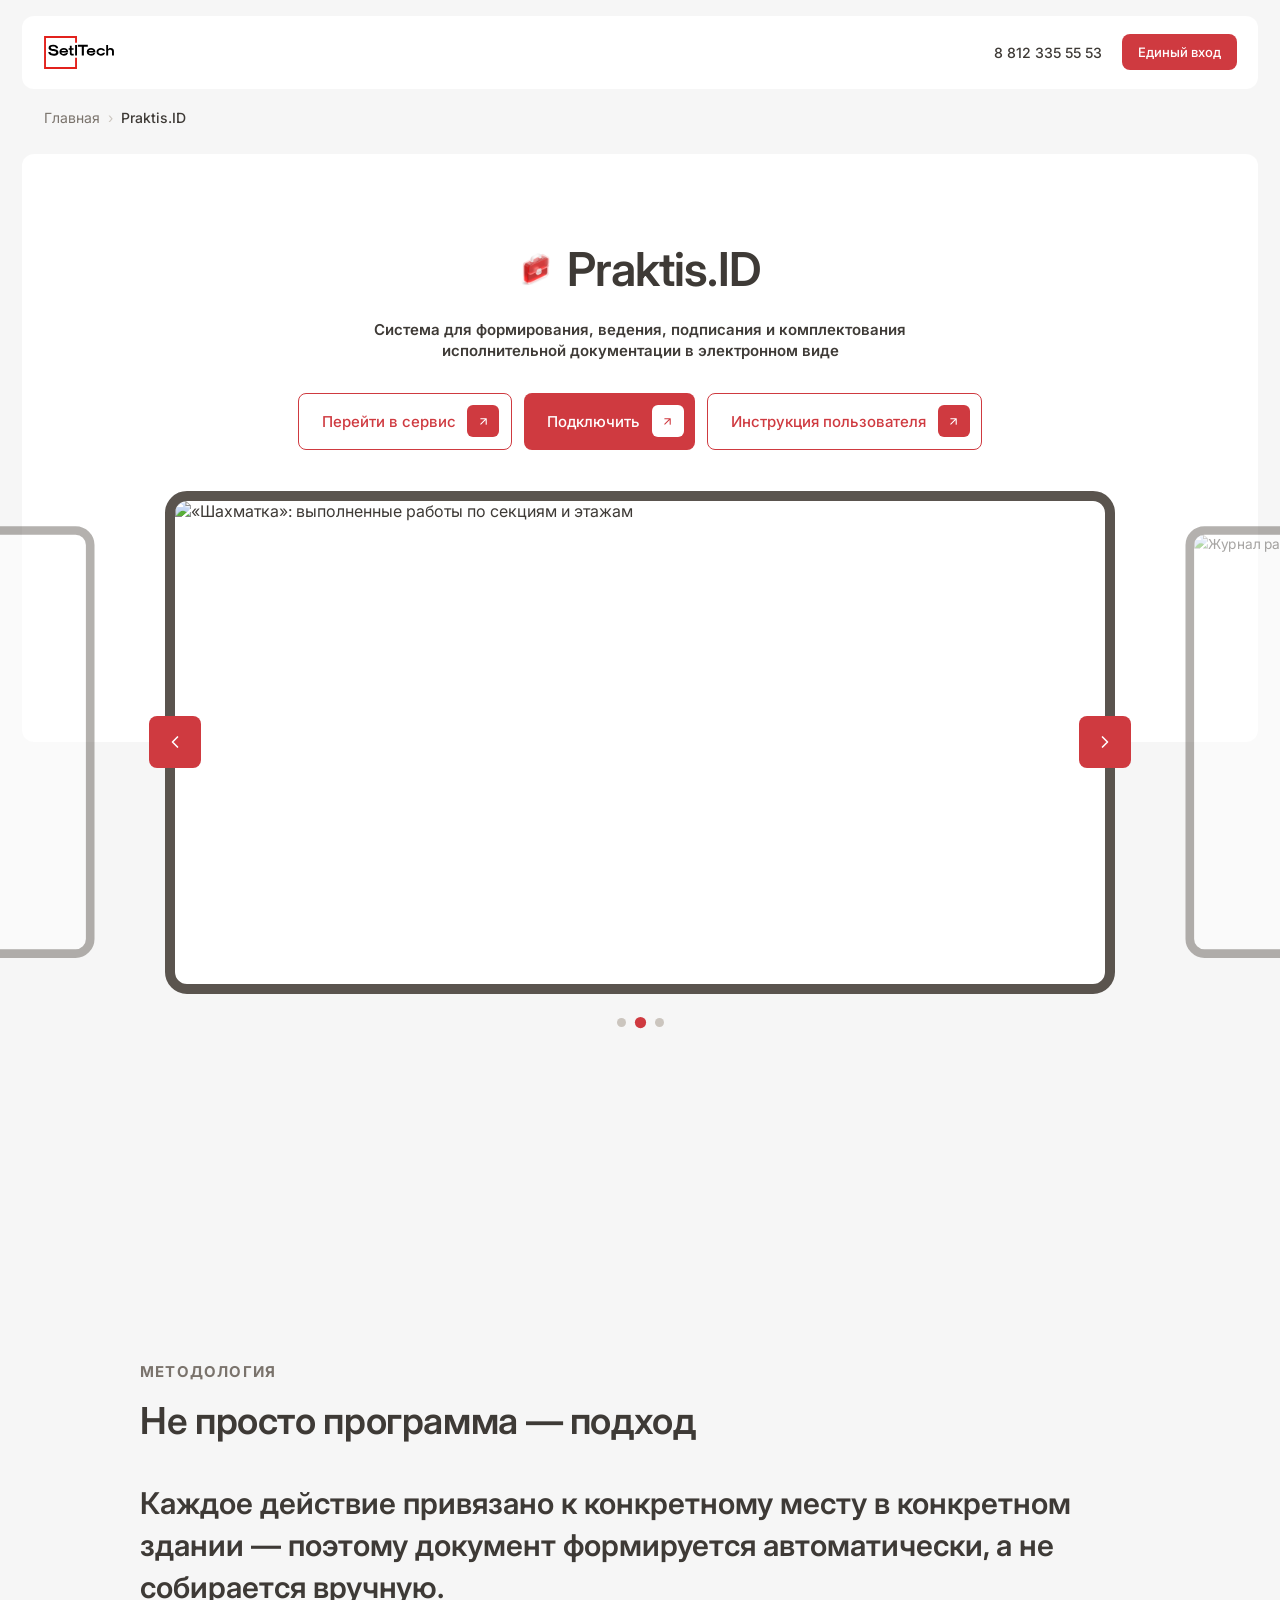
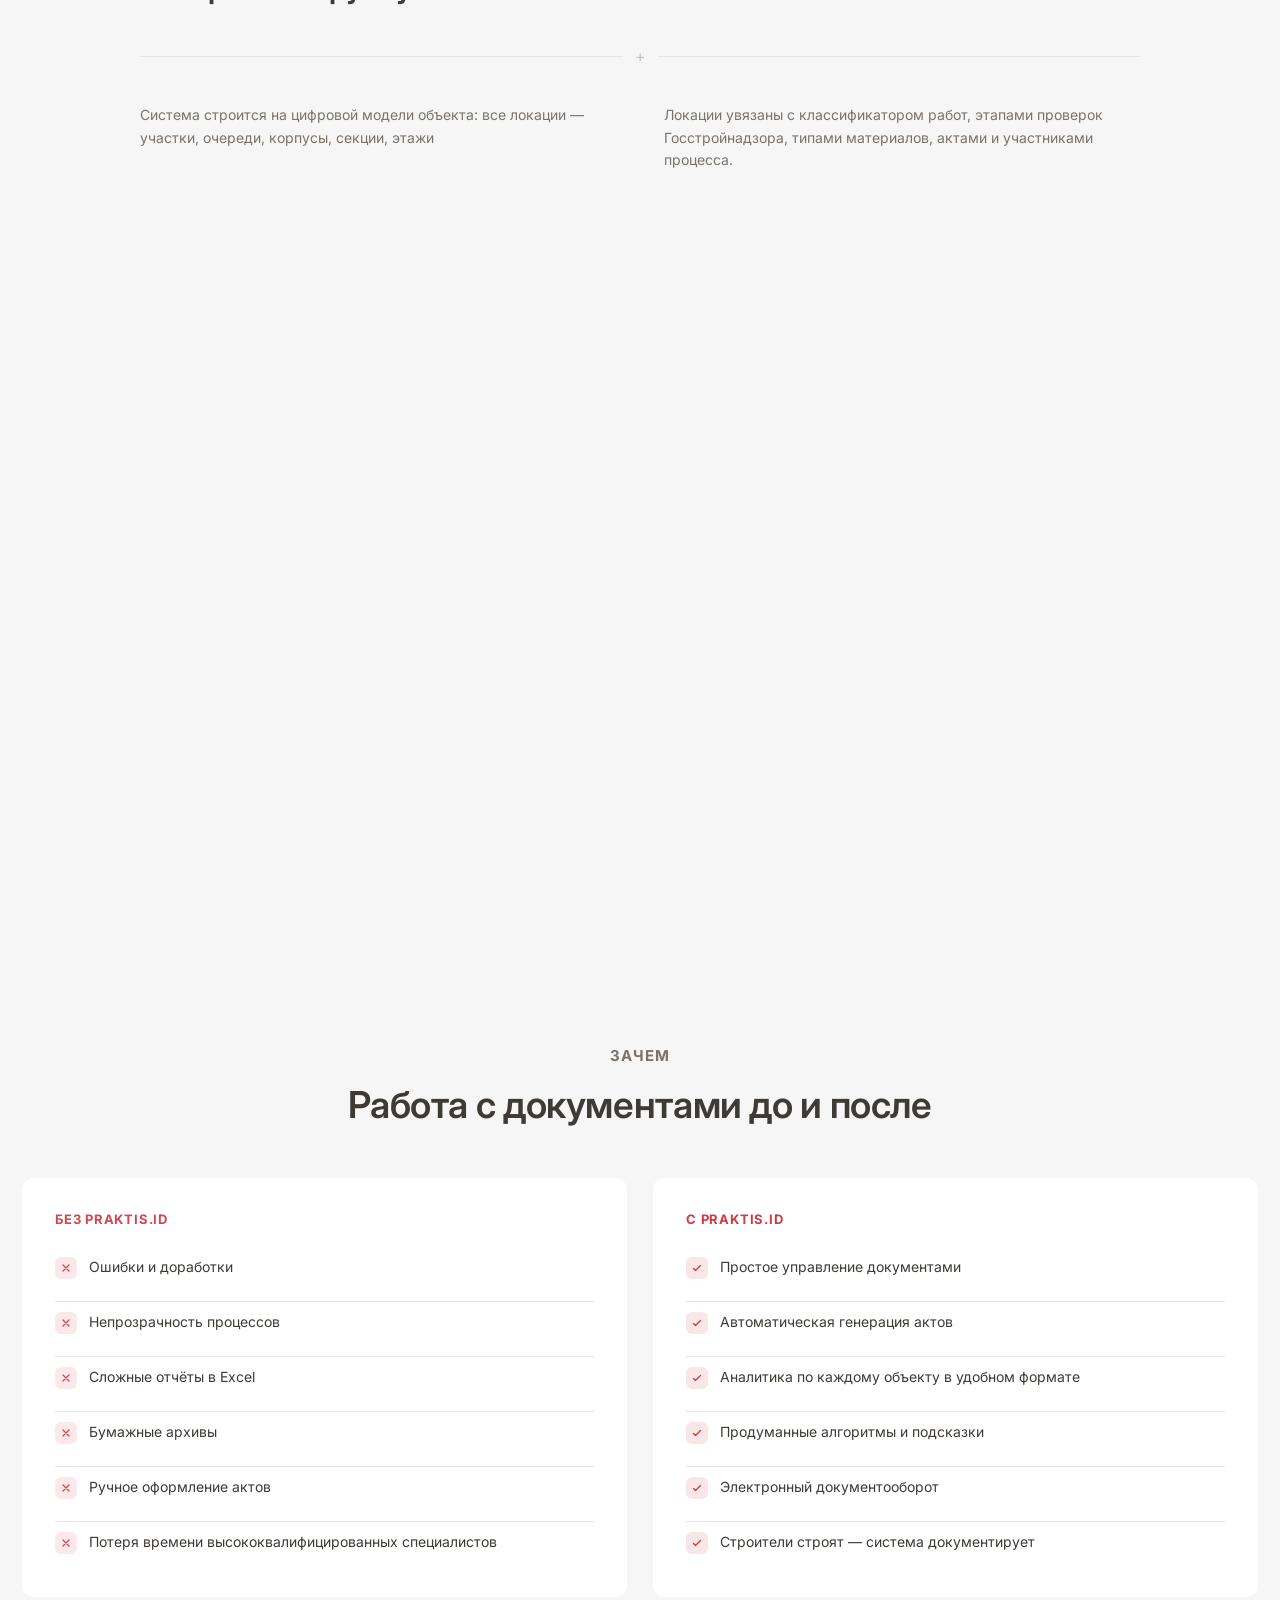
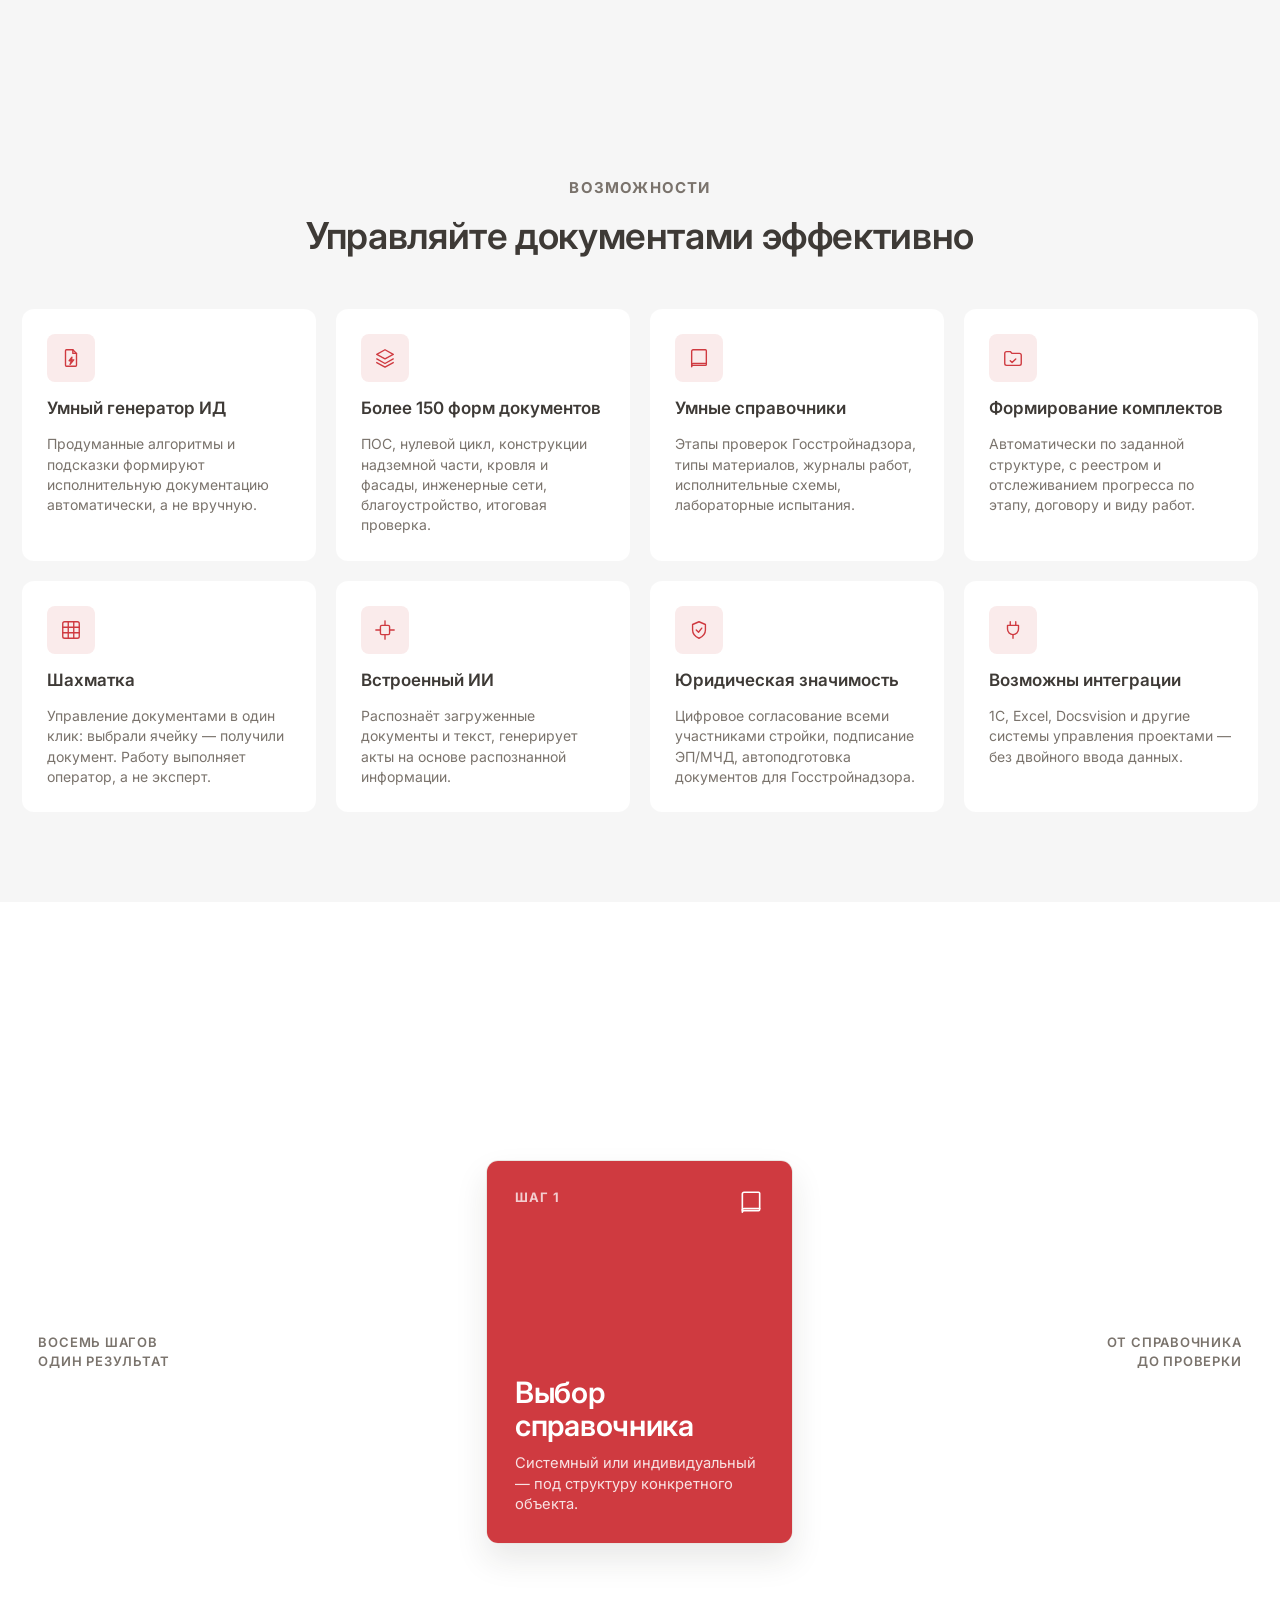
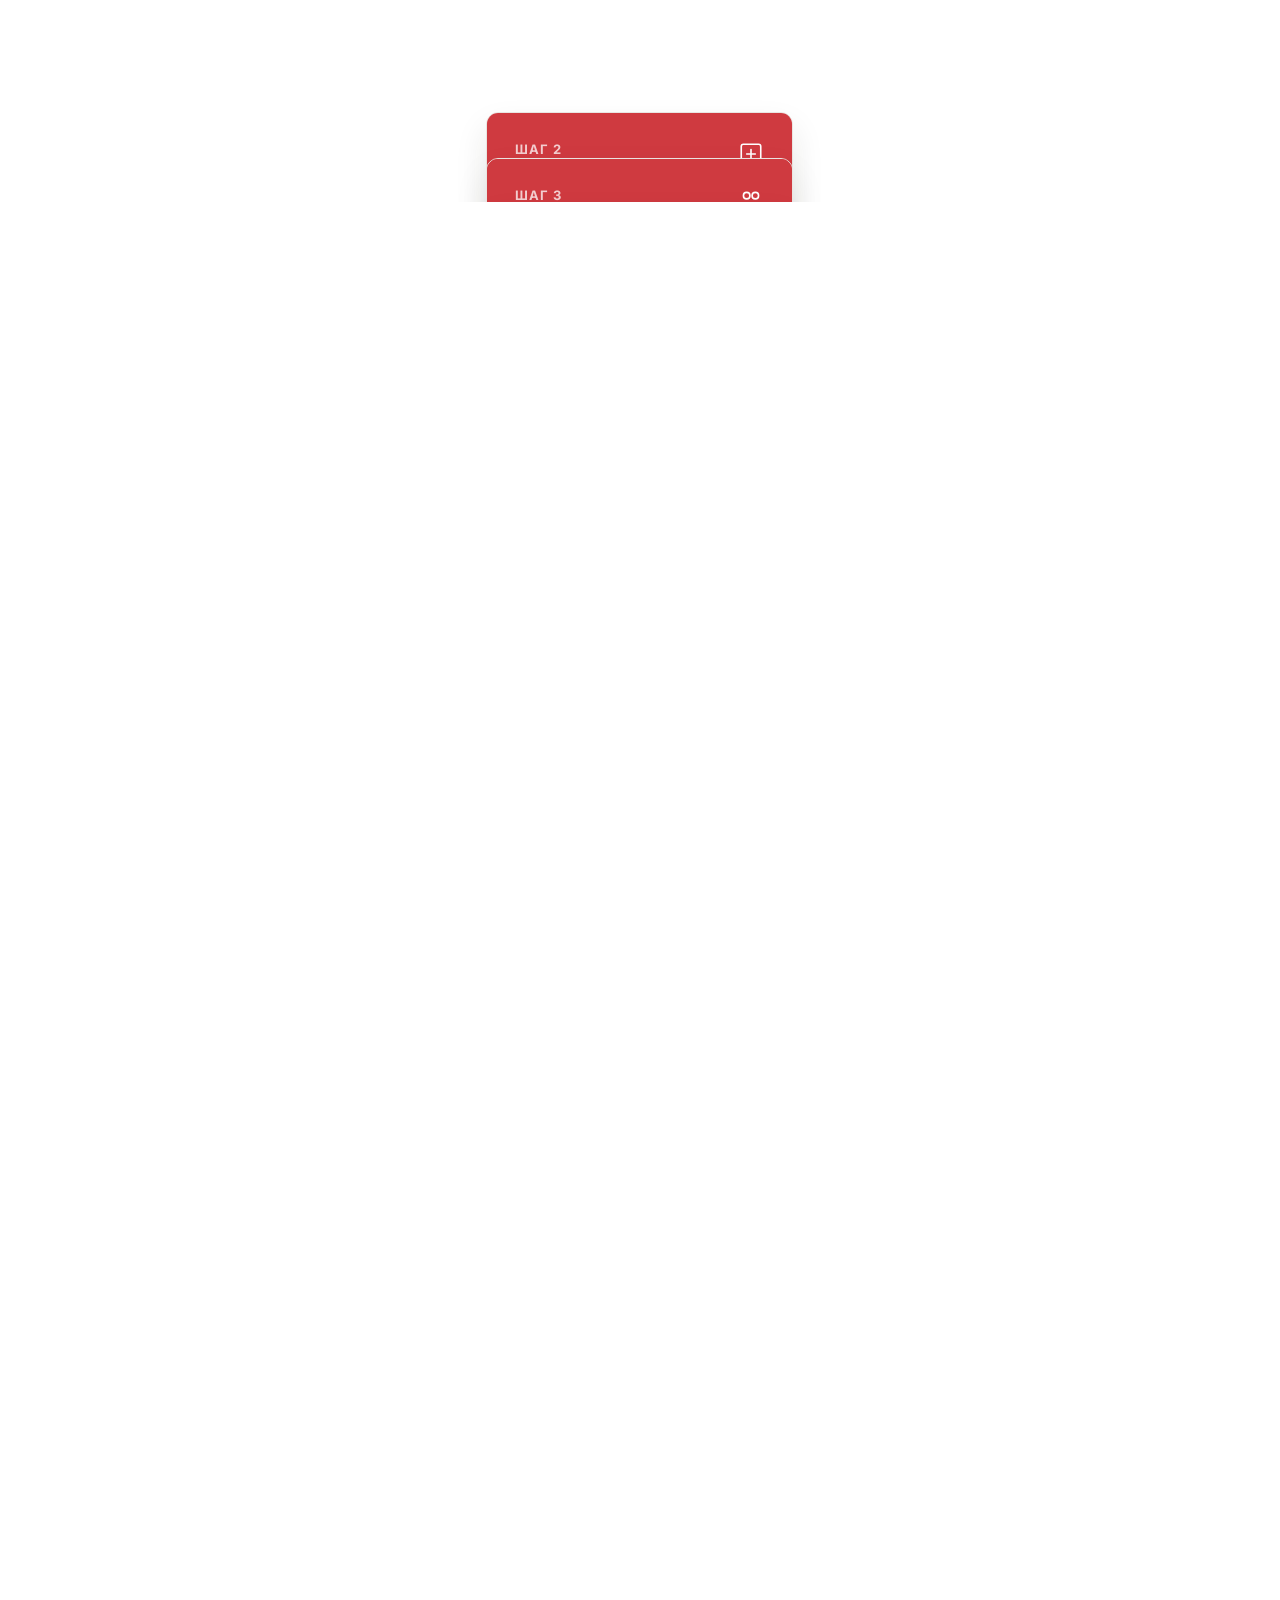
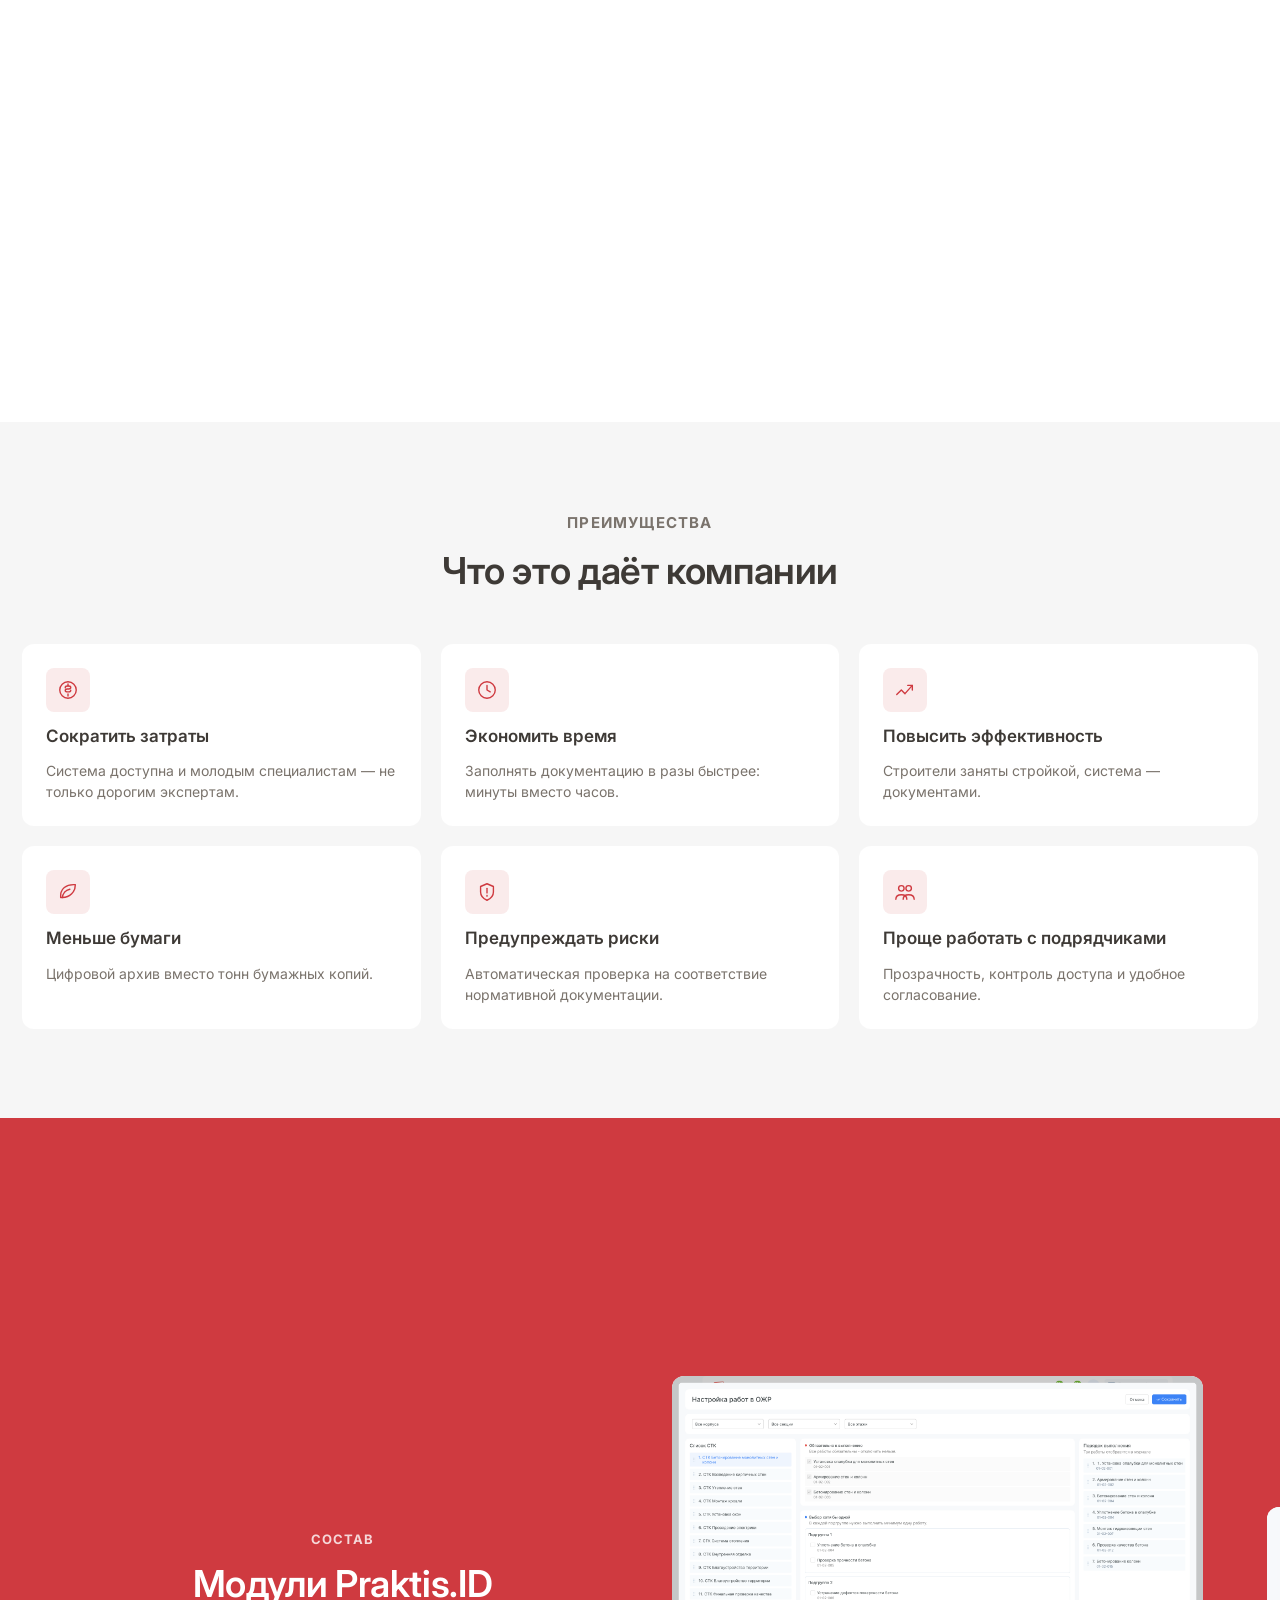
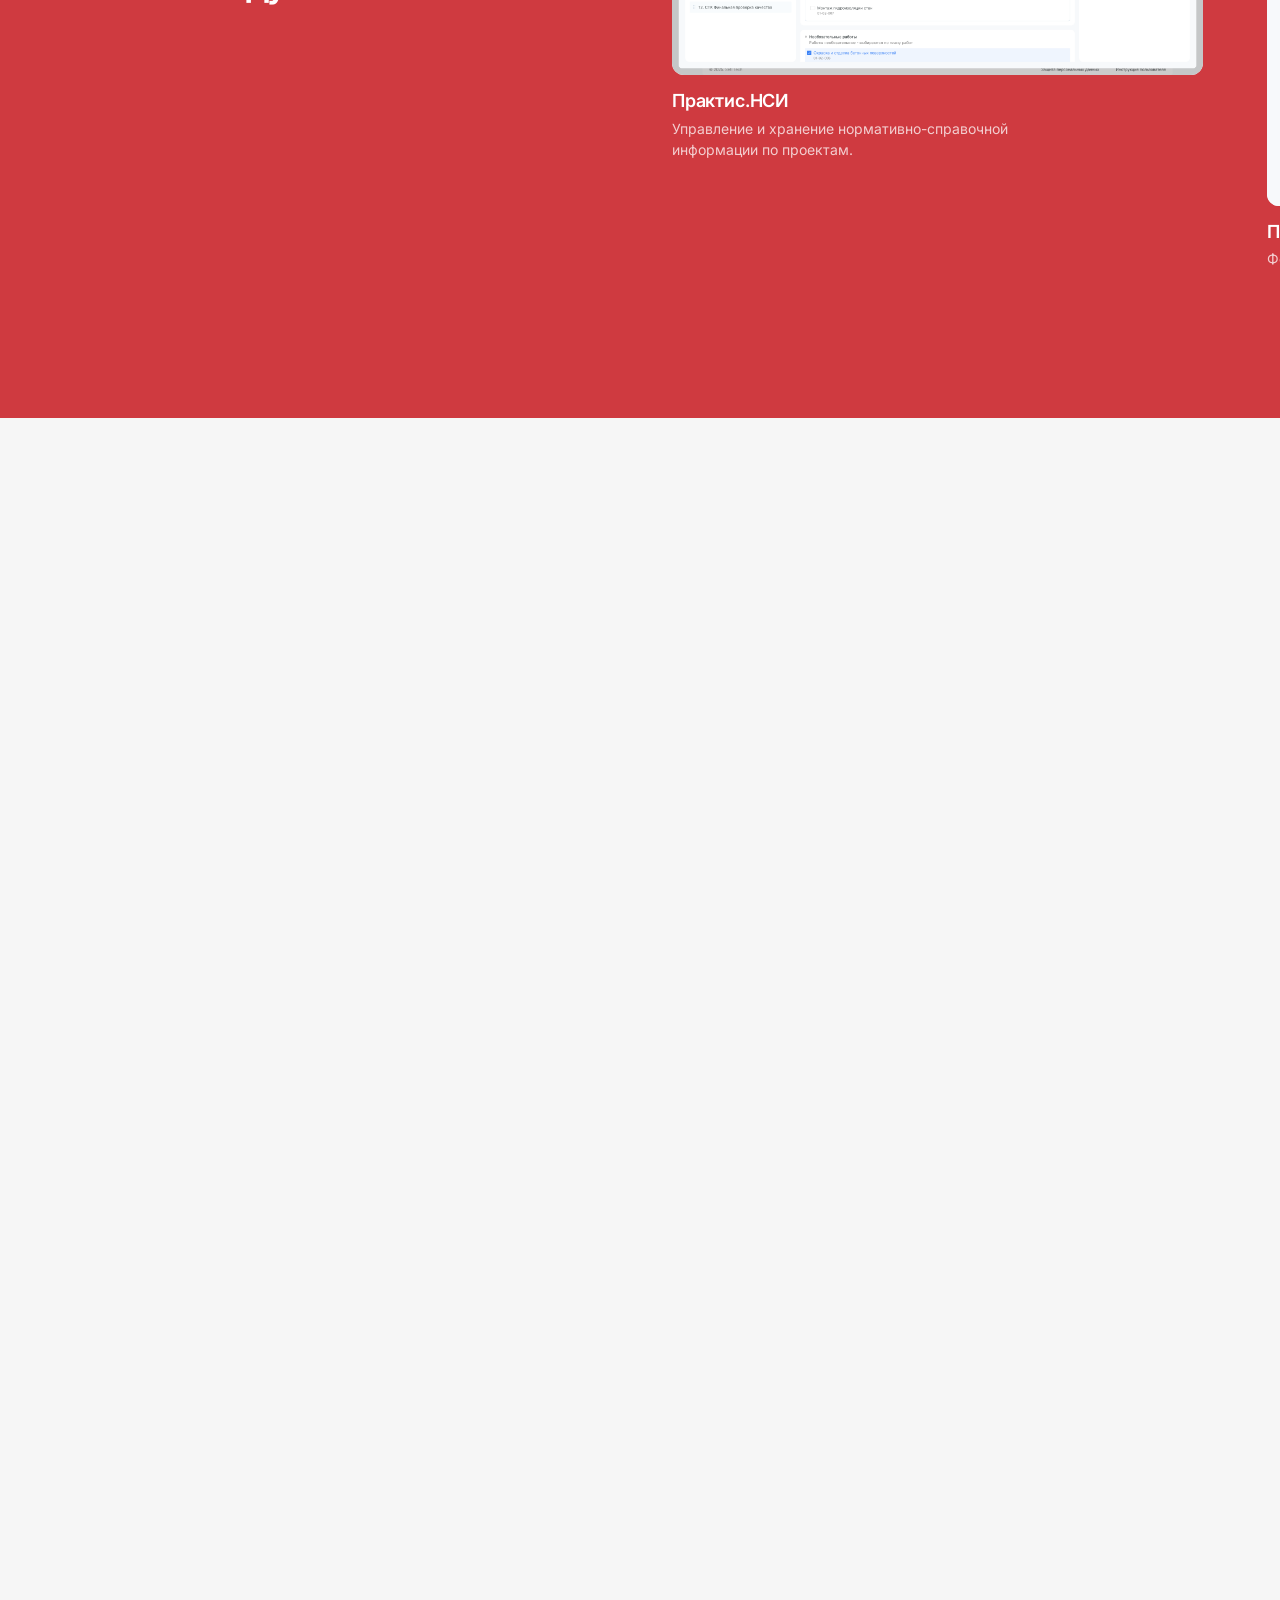
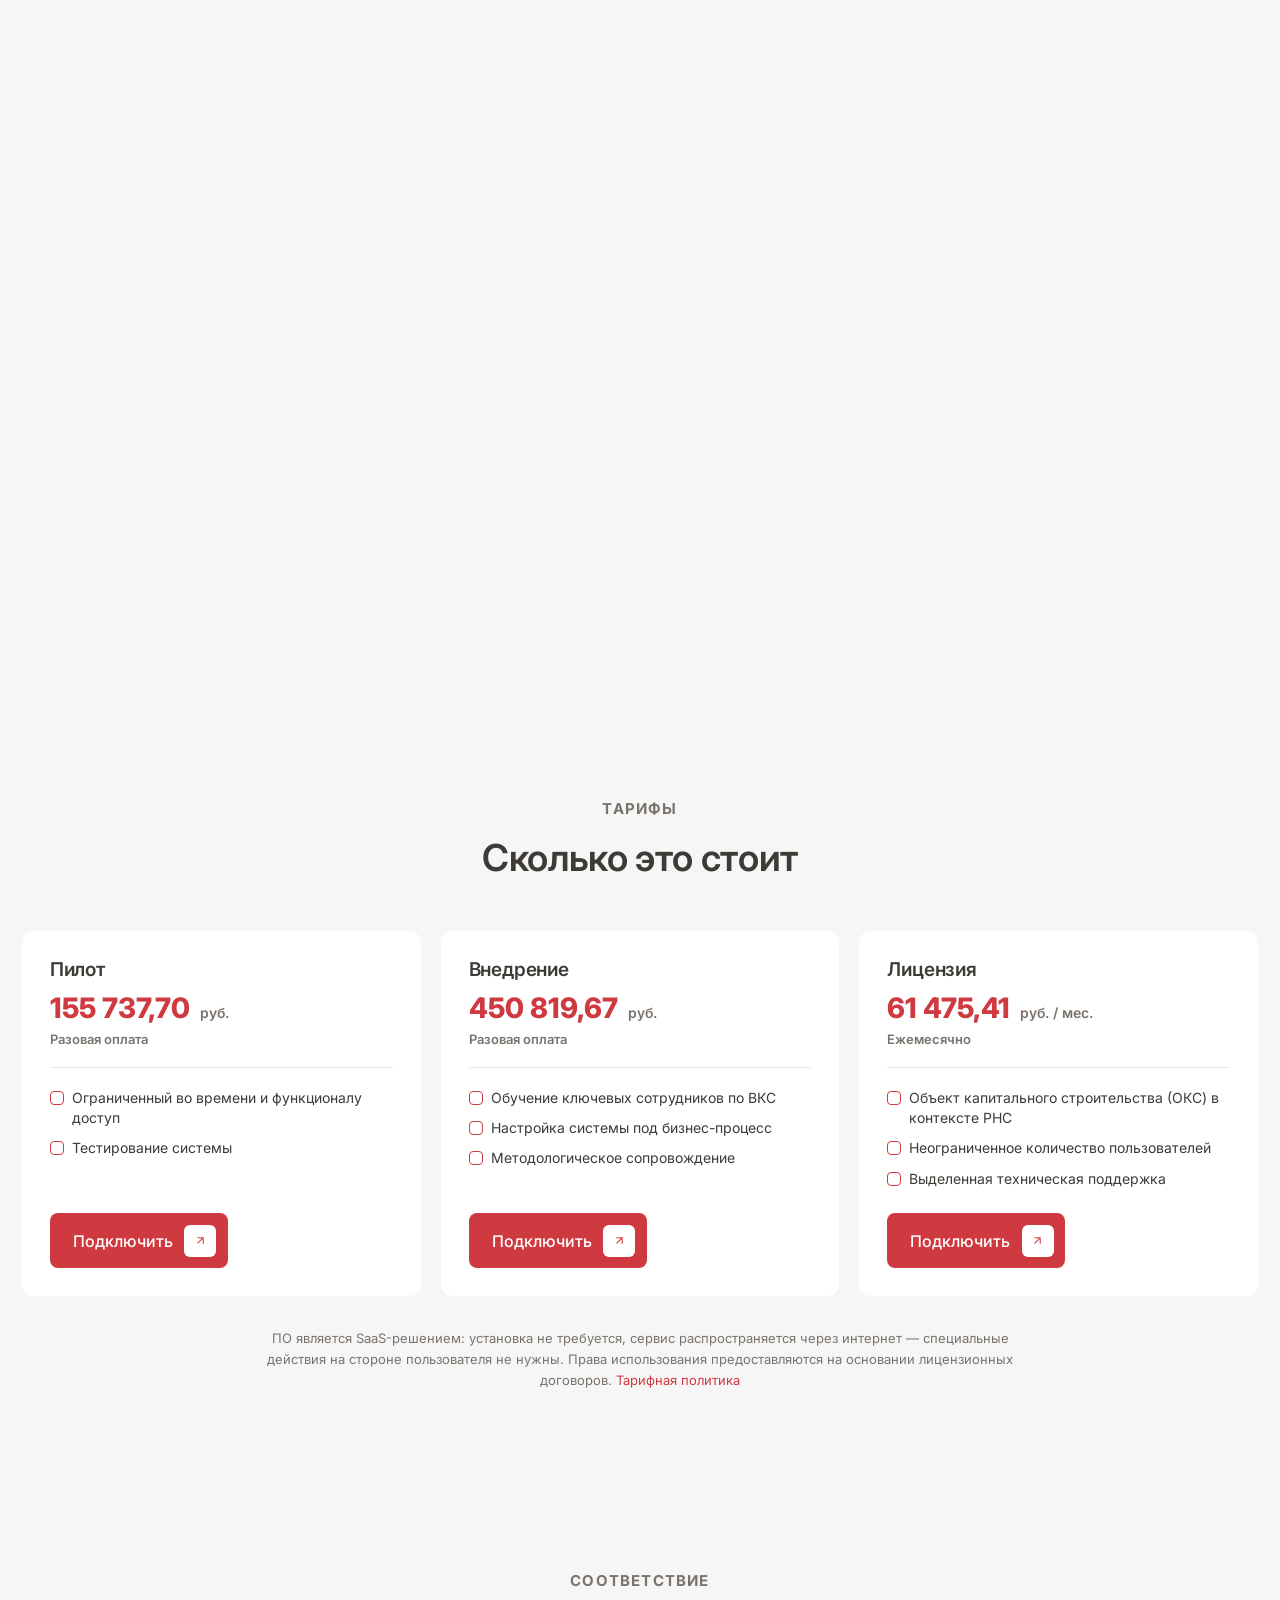
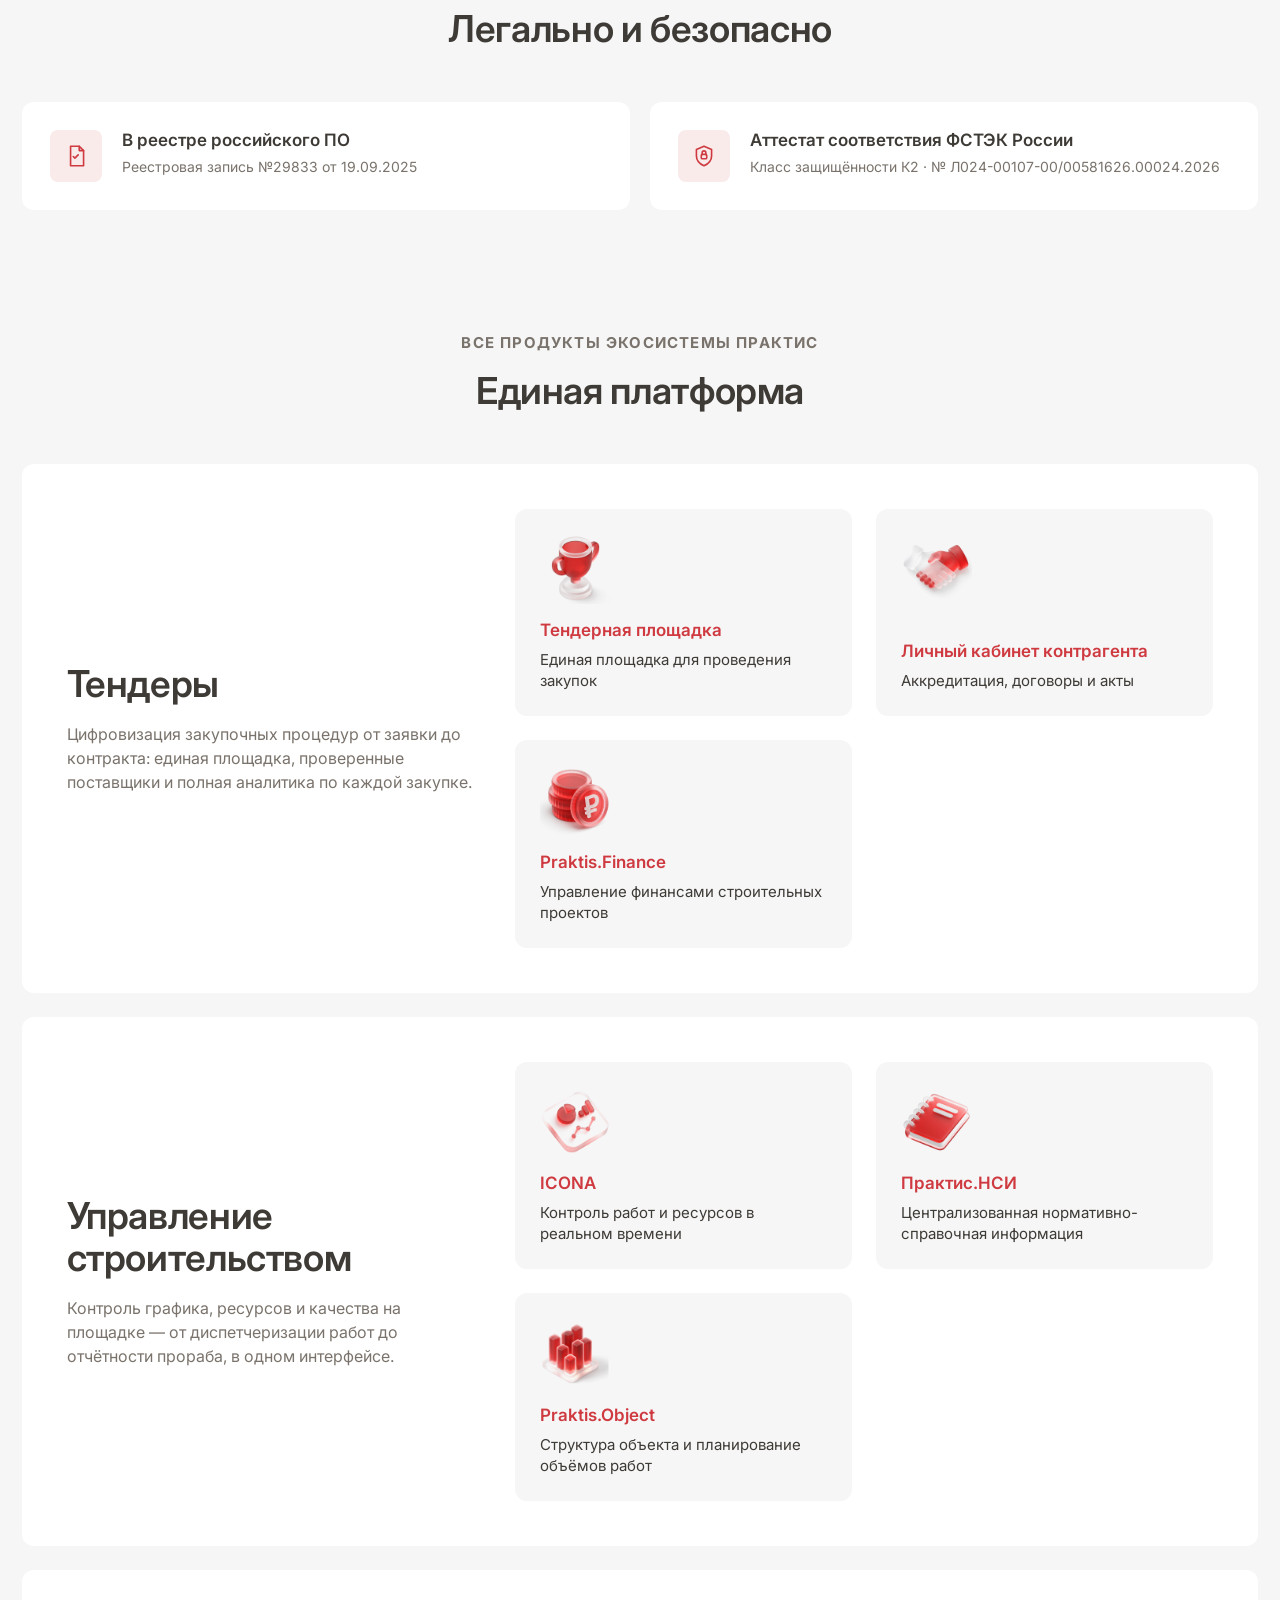
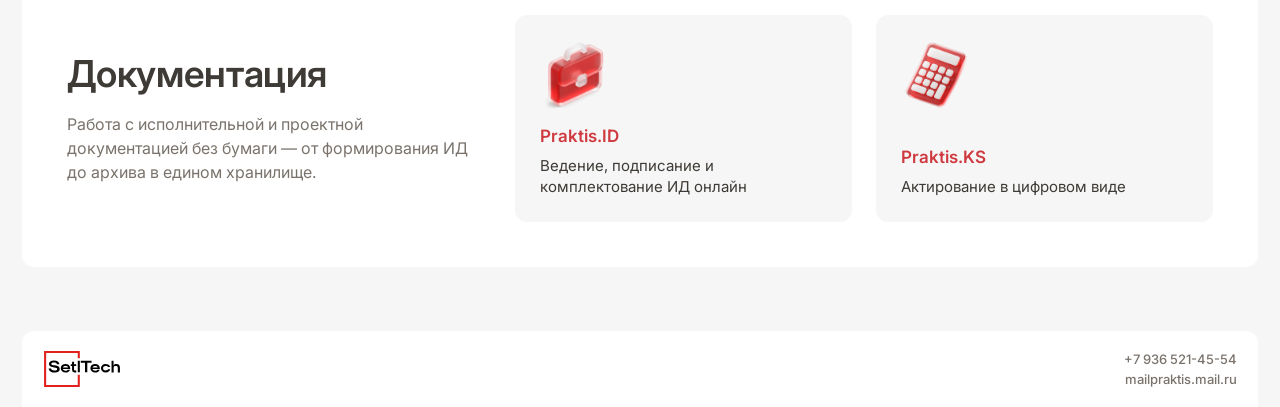
==== commit cb8d3ecd: "Красная версия SetlTech: палитра, стеклянные иконки, логотип, скругления - Primary: синий #3c83f6 → " ====
--- a/praktis-id.html
+++ b/praktis-id.html
@@ -3,22 +3,22 @@
 <head>
 <meta charset="UTF-8">
 <meta name="viewport" content="width=device-width, initial-scale=1">
-<title>Praktis.ID — Praktis</title>
+<title>Praktis.ID — SetlTech</title>
 <link rel="icon" type="image/svg+xml" href="assets/brand/favicon.svg">
 <link rel="icon" type="image/png" sizes="32x32" href="assets/brand/favicon-32.png">
 <link rel="apple-touch-icon" href="assets/brand/favicon-180.png">
 <meta property="og:type" content="website">
-<meta property="og:title" content="Praktis.ID — Практис">
+<meta property="og:title" content="Praktis.ID — SetlTech">
 <meta property="og:description" content="Ведение, подписание и комплектование исполнительной документации онлайн">
-<meta property="og:image" content="https://tomatosidiotos-star.github.io/praktis-site/assets/brand/og-image.png">
-<meta property="og:url" content="https://tomatosidiotos-star.github.io/praktis-site/praktis-id.html">
+<meta property="og:image" content="https://tomatosidiotos-star.github.io/setltech-site/assets/brand/og-image.png?v=20261014">
+<meta property="og:url" content="https://tomatosidiotos-star.github.io/setltech-site/praktis-id.html">
 <meta name="twitter:card" content="summary_large_image">
 <link rel="preconnect" href="https://fonts.googleapis.com">
 <link rel="preconnect" href="https://fonts.gstatic.com" crossorigin>
 <link href="https://fonts.googleapis.com/css2?family=Inter:wght@400;500;600;700;800&display=swap" rel="stylesheet">
 <link rel="stylesheet" href="https://cdn.jsdelivr.net/npm/intl-tel-input@25.11.2/build/css/intlTelInput.min.css">
-<link rel="stylesheet" href="styles.css">
-<link rel="stylesheet" href="praktis-id.css">
+<link rel="stylesheet" href="styles.css?v=20261014">
+<link rel="stylesheet" href="praktis-id.css?v=20261014">
 </head>
 <body>
 
@@ -26,7 +26,7 @@
   <div class="wrap">
     <div class="header-bar">
       <a class="logo" href="index.html#top">
-        <img src="assets/brand/logo.svg" alt="Praktis" width="121" height="66">
+        <img src="assets/brand/setltech-logo.svg?v=20261014" alt="SetlTech" width="140" height="66">
       </a>
       <span class="header-spacer"></span>
       <a class="header-phone" href="tel:+78123355553">8 812 335 55 53</a>
@@ -50,7 +50,7 @@
     <div class="wrap">
       <div class="pid-hero-card">
         <div class="pid-hero-title">
-          <img class="pid-hero-icon" src="assets/services/icon-07.png" alt="">
+          <img class="pid-hero-icon" src="assets/services/icon-07.png?v=20261014" alt="">
           <h1>Praktis.ID</h1>
         </div>
         <p class="pid-hero-sub">Система для формирования, ведения, подписания и комплектования исполнительной документации в электронном виде</p>
@@ -748,21 +748,21 @@
         </div>
         <div class="services-tiles">
           <a class="service-tile" href="https://etp.praktis.ru/" target="_blank" rel="noopener">
-            <img class="service-icon" src="assets/services/icon-08.png" alt="">
+            <img class="service-icon" src="assets/services/icon-08.png?v=20261014" alt="">
             <div class="service-body">
               <h4 class="service-title">Тендерная площадка</h4>
               <p class="service-desc">Единая площадка для проведения закупок</p>
             </div>
           </a>
           <a class="service-tile" href="https://finance.setltech.ru/" target="_blank" rel="noopener">
-            <img class="service-icon" src="assets/services/icon-12.png" alt="">
+            <img class="service-icon" src="assets/services/icon-12.png?v=20261014" alt="">
             <div class="service-body">
               <h4 class="service-title">Praktis.Finance</h4>
               <p class="service-desc">Управление финансами строительных проектов</p>
             </div>
           </a>
           <a class="service-tile" href="https://lkk.setlgroup.ru/" target="_blank" rel="noopener">
-            <img class="service-icon" src="assets/services/icon-04.png" alt="">
+            <img class="service-icon" src="assets/services/icon-04.png?v=20261014" alt="">
             <div class="service-body">
               <h4 class="service-title">Личный кабинет контрагента</h4>
               <p class="service-desc">Аккредитация, договоры и акты</p>
@@ -778,28 +778,21 @@
         </div>
         <div class="services-tiles">
           <a class="service-tile" href="https://setltech.ru/setlsoft" target="_blank" rel="noopener">
-            <img class="service-icon" src="assets/services/icon-09.png" alt="">
+            <img class="service-icon" src="assets/services/icon-09.png?v=20261014" alt="">
             <div class="service-body">
               <h4 class="service-title">ICONA</h4>
               <p class="service-desc">Контроль работ и ресурсов в реальном времени</p>
             </div>
           </a>
-          <div class="service-tile is-disabled">
-            <img class="service-icon" src="assets/services/icon-02.png" alt="">
-            <div class="service-body">
-              <h4 class="service-title">BRIO MRS</h4>
-              <p class="service-desc">Календарное планирование этапов стройки</p>
-            </div>
-          </div>
           <a class="service-tile" href="https://object.praktis.ru/" target="_blank" rel="noopener">
-            <img class="service-icon" src="assets/services/icon-06.png" alt="">
+            <img class="service-icon" src="assets/services/icon-06.png?v=20261014" alt="">
             <div class="service-body">
               <h4 class="service-title">Praktis.Object</h4>
               <p class="service-desc">Структура объекта и планирование объёмов работ</p>
             </div>
           </a>
           <a class="service-tile" href="https://catalog.praktis.ru/directories" target="_blank" rel="noopener">
-            <img class="service-icon" src="assets/services/icon-05.png" alt="">
+            <img class="service-icon" src="assets/services/icon-05.png?v=20261014" alt="">
             <div class="service-body">
               <h4 class="service-title">Практис.НСИ</h4>
               <p class="service-desc">Централизованная нормативно-справочная информация</p>
@@ -815,14 +808,14 @@
         </div>
         <div class="services-tiles services-tiles--pair">
           <a class="service-tile" href="praktis-id.html">
-            <img class="service-icon" src="assets/services/icon-07.png" alt="">
+            <img class="service-icon" src="assets/services/icon-07.png?v=20261014" alt="">
             <div class="service-body">
               <h4 class="service-title">Praktis.ID</h4>
               <p class="service-desc">Ведение, подписание и комплектование ИД онлайн</p>
             </div>
           </a>
           <a class="service-tile" href="https://ks.praktis.ru/" target="_blank" rel="noopener">
-            <img class="service-icon" src="assets/services/icon-03.png" alt="">
+            <img class="service-icon" src="assets/services/icon-03.png?v=20261014" alt="">
             <div class="service-body">
               <h4 class="service-title">Praktis.KS</h4>
               <p class="service-desc">Актирование в цифровом виде</p>
@@ -840,7 +833,7 @@
   <div class="wrap">
     <div class="footer-bar">
       <a class="logo" href="index.html#top">
-        <img src="assets/brand/logo.svg" alt="Praktis" width="99" height="54">
+        <img src="assets/brand/setltech-logo.svg?v=20261014" alt="SetlTech" width="114" height="54">
       </a>
       <div class="footer-contacts">
         <p>+7 936 521-45-54</p>
@@ -881,8 +874,14 @@
             <label for="pidJoinMessage">Комментарий</label>
             <textarea id="pidJoinMessage" name="message" rows="3"></textarea>
           </div>
-
-          <p class="join-form-error" id="pidJoinFormError" hidden>Укажите ФИО и хотя бы один способ связи — телефон или email</p>
+          <div class="join-field join-field--consent">
+            <label class="join-consent-label">
+              <input type="checkbox" id="pidJoinConsent" name="consent">
+              <span>Согласен(-на) на <a href="privacy.html" target="_blank" rel="noopener">обработку персональных данных</a></span>
+            </label>
+          </div>
+
+          <p class="join-form-error" id="pidJoinFormError" hidden>Укажите ФИО, способ связи (телефон или email) и подтвердите согласие на обработку персональных данных</p>
 
           <button type="submit" class="btn btn-accent join-submit">
             <span class="btn-label">Отправить</span>
@@ -908,6 +907,6 @@
 </button>
 
 <script src="https://cdn.jsdelivr.net/npm/intl-tel-input@25.11.2/build/js/intlTelInputWithUtils.min.js"></script>
-<script src="praktis-id.js"></script>
+<script src="praktis-id.js?v=20261014"></script>
 </body>
 </html>
--- a/styles.css
+++ b/styles.css
@@ -1,13 +1,29 @@
 :root {
-  --accent: #3c83f6;
-  --accent-dark: #2f6ad1;
-  --ink: #41484a;
-  --ink-soft: #66788c;
-  --bg: #f5f8fb;
-  --surface: #ffffff;
-  --line: #eaf0f5;
-  --icon-muted: #c1d0df;
-  --radius-card: 20px;
+  /* Primary */
+  --red-main: #CF3A40;
+  --red-dark: #B32F35;
+
+  /* Тёплая серая шкала — вместо прежних серо-голубых */
+  --warm-50: #F3F1EE;
+  --warm-100: #E9E6E2;
+  --warm-300: #CBC5BE;
+  --warm-500: #7A736C;
+  --warm-600: #5A544E;
+  --warm-800: #3E3A36;
+  --warm-900: #2A2622;
+
+  --color-background: #F6F6F6;
+  --color-surface: #FFFFFF;
+
+  --ink: var(--warm-800);
+  --ink-soft: var(--warm-500);
+  --line: var(--warm-100);
+  --icon-muted: var(--warm-300);
+  /* Скругления: компромисс между прежними мягкими (20px, «таблетки»)
+     и почти прямыми углами корпоративного сайта Setl */
+  --radius-card: 12px;
+  --radius-control: 8px;
+  --radius-sm: 6px;
   --wrap: 1856px;
 }
 
@@ -22,7 +38,7 @@
   overflow-x: hidden;
   font-family: "Inter", -apple-system, BlinkMacSystemFont, "Segoe UI", sans-serif;
   color: var(--ink);
-  background: var(--bg);
+  background: var(--color-background);
   -webkit-font-smoothing: antialiased;
 }
 
@@ -96,7 +112,7 @@
   width: 100%;
   align-items: center;
   gap: clamp(12px, 1.5vw, 24px);
-  background: var(--surface);
+  background: var(--color-surface);
   border-radius: var(--radius-card);
   height: clamp(56px, 5.7vw, 78px);
   padding: 12px clamp(14px, 1.7vw, 24px);
@@ -133,38 +149,38 @@
 }
 
 .btn-accent {
-  background: var(--accent);
-  border-radius: 999px;
+  background: var(--red-main);
+  border-radius: var(--radius-control);
   justify-content: center;
 }
 
 .btn-accent:hover,
 .btn-accent:focus-visible {
   transform: translateY(-3px);
-  box-shadow: 0 14px 28px rgba(60, 131, 246, 0.32);
+  box-shadow: 0 14px 28px rgba(207, 58, 64, 0.32);
 }
 
 .btn-accent .btn-icon { background: #fff; }
-.btn-accent .btn-icon svg path { fill: var(--accent); }
+.btn-accent .btn-icon svg path { fill: var(--red-main); }
 
 /* Stroke variant — outline pill, ported from Setl Tech's .btn-stroke
    with black swapped for our accent blue. Quieter secondary CTA: sits
    next to a solid .btn-accent without doubling up the loud fill. */
 .btn-stroke {
   background: transparent;
-  border: 1.5px solid var(--accent);
-  border-radius: 999px;
+  border: 1.5px solid var(--red-main);
+  border-radius: var(--radius-control);
   justify-content: center;
 }
 
-.btn-stroke .btn-label { color: var(--accent); }
-.btn-stroke .btn-icon { background: var(--accent); }
+.btn-stroke .btn-label { color: var(--red-main); }
+.btn-stroke .btn-icon { background: var(--red-main); }
 
 .btn-stroke:hover,
 .btn-stroke:focus-visible {
   transform: translateY(-3px);
-  box-shadow: 0 14px 28px rgba(60, 131, 246, 0.2);
-  background: #f4f8ff;
+  box-shadow: 0 14px 28px rgba(207, 58, 64, 0.32);
+  background: var(--warm-50);
 }
 
 .btn-label {
@@ -179,12 +195,12 @@
   z-index: 2;
   width: 32px;
   height: 32px;
-  border-radius: 50%;
+  border-radius: var(--radius-sm);
   display: flex;
   align-items: center;
   justify-content: center;
   flex-shrink: 0;
-  background: #16213d;
+  background: var(--warm-900);
 }
 
 .btn-icon svg {
@@ -241,7 +257,7 @@
   border-radius: var(--radius-card);
   overflow: hidden;
   border: 1px solid #fff;
-  background: var(--surface);
+  background: var(--color-surface);
 }
 
 .hero-video {
@@ -262,7 +278,7 @@
   opacity: 0;
   pointer-events: none;
   transition: opacity 0.7s ease, transform 0.7s ease;
-  filter: drop-shadow(0 2px 12px rgba(10, 30, 60, 0.25));
+  filter: drop-shadow(0 2px 12px rgba(42, 38, 34, 0.25));
 }
 
 .hero-video-logo.is-visible {
@@ -283,7 +299,7 @@
 
 .hero-card {
   flex: 0 0 auto;
-  background: var(--surface);
+  background: var(--color-surface);
   border-radius: var(--radius-card);
   display: flex;
   align-items: center;
@@ -303,7 +319,7 @@
   gap: 16px;
 }
 
-.hero-heading h1 .accent { color: var(--accent); }
+.hero-heading h1 .accent { color: var(--red-main); }
 
 .hero-sub {
   margin: 0;
@@ -334,7 +350,7 @@
   align-items: flex-start;
   justify-content: space-between;
   gap: 16px;
-  background: var(--surface);
+  background: var(--color-surface);
   border: 1px solid transparent;
   border-radius: var(--radius-card);
   padding: 24px;
@@ -359,10 +375,10 @@
 
 .tile-card:hover,
 .tile-card:focus-visible {
-  border-color: var(--accent);
+  border-color: var(--red-main);
   outline: none;
-  background: #f4f8ff;
-  box-shadow: 0 16px 32px rgba(60, 131, 246, 0.16);
+  background: var(--warm-50);
+  box-shadow: 0 16px 32px rgba(42, 38, 34, 0.1);
 }
 
 .tile-card.is-revealed:hover,
@@ -400,7 +416,7 @@
   gap: 12px;
 }
 
-.tile-title { color: var(--accent); }
+.tile-title { color: var(--red-main); }
 
 .tile-desc {
   margin: 0;
@@ -415,7 +431,7 @@
 
 .trust-card {
   flex: 0 0 auto;
-  background: var(--surface);
+  background: var(--color-surface);
   border-radius: var(--radius-card);
   display: flex;
   flex-direction: column;
@@ -514,14 +530,14 @@
   gap: 16px;
   padding: clamp(24px, 2.5vw, 32px);
   border-radius: var(--radius-card);
-  background: var(--surface);
+  background: var(--color-surface);
 }
 
 .stats-item-number {
   font-size: clamp(40px, 4.4vw, 56px);
   font-weight: 800;
   line-height: 1;
-  color: var(--accent);
+  color: var(--red-main);
 }
 
 .stats-item-body {
@@ -570,7 +586,7 @@
   width: clamp(220px, 30%, 380px);
   aspect-ratio: 1 / 1;
   border-radius: var(--radius-card);
-  background: var(--accent);
+  background: var(--red-main);
 }
 
 .stats-plate-ghost {
@@ -594,7 +610,7 @@
   font-size: clamp(44px, 6.4vw, 92px);
   line-height: 1;
   white-space: nowrap;
-  color: rgba(60, 131, 246, 0.14);
+  color: rgba(207, 58, 64, 0.14);
 }
 
 .stats-plate-mask {
@@ -635,7 +651,7 @@
   flex-direction: column;
   justify-content: center;
   align-items: flex-start;
-  background: var(--surface);
+  background: var(--color-surface);
   border-radius: var(--radius-card);
   padding: clamp(28px, 3.5vw, 48px);
 }
@@ -691,7 +707,7 @@
   grid-template-columns: minmax(240px, 1fr) 1.7fr;
   gap: clamp(24px, 3vw, 48px);
   align-items: center;
-  background: var(--surface);
+  background: var(--color-surface);
   border-radius: var(--radius-card);
   padding: clamp(28px, 3.5vw, 48px);
 }
@@ -742,7 +758,7 @@
   padding: 24px;
   border-radius: var(--radius-card);
   border: 1px solid transparent;
-  background: var(--bg);
+  background: var(--color-background);
   text-align: left;
   opacity: 0;
   transform: translateX(-48px);
@@ -761,10 +777,10 @@
 
 .service-tile:hover,
 .service-tile:focus-visible {
-  border-color: var(--accent);
+  border-color: var(--red-main);
   outline: none;
-  background: #f4f8ff;
-  box-shadow: 0 16px 32px rgba(60, 131, 246, 0.16);
+  background: var(--warm-50);
+  box-shadow: 0 16px 32px rgba(42, 38, 34, 0.1);
 }
 
 .service-tile.is-revealed:hover,
@@ -796,7 +812,7 @@
   font-size: clamp(17px, 1.3vw, 20px);
   font-weight: 600;
   line-height: 1.25;
-  color: var(--accent);
+  color: var(--red-main);
 }
 
 .service-desc {
@@ -843,12 +859,12 @@
 
 .path-section {
   padding: clamp(24px, 3.1vw, 32px) 0;
-  background: var(--bg);
+  background: var(--color-background);
 }
 
 /* On the pinned desktop layout, the sticky box takes a moment to
    scroll fully out of view even after it un-pins, and this bottom
-   padding would show through as a stray strip of --bg right in the
+   padding would show through as a stray strip of --color-background right in the
    middle of the white circle → white block 3 handoff. Not an issue on
    the static mobile layout, where it's ordinary breathing room before
    the next section, so it's only zeroed out here. */
@@ -929,7 +945,7 @@
   top: 0;
   height: 2px;
   width: 0;
-  background: var(--accent);
+  background: var(--red-main);
   z-index: 0;
 }
 
@@ -993,7 +1009,7 @@
 .path-node-stem {
   width: 2px;
   height: 80px;
-  background: var(--accent);
+  background: var(--red-main);
   opacity: 0;
   transition: opacity 0.25s ease;
 }
@@ -1009,11 +1025,11 @@
   width: 40px;
   height: 40px;
   border-radius: 50%;
-  background: var(--accent);
+  background: var(--red-main);
   color: #fff;
   font-weight: 600;
   font-size: 15px;
-  box-shadow: 0 8px 20px rgba(60, 131, 246, 0.28);
+  box-shadow: 0 8px 20px rgba(207, 58, 64, 0.28);
   opacity: 0;
   transform: scale(0.5);
   transition: opacity 0.25s ease, transform 0.32s cubic-bezier(0.34, 1.56, 0.64, 1);
@@ -1047,7 +1063,7 @@
   gap: 8px;
   padding: 20px;
   border-radius: var(--radius-card);
-  background: var(--surface);
+  background: var(--color-surface);
   border: 1px solid transparent;
   opacity: 0;
   transform: translateY(16px);
@@ -1061,10 +1077,10 @@
 
 .path-service:not(.path-service-video):hover,
 .path-service:not(.path-service-video):focus-visible {
-  border-color: var(--accent);
+  border-color: var(--red-main);
   outline: none;
-  background: #f4f8ff;
-  box-shadow: 0 16px 32px rgba(60, 131, 246, 0.16);
+  background: var(--warm-50);
+  box-shadow: 0 16px 32px rgba(42, 38, 34, 0.1);
 }
 
 .path-service.is-revealed:not(.path-service-video):hover,
@@ -1082,7 +1098,7 @@
   margin: 0;
   font-size: clamp(16px, 1.3vw, 19px);
   font-weight: 600;
-  color: var(--accent);
+  color: var(--red-main);
   line-height: 1.3;
 }
 
@@ -1133,7 +1149,7 @@
   width: 12px;
   height: 12px;
   border-radius: 4px;
-  border: 1.5px solid var(--accent);
+  border: 1.5px solid var(--red-main);
 }
 
 /* Item count alone doesn't predict whether a list fits this fixed-
@@ -1241,7 +1257,7 @@
   .path-stage { scroll-snap-align: center; }
 }
 
-/* Stages with more than one card (5: ICONA/BRIO/Object/Справочники, 6:
+/* Stages with more than one card (5: ICONA/Object/Справочники, 6:
    ID/KS) get their own tiny horizontal scroller here instead of
    wrapping 2-per-row — one card in focus, the next peeking in at the
    edge so the swipe reads as "more cards here," not "that's
@@ -1292,7 +1308,7 @@
 .stack-section {
   position: relative;
   height: 480vh;
-  background: var(--surface);
+  background: var(--color-surface);
 }
 
 .stack-sticky {
@@ -1343,10 +1359,10 @@
   aspect-ratio: 4 / 5;
   margin-top: calc(-1 * clamp(300px, 30vw, 475px) / 2);
   margin-left: calc(-1 * clamp(240px, 24vw, 380px) / 2);
-  border-radius: 26px;
+  border-radius: var(--radius-card);
   overflow: hidden;
-  border: 1px solid rgba(191, 219, 254, 0.55);
-  box-shadow: 0 16px 32px rgba(60, 131, 246, 0.16);
+  border: 1px solid var(--warm-100);
+  box-shadow: 0 16px 32px rgba(42, 38, 34, 0.1);
   will-change: transform;
   backface-visibility: hidden;
 }
@@ -1366,7 +1382,7 @@
 .stack-content {
   width: 100%;
   height: 100%;
-  background: var(--accent);
+  background: var(--red-main);
   color: #fff;
   padding: clamp(20px, 2.2vw, 28px);
   display: flex;
@@ -1441,7 +1457,7 @@
   display: flex;
   align-items: center;
   justify-content: space-between;
-  background: var(--surface);
+  background: var(--color-surface);
   border-radius: var(--radius-card) var(--radius-card) 0 0;
   min-height: clamp(72px, 5.3vw, 102px);
   padding: 20px clamp(14px, 1.7vw, 24px);
@@ -1482,8 +1498,8 @@
   width: 48px;
   height: 48px;
   border: 0;
-  border-radius: 50%;
-  background: var(--accent);
+  border-radius: var(--radius-control);
+  background: var(--red-main);
   display: flex;
   align-items: center;
   justify-content: center;
@@ -1503,7 +1519,7 @@
 .scroll-top.is-visible:hover,
 .scroll-top.is-visible:focus-visible {
   transform: translateY(-3px);
-  box-shadow: 0 14px 28px rgba(60, 131, 246, 0.32);
+  box-shadow: 0 14px 28px rgba(207, 58, 64, 0.32);
 }
 
 .scroll-top svg { width: 20px; height: 20px; }
@@ -1541,7 +1557,7 @@
 .join-modal-backdrop {
   position: absolute;
   inset: 0;
-  background: rgba(15, 23, 42, 0.55);
+  background: rgba(42, 38, 34, 0.55);
   opacity: 0;
   transition: opacity 0.3s ease;
 }
@@ -1561,9 +1577,9 @@
      border-radius on its own, so without this it ran the dialog's
      full height straight through the curved corners. */
   overflow: hidden;
-  background: var(--surface);
+  background: var(--color-surface);
   border-radius: var(--radius-card);
-  box-shadow: 0 32px 64px rgba(15, 23, 42, 0.28), 0 8px 24px rgba(15, 23, 42, 0.12);
+  box-shadow: 0 32px 64px rgba(42, 38, 34, 0.28), 0 8px 24px rgba(42, 38, 34, 0.12);
   opacity: 0;
   transform: scale(0.94) translateY(16px);
   transition: opacity 0.3s cubic-bezier(0.22, 1, 0.36, 1), transform 0.35s cubic-bezier(0.22, 1, 0.36, 1);
@@ -1597,8 +1613,8 @@
   align-items: center;
   justify-content: center;
   border: 0;
-  border-radius: 50%;
-  background: var(--bg);
+  border-radius: var(--radius-control);
+  background: var(--color-background);
   color: var(--ink-soft);
   cursor: pointer;
   transition: background 0.2s ease, color 0.2s ease;
@@ -1606,8 +1622,8 @@
 
 .join-modal-close:hover,
 .join-modal-close:focus-visible {
-  background: #f4f8ff;
-  color: var(--accent);
+  background: var(--warm-50);
+  color: var(--red-main);
   outline: none;
 }
 
@@ -1657,7 +1673,8 @@
 .join-modal.is-open .join-field:nth-of-type(2) { transition-delay: 0.25s; }
 .join-modal.is-open .join-field:nth-of-type(3) { transition-delay: 0.31s; }
 .join-modal.is-open .join-field:nth-of-type(4) { transition-delay: 0.37s; }
-.join-modal.is-open .join-submit { transition-delay: 0.43s; }
+.join-modal.is-open .join-field:nth-of-type(5) { transition-delay: 0.43s; }
+.join-modal.is-open .join-submit { transition-delay: 0.49s; }
 
 .join-form {
   display: flex;
@@ -1681,20 +1698,20 @@
 .join-field textarea {
   width: 100%;
   border: 1.5px solid var(--line);
-  border-radius: 12px;
+  border-radius: var(--radius-control);
   padding: 12px 14px;
   font: inherit;
   font-size: 15px;
   color: var(--ink);
-  background: var(--bg);
+  background: var(--color-background);
   transition: border-color 0.2s ease, background 0.2s ease;
 }
 
 .join-field input:focus-visible,
 .join-field textarea:focus-visible {
   outline: none;
-  border-color: var(--accent);
-  background: var(--surface);
+  border-color: var(--red-main);
+  background: var(--color-surface);
 }
 
 .join-field input[aria-invalid="true"],
@@ -1715,6 +1732,42 @@
 
 .join-field .iti input {
   width: 100%;
+}
+
+/* Consent checkbox (152-ФЗ requires it next to any phone/personal-data
+   field): plain native checkbox, not a custom-built one — accent-color
+   is enough to match the site's palette while keeping full native
+   keyboard/screen-reader semantics, which matter more here than on a
+   purely decorative control. Whole row is one <label> so clicking the
+   text also toggles it. */
+.join-consent-label {
+  display: flex;
+  align-items: flex-start;
+  gap: 10px;
+  cursor: pointer;
+  font-size: 14px;
+  line-height: 1.4;
+  color: var(--ink);
+}
+
+.join-consent-label input[type="checkbox"] {
+  flex-shrink: 0;
+  width: 18px;
+  height: 18px;
+  margin: 1px 0 0;
+  accent-color: var(--red-main);
+  cursor: pointer;
+}
+
+.join-consent-label a {
+  color: var(--red-main);
+  text-decoration: underline;
+  text-underline-offset: 2px;
+}
+
+.join-consent-label input[aria-invalid="true"] {
+  outline: 2px solid #e0554f;
+  outline-offset: 2px;
 }
 
 /* Every .join-field above gets `transform` for its own reveal
@@ -1770,7 +1823,7 @@
 .join-success-icon {
   width: 56px;
   height: 56px;
-  color: var(--accent);
+  color: var(--red-main);
 }
 
 .join-success-text {
@@ -1792,8 +1845,8 @@
 /* intl-tel-input theming: swap its default palette for the site's. */
 .join-modal-dialog {
   --iti-border-color: var(--line);
-  --iti-dropdown-bg: var(--surface);
-  --iti-hover-color: #f4f8ff;
+  --iti-dropdown-bg: var(--color-surface);
+  --iti-hover-color: var(--warm-50);
   --iti-arrow-color: var(--ink-soft);
 }
 
--- a/praktis-id.css
+++ b/praktis-id.css
@@ -1,5 +1,5 @@
 /* Praktis.ID — internal service page. Loads after styles.css and reuses
-   its tokens (--accent/--ink/--bg/--radius-card) plus the site's reveal
+   its tokens (--red-main/--ink/--color-background/--radius-card) plus the site's reveal
    convention: default state opacity:0 + transform, a state class flips
    it, transition curve is always cubic-bezier(0.22,1,0.36,1). */
 
@@ -20,7 +20,7 @@
 .breadcrumb.is-revealed { opacity: 1; transform: none; }
 
 .breadcrumb a { color: var(--ink-soft); transition: color 0.2s ease; }
-.breadcrumb a:hover, .breadcrumb a:focus-visible { color: var(--accent); }
+.breadcrumb a:hover, .breadcrumb a:focus-visible { color: var(--red-main); }
 .breadcrumb-sep { color: var(--icon-muted); }
 .breadcrumb-current { color: var(--ink); font-weight: 500; }
 
@@ -41,7 +41,7 @@
 .pid-hero-card {
   max-width: 1440px;
   margin: 0 auto;
-  background: var(--surface);
+  background: var(--color-surface);
   border-radius: var(--radius-card);
   padding: clamp(48px, 7vw, 96px) clamp(24px, 4vw, 64px) calc(clamp(32px, 4vw, 56px) + var(--slide-h-half));
   display: flex;
@@ -176,10 +176,10 @@
   margin: 0;
   width: min(930px, 92vw);
   aspect-ratio: 931 / 483;
-  background: var(--surface);
-  outline: 10px solid #4b5967;
+  background: var(--color-surface);
+  outline: 10px solid var(--warm-600);
   outline-offset: 0;
-  border-radius: 30px;
+  border-radius: var(--radius-card);
   overflow: hidden;
   opacity: 0.45;
   transform: scale(0.86);
@@ -206,9 +206,9 @@
   transform: translateY(-50%);
   width: 52px;
   height: 52px;
-  border-radius: 50%;
+  border-radius: var(--radius-control);
   border: 0;
-  background: var(--accent);
+  background: var(--red-main);
   color: #fff;
   display: flex;
   align-items: center;
@@ -222,8 +222,8 @@
 
 .pid-slider-arrow:hover,
 .pid-slider-arrow:focus-visible {
-  background: var(--accent-dark);
-  box-shadow: 0 12px 24px rgba(60, 131, 246, 0.32);
+  background: var(--red-dark);
+  box-shadow: 0 12px 24px rgba(207, 58, 64, 0.32);
   transform: translateY(-50%) scale(1.08);
 }
 
@@ -255,7 +255,7 @@
 }
 
 .pid-dot.is-active {
-  background: var(--accent);
+  background: var(--red-main);
   transform: scale(1.25);
 }
 
@@ -283,7 +283,7 @@
   font-weight: 700;
   letter-spacing: 0.08em;
   text-transform: uppercase;
-  color: var(--accent);
+  color: var(--red-main);
 }
 
 .pid-section-head p {
@@ -315,7 +315,7 @@
   max-width: var(--wrap);
   margin: 0 auto;
   padding: clamp(28px, 3.4vw, 48px) clamp(16px, 1.7vw, 32px);
-  background: var(--surface);
+  background: var(--color-surface);
   border-radius: var(--radius-card);
 }
 
@@ -459,7 +459,7 @@
 }
 
 .pid-compare-col {
-  background: var(--surface);
+  background: var(--color-surface);
   border-radius: var(--radius-card);
   padding: clamp(24px, 2.6vw, 36px);
   display: flex;
@@ -476,7 +476,7 @@
 }
 
 .pid-compare-col--bad .pid-compare-label { color: #d3454f; }
-.pid-compare-col--good .pid-compare-label { color: var(--accent); }
+.pid-compare-col--good .pid-compare-label { color: var(--red-main); }
 
 .pid-compare-row {
   display: flex;
@@ -501,7 +501,7 @@
   flex-shrink: 0;
   width: 22px;
   height: 22px;
-  border-radius: 50%;
+  border-radius: var(--radius-sm);
   display: flex;
   align-items: center;
   justify-content: center;
@@ -510,7 +510,7 @@
 .pid-compare-icon svg { width: 12px; height: 12px; }
 
 .pid-compare-col--bad .pid-compare-icon { background: rgba(211, 69, 79, 0.12); color: #d3454f; }
-.pid-compare-col--good .pid-compare-icon { background: rgba(60, 131, 246, 0.12); color: var(--accent); }
+.pid-compare-col--good .pid-compare-icon { background: rgba(207, 58, 64, 0.12); color: var(--red-main); }
 
 /* Features grid — 8 cards, same fly-in-from-left + hover lift as
    .service-tile on the homepage catalog. */
@@ -522,7 +522,7 @@
 }
 
 .pid-feature-card {
-  background: var(--surface);
+  background: var(--color-surface);
   border: 1px solid transparent;
   border-radius: var(--radius-card);
   padding: 24px;
@@ -542,16 +542,16 @@
 
 .pid-feature-card:hover,
 .pid-feature-card:focus-visible {
-  border-color: var(--accent);
-  box-shadow: 0 16px 32px rgba(60, 131, 246, 0.16);
+  border-color: var(--red-main);
+  box-shadow: 0 16px 32px rgba(42, 38, 34, 0.1);
 }
 
 .pid-feature-icon {
   width: 48px;
   height: 48px;
-  border-radius: 50%;
-  background: rgba(60, 131, 246, 0.1);
-  color: var(--accent);
+  border-radius: var(--radius-control);
+  background: rgba(207, 58, 64, 0.1);
+  color: var(--red-main);
   display: flex;
   align-items: center;
   justify-content: center;
@@ -559,7 +559,7 @@
 }
 
 .pid-feature-card:hover .pid-feature-icon {
-  background: var(--accent);
+  background: var(--red-main);
   color: #fff;
   transform: scale(1.08);
 }
@@ -592,7 +592,7 @@
 }
 
 .pid-benefit-card {
-  background: var(--surface);
+  background: var(--color-surface);
   border-radius: var(--radius-card);
   padding: 24px;
   display: flex;
@@ -608,9 +608,9 @@
 .pid-benefit-icon {
   width: 44px;
   height: 44px;
-  border-radius: 12px;
-  background: rgba(60, 131, 246, 0.1);
-  color: var(--accent);
+  border-radius: var(--radius-control);
+  background: rgba(207, 58, 64, 0.1);
+  color: var(--red-main);
   display: flex;
   align-items: center;
   justify-content: center;
@@ -660,7 +660,7 @@
 .pid-modules-section { position: relative; }
 
 .pid-modules-pin {
-  background: var(--accent);
+  background: var(--red-main);
   max-width: var(--wrap);
   margin: 0 auto;
   padding: clamp(28px, 3.4vw, 48px) clamp(16px, 1.7vw, 32px);
@@ -670,9 +670,9 @@
 
 /* Solid accent background needs its own light-on-blue treatment:
    white headings, translucent white for secondary text/the divider
-   line (the default --ink/--ink-soft/--line/--accent tokens below are
+   line (the default --ink/--ink-soft/--line/--red-main tokens below are
    tuned for the light page background and disappear or clash against
-   solid --accent). */
+   solid --red-main). */
 
 .pid-modules-head { margin: 0 0 24px; }
 .pid-modules-head .pid-eyebrow { margin: 0 0 8px; text-align: left; color: rgba(255, 255, 255, 0.8); }
@@ -697,7 +697,7 @@
 .pid-modules-shot {
   border-radius: var(--radius-card);
   overflow: hidden;
-  background: var(--surface);
+  background: var(--color-surface);
   aspect-ratio: 16 / 9;
 }
 
@@ -776,7 +776,7 @@
     position: absolute;
     inset: 0;
     z-index: 1;
-    background: var(--bg);
+    background: var(--color-background);
   }
 
   /* Carries the section's own accent background and everything that
@@ -790,7 +790,7 @@
     z-index: 2;
     display: flex;
     align-items: center;
-    background: var(--accent);
+    background: var(--red-main);
     will-change: transform;
   }
 
@@ -915,7 +915,7 @@
 }
 
 .pid-pricing-card {
-  background: var(--surface);
+  background: var(--color-surface);
   border-radius: var(--radius-card);
   padding: 28px;
   display: flex;
@@ -933,7 +933,7 @@
   margin: 0;
   font-size: clamp(24px, 2.2vw, 30px);
   font-weight: 800;
-  color: var(--accent);
+  color: var(--red-main);
   line-height: 1.15;
 }
 
@@ -979,7 +979,7 @@
   width: 12px;
   height: 12px;
   border-radius: 4px;
-  border: 1.5px solid var(--accent);
+  border: 1.5px solid var(--red-main);
 }
 
 /* .pid-pricing-card has no explicit align-items, so it defaults to
@@ -1008,7 +1008,7 @@
   color: var(--ink-soft);
 }
 
-.pid-pricing-fineprint a { color: var(--accent); }
+.pid-pricing-fineprint a { color: var(--red-main); }
 
 /* Compliance — 2-up "trust badge" strip closing the page: registry
    listing + FSTEC certification. Horizontal icon+text layout (not the
@@ -1023,7 +1023,7 @@
 }
 
 .pid-compliance-card {
-  background: var(--surface);
+  background: var(--color-surface);
   border-radius: var(--radius-card);
   padding: 28px;
   display: flex;
@@ -1040,9 +1040,9 @@
   flex-shrink: 0;
   width: 52px;
   height: 52px;
-  border-radius: 50%;
-  background: rgba(60, 131, 246, 0.1);
-  color: var(--accent);
+  border-radius: var(--radius-control);
+  background: rgba(207, 58, 64, 0.1);
+  color: var(--red-main);
   display: flex;
   align-items: center;
   justify-content: center;
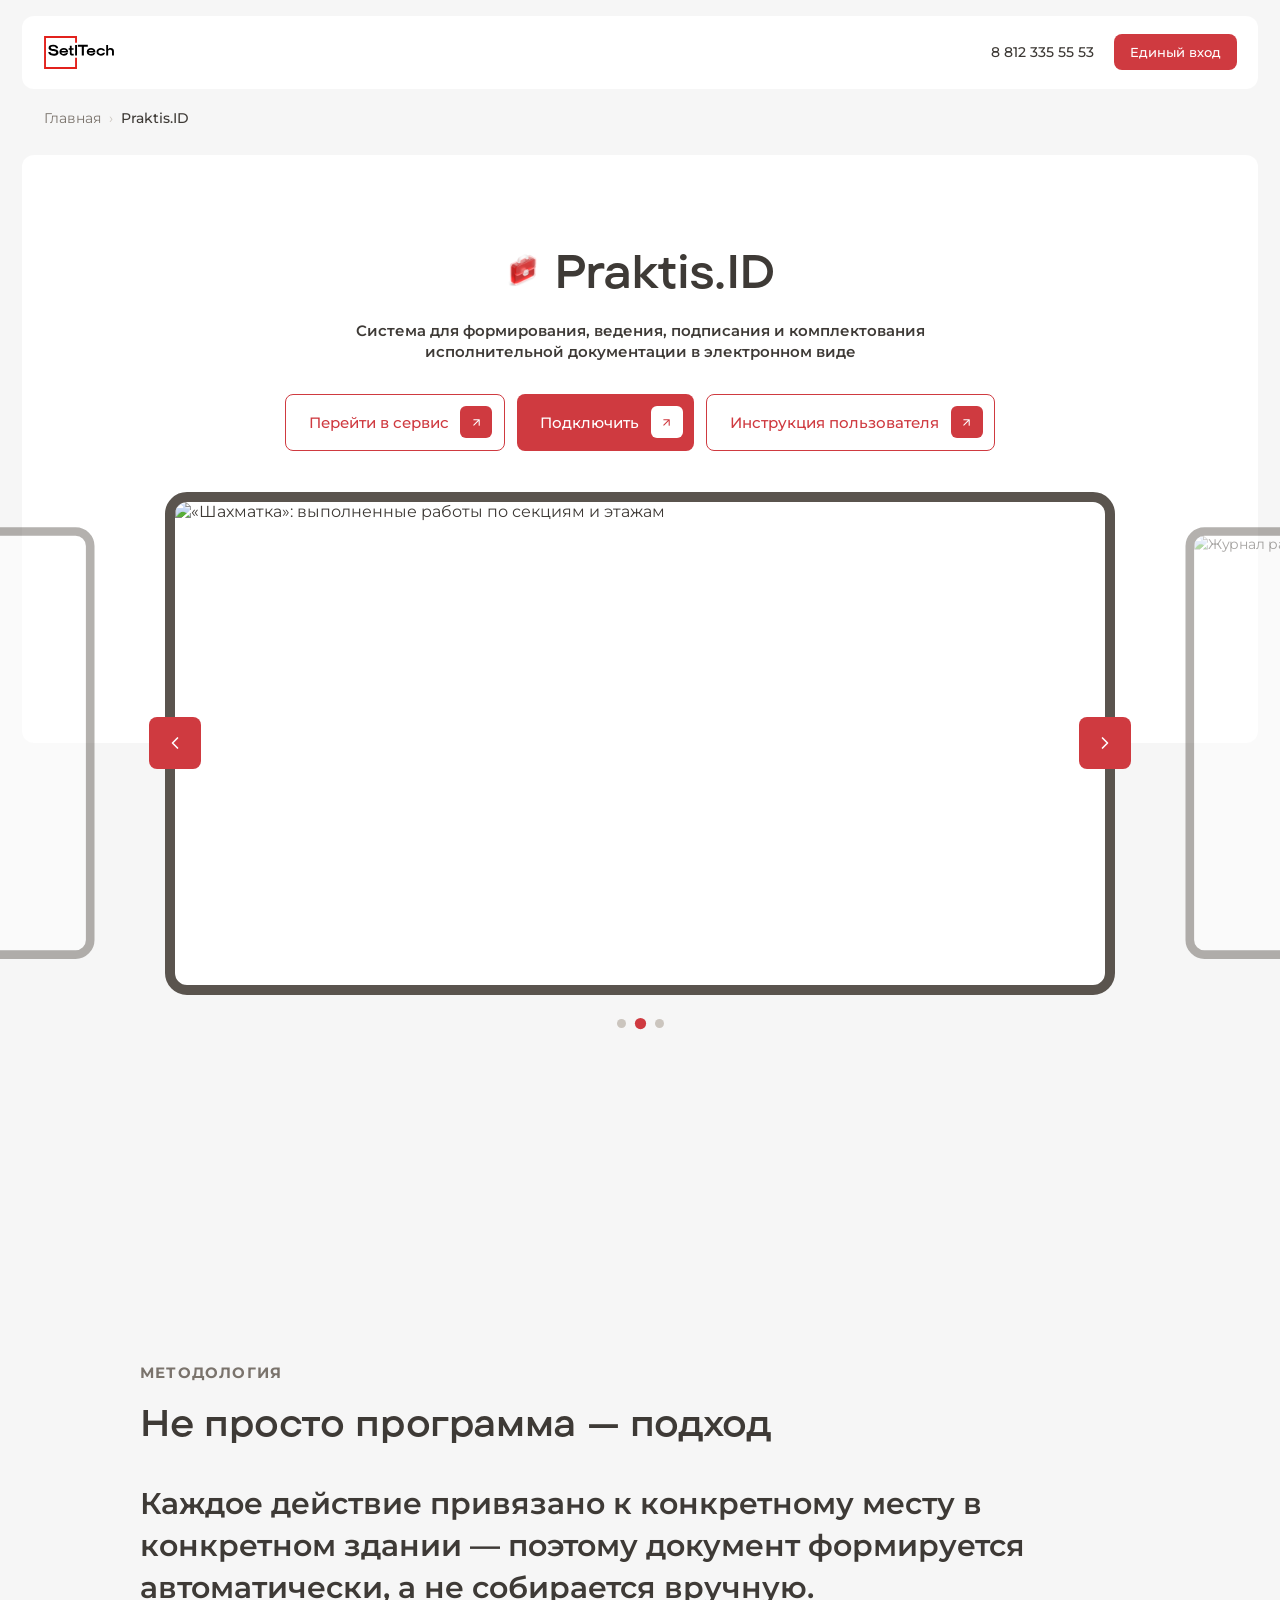
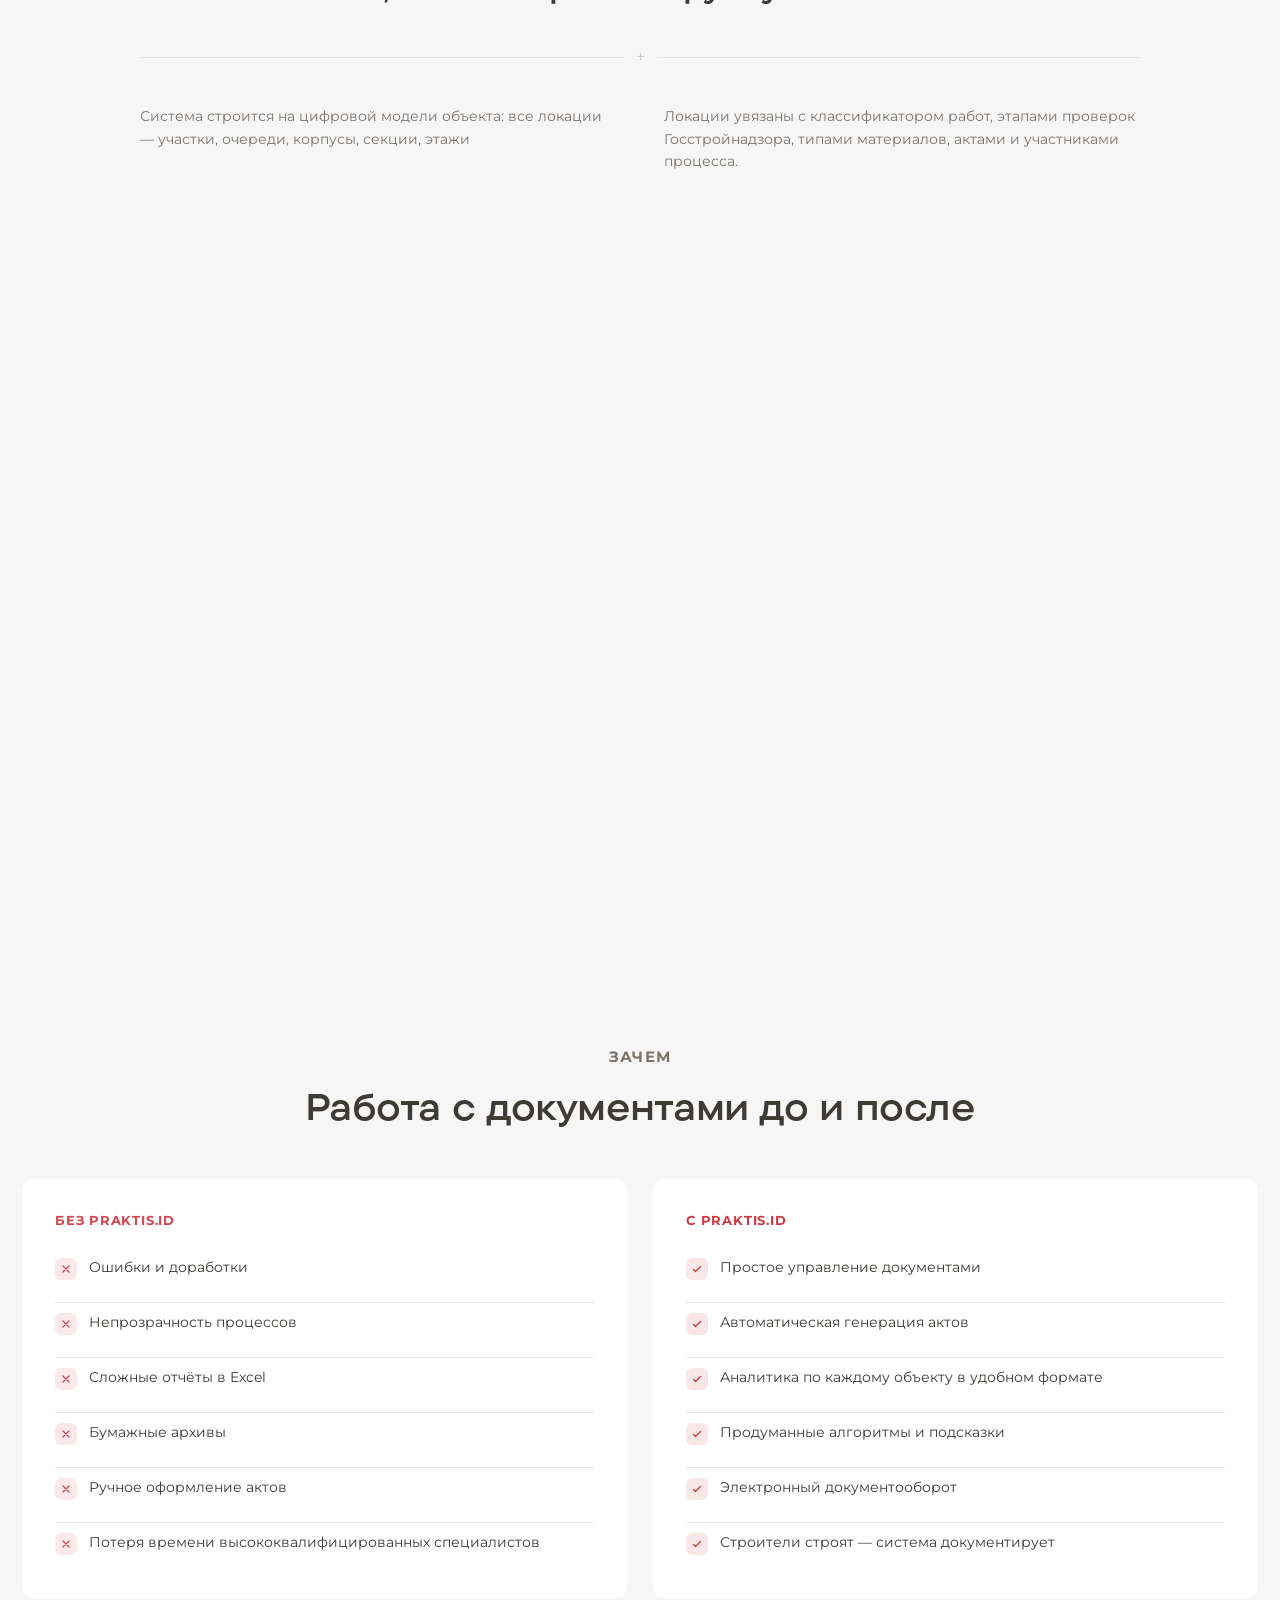
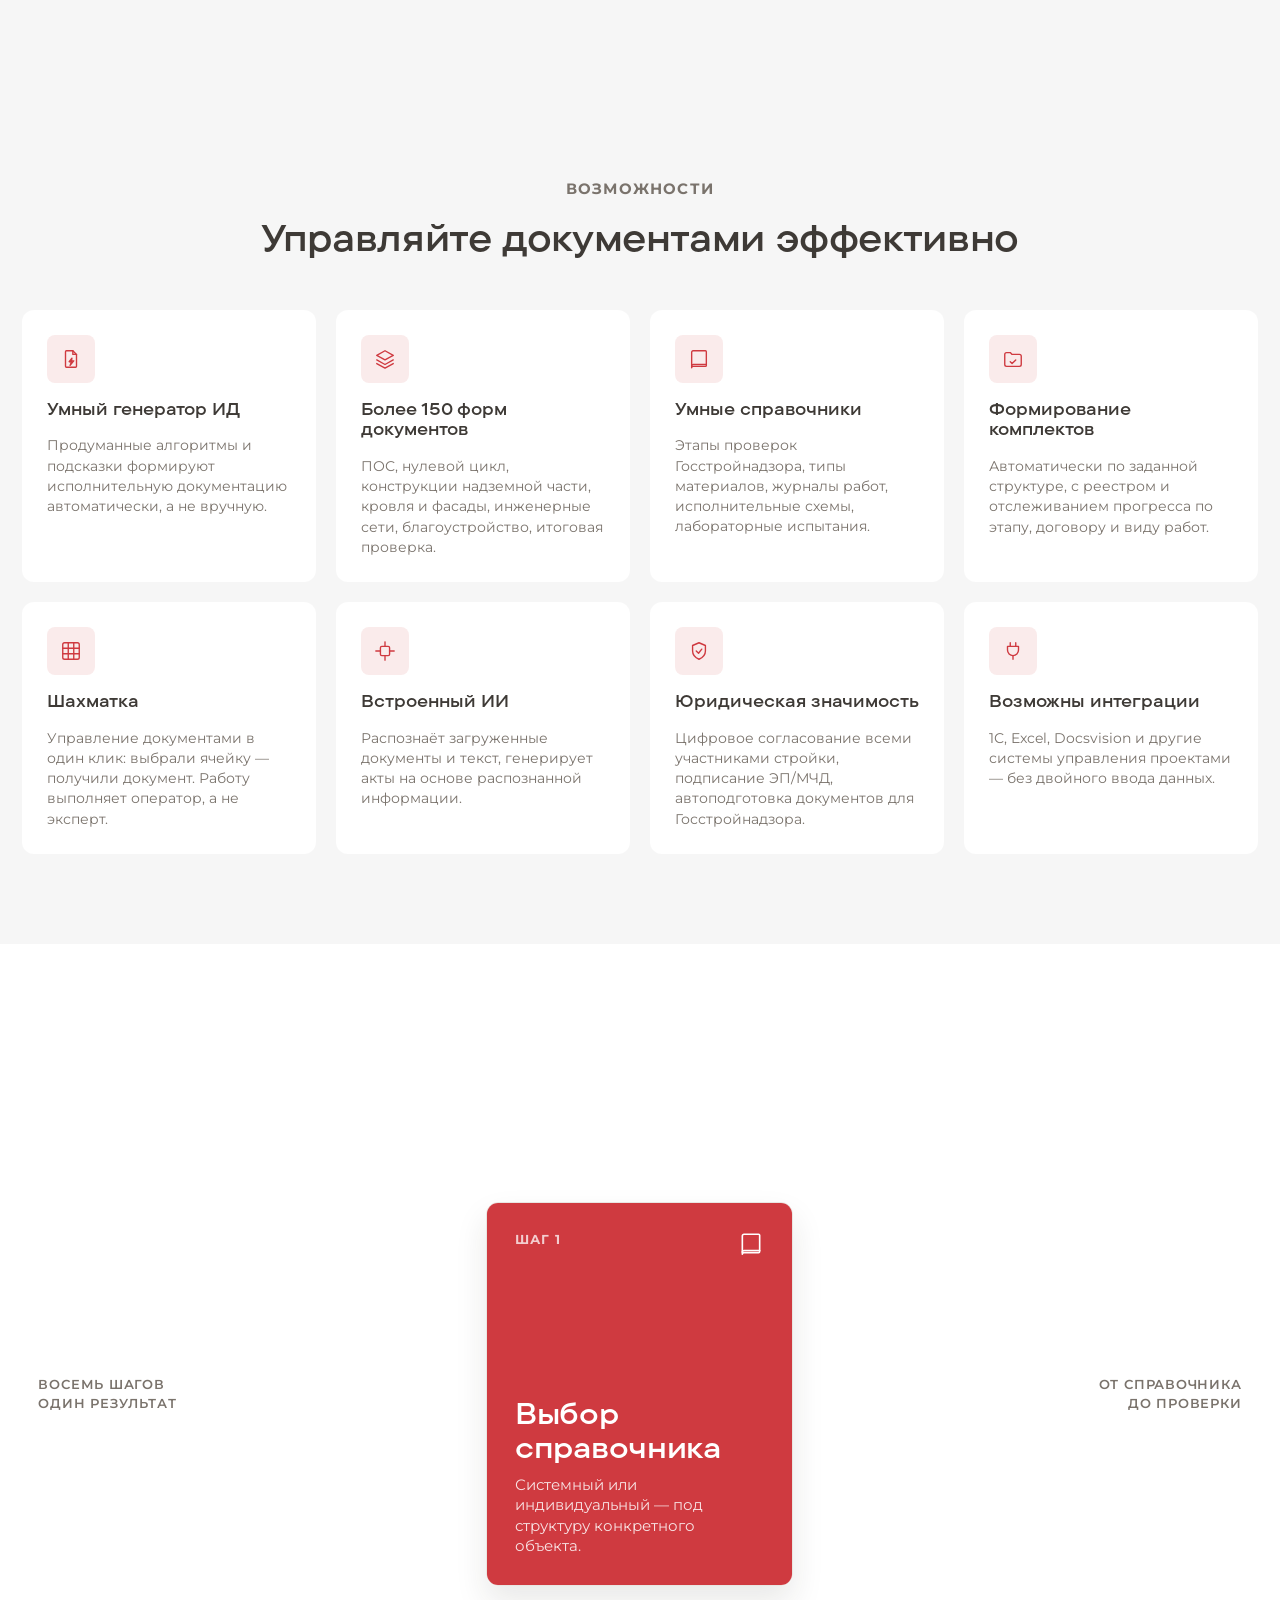
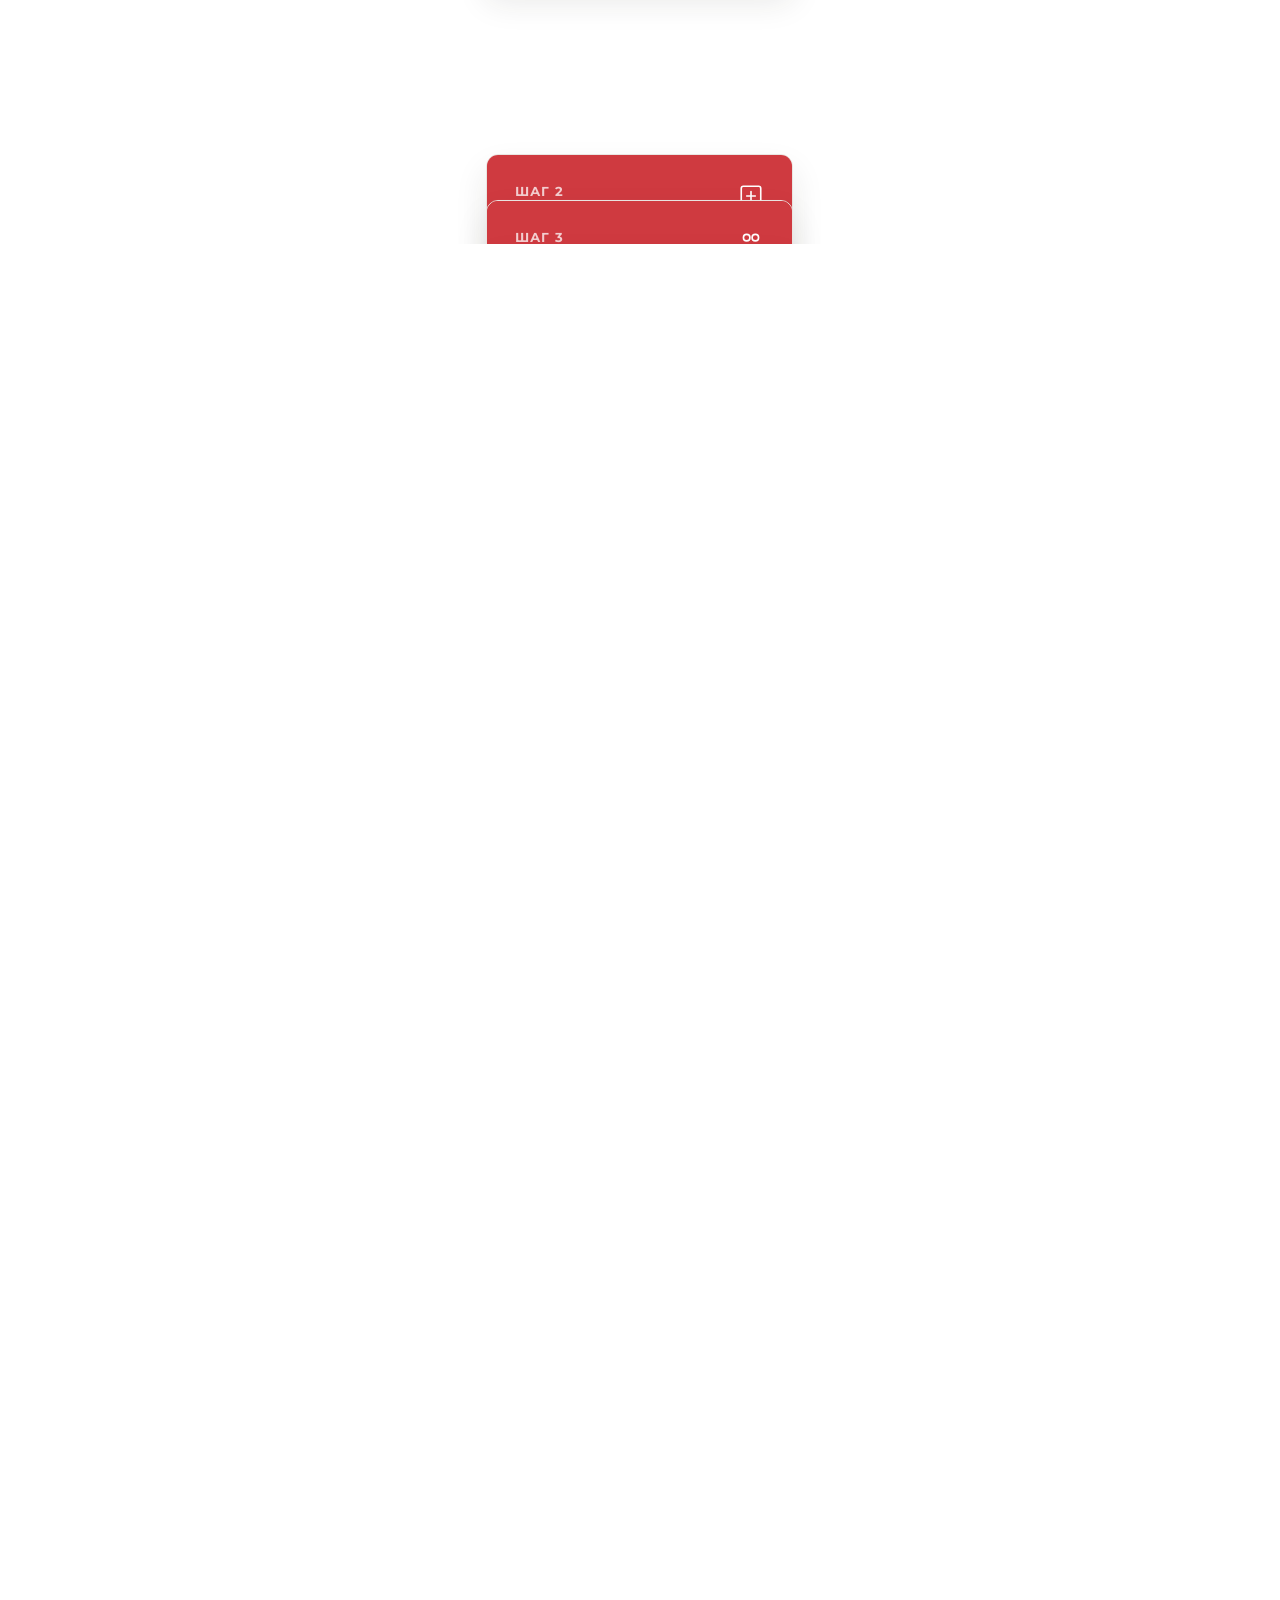
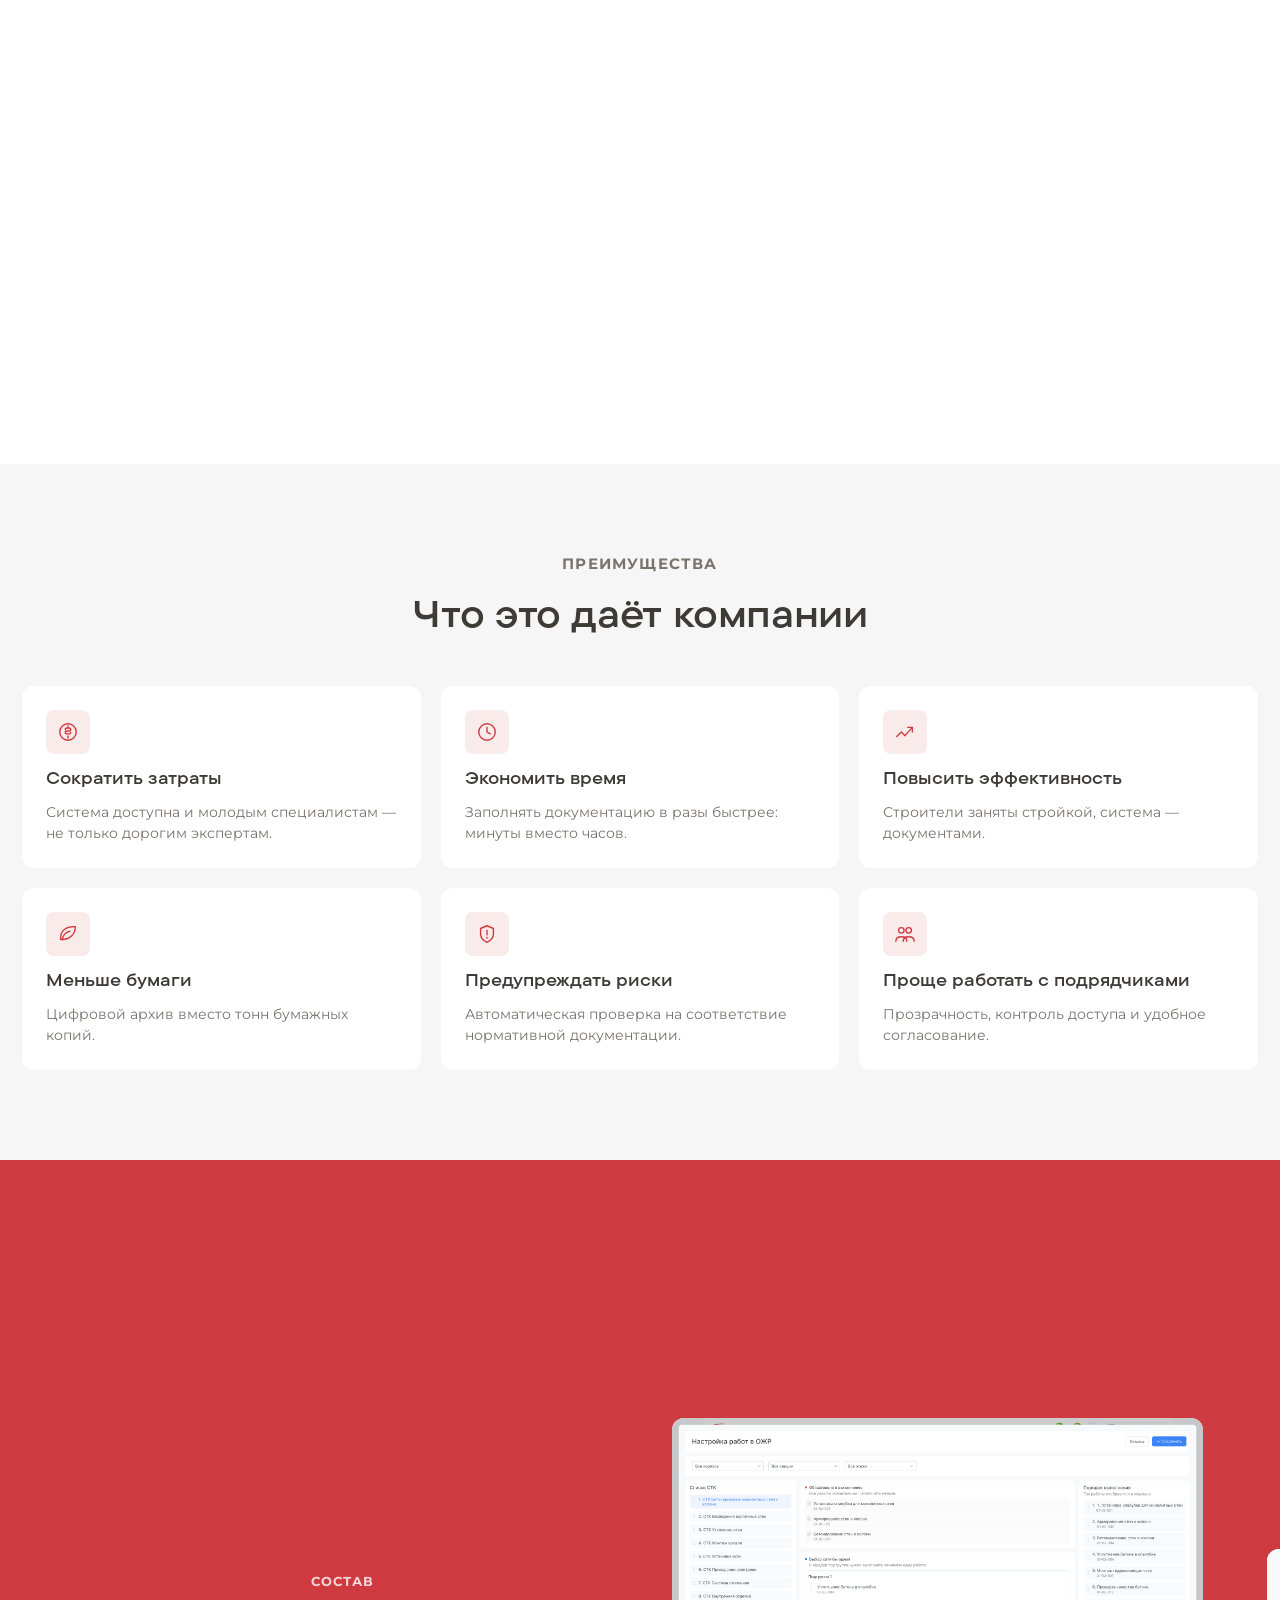
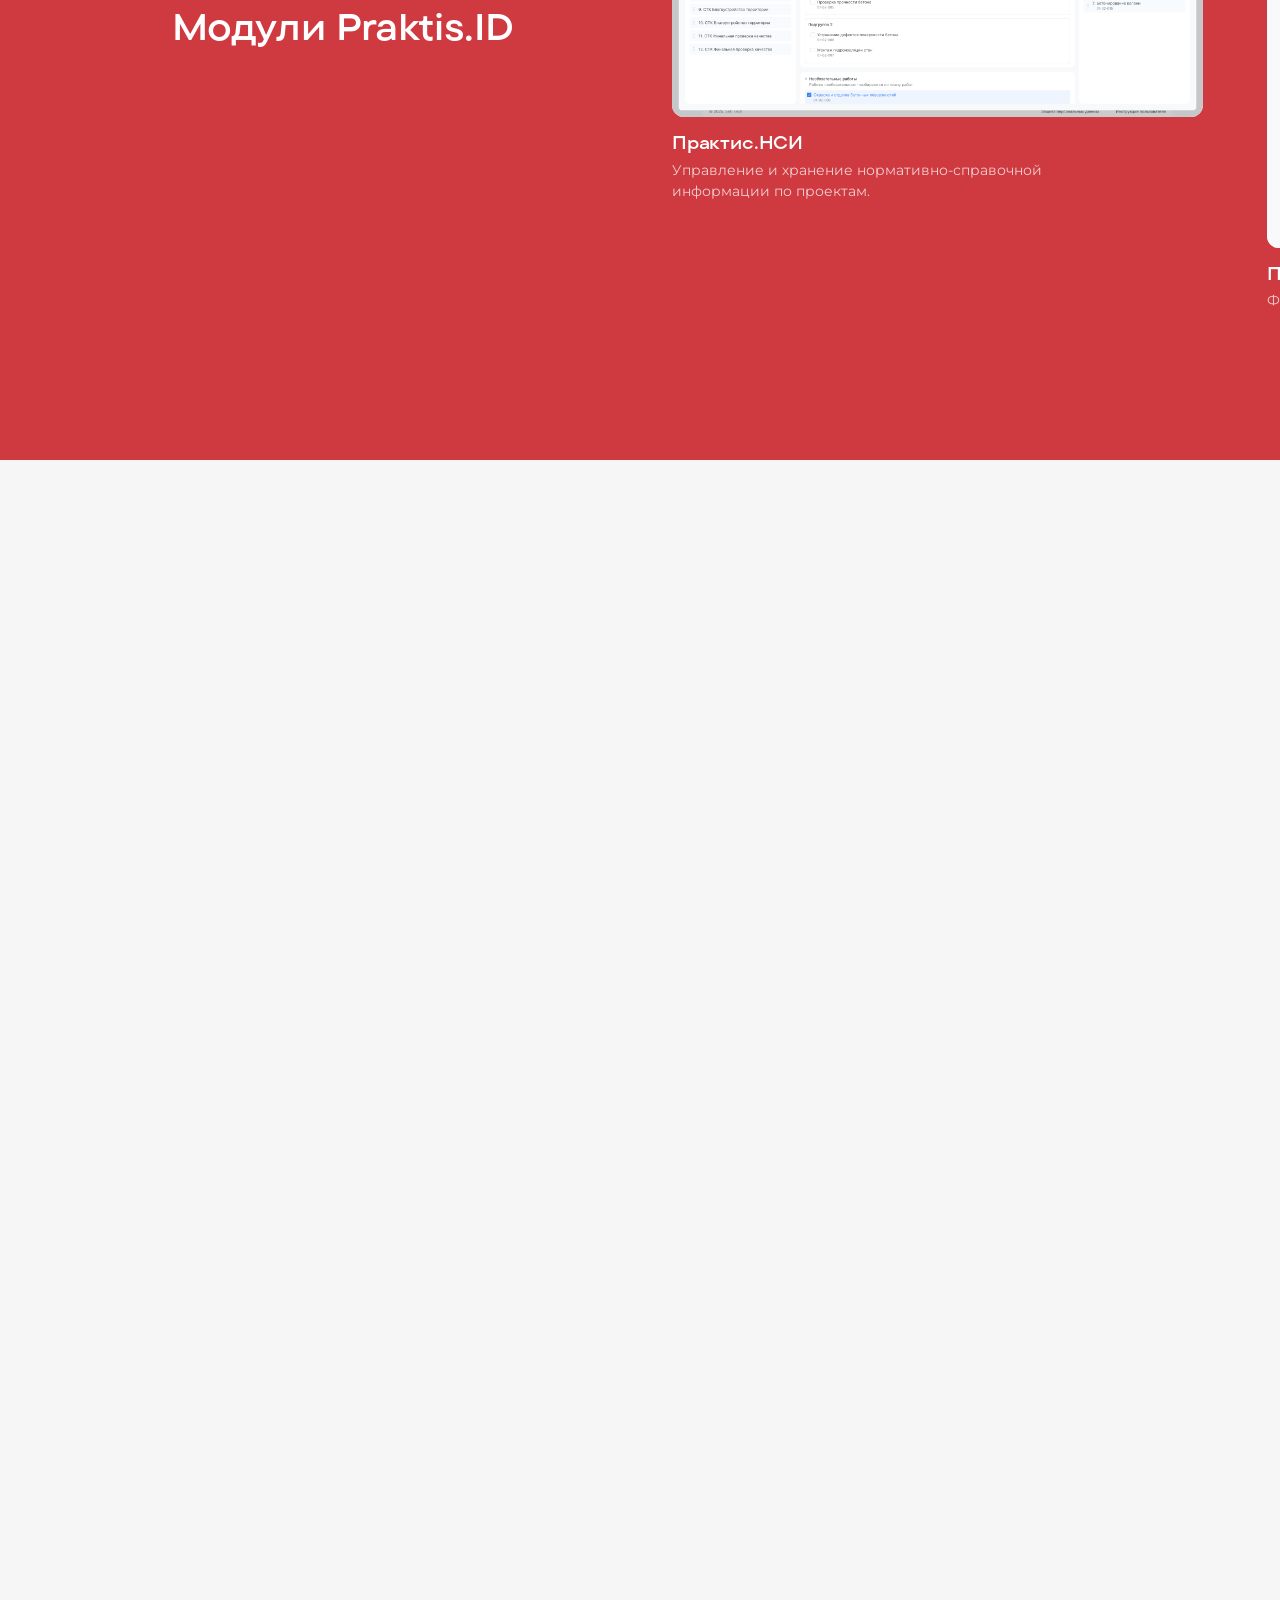
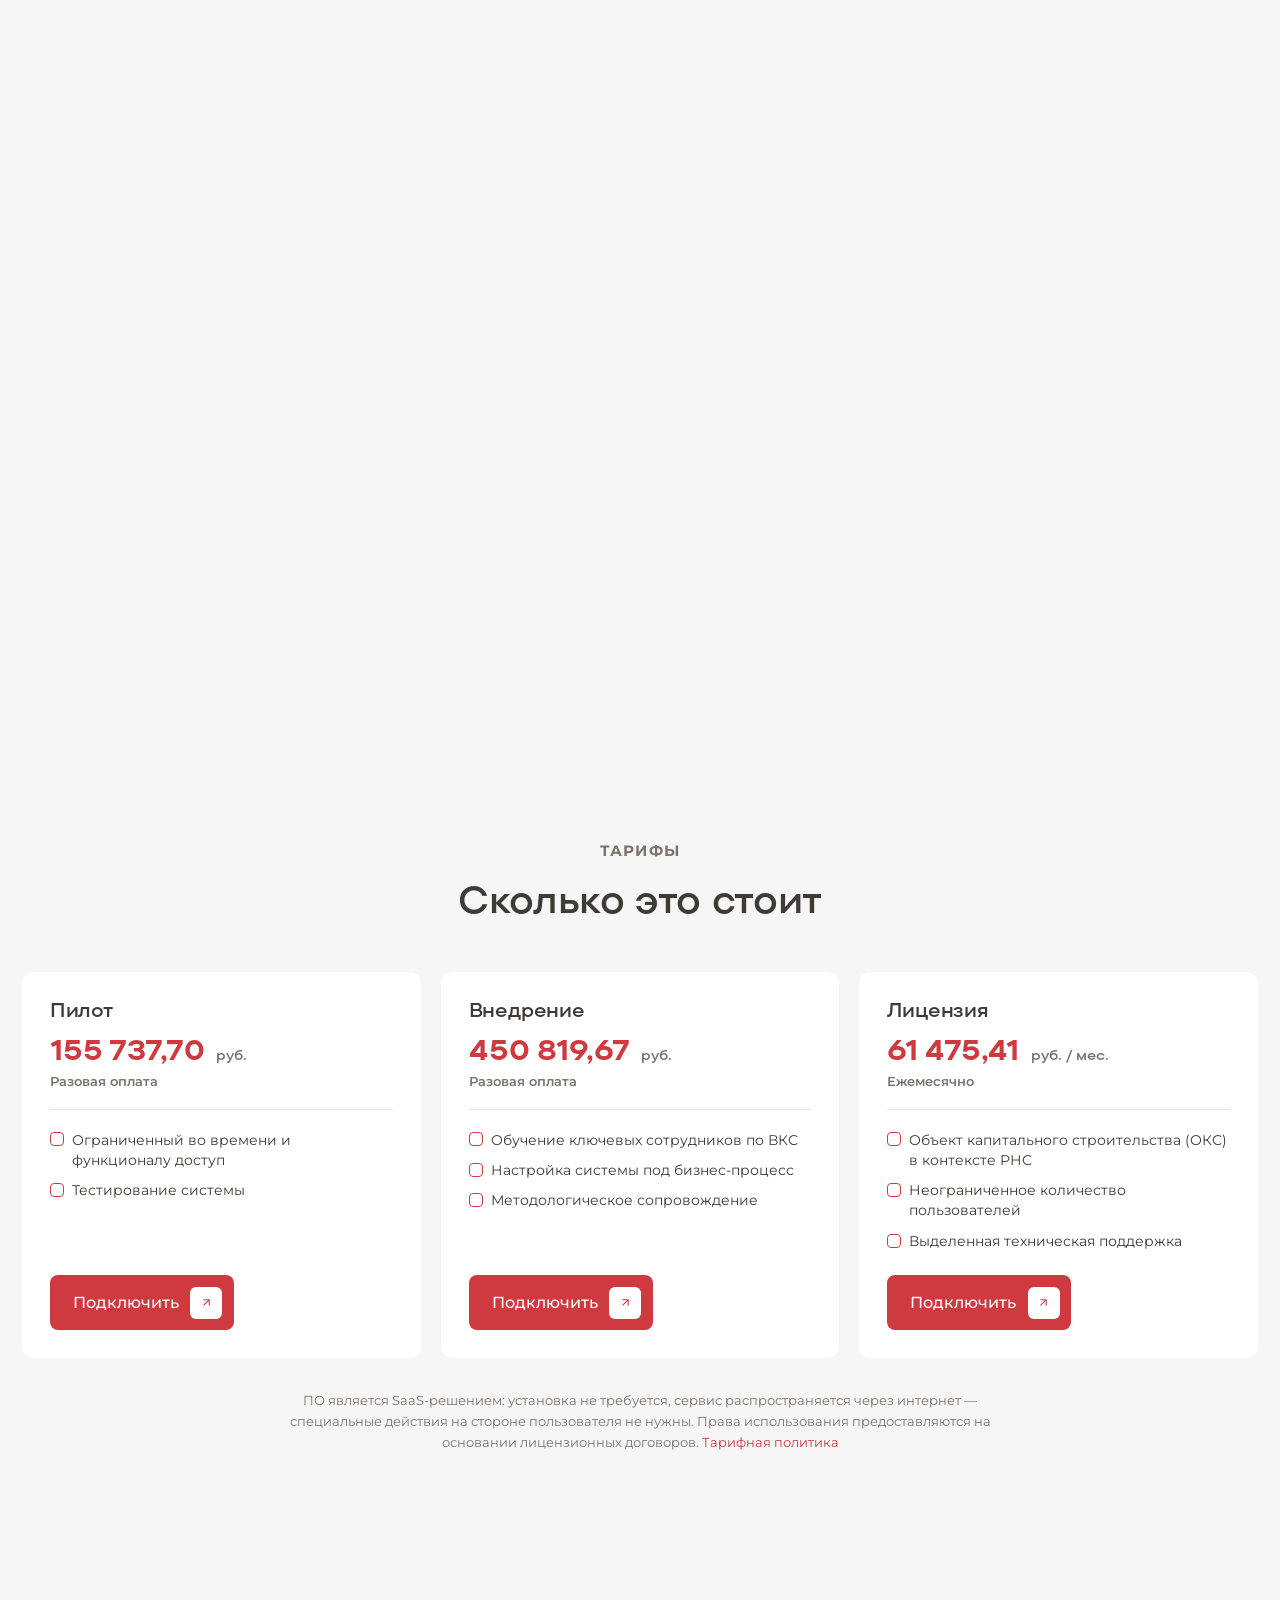
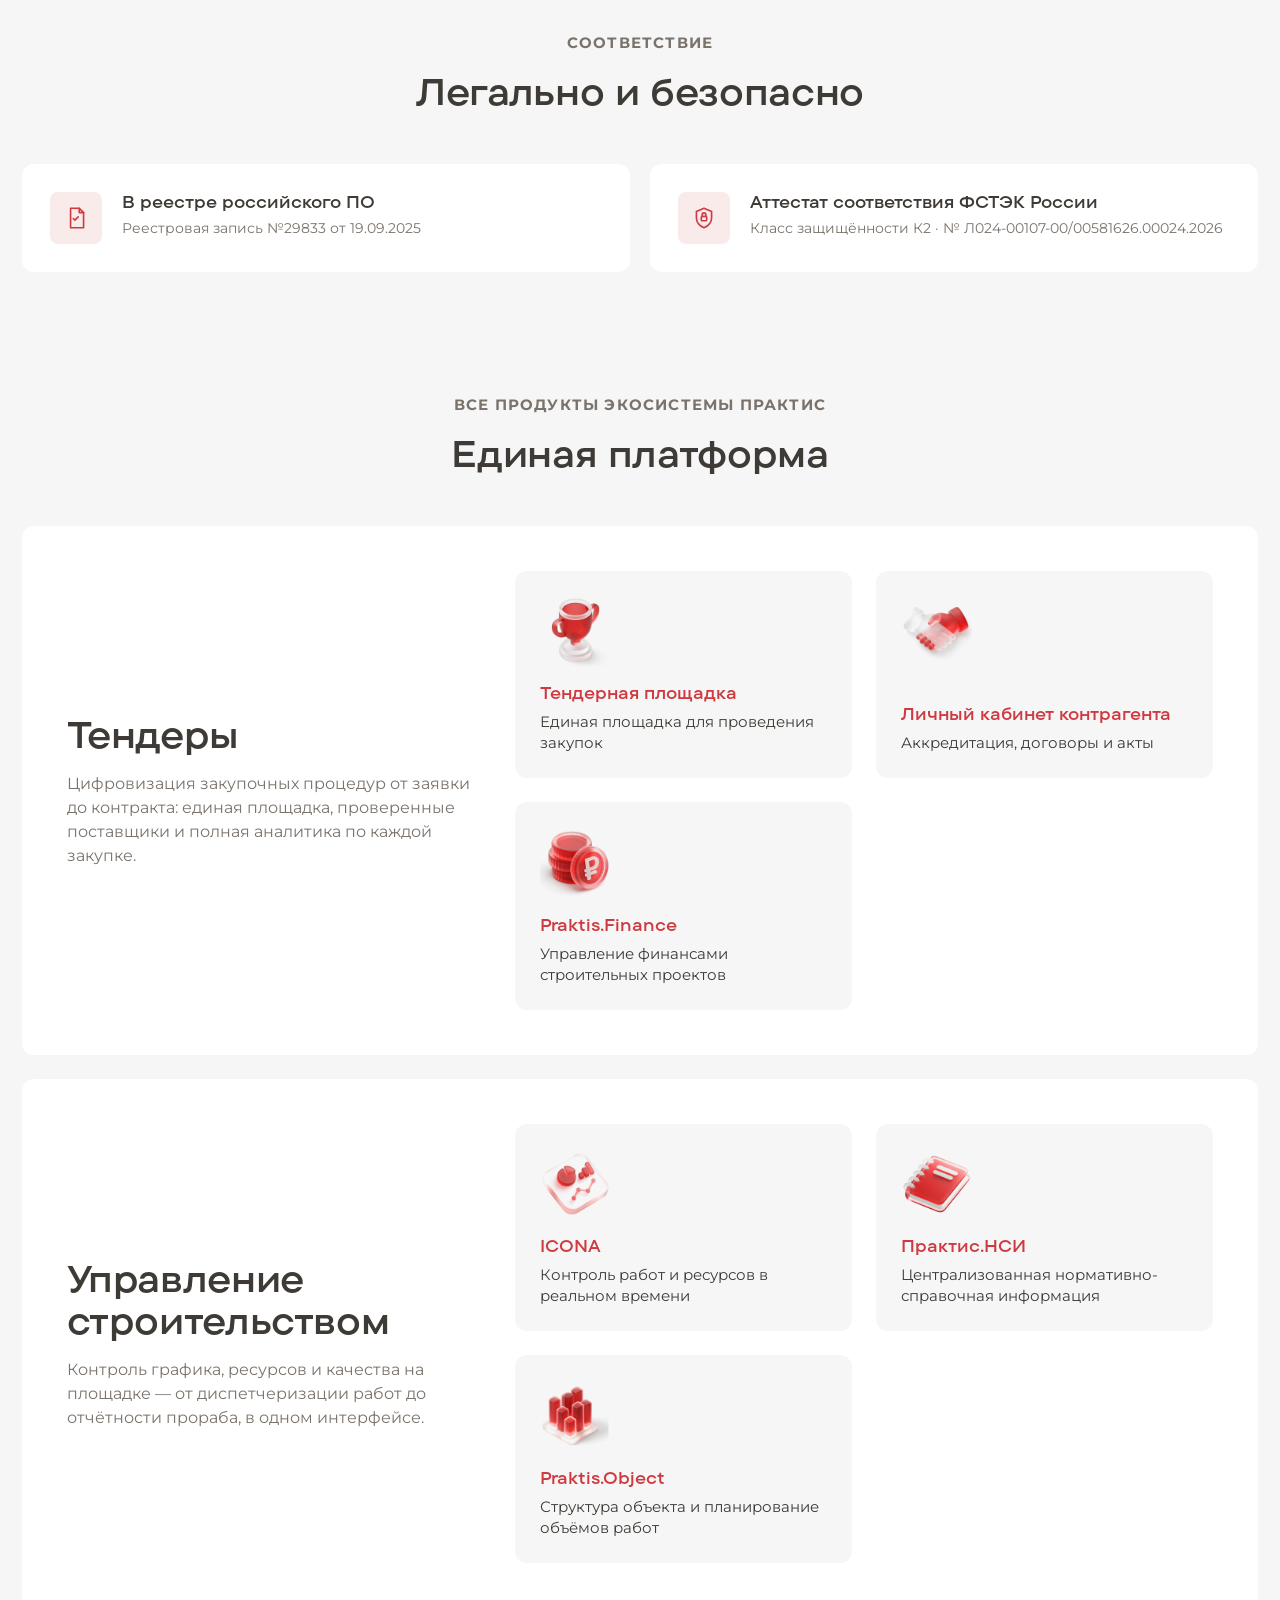
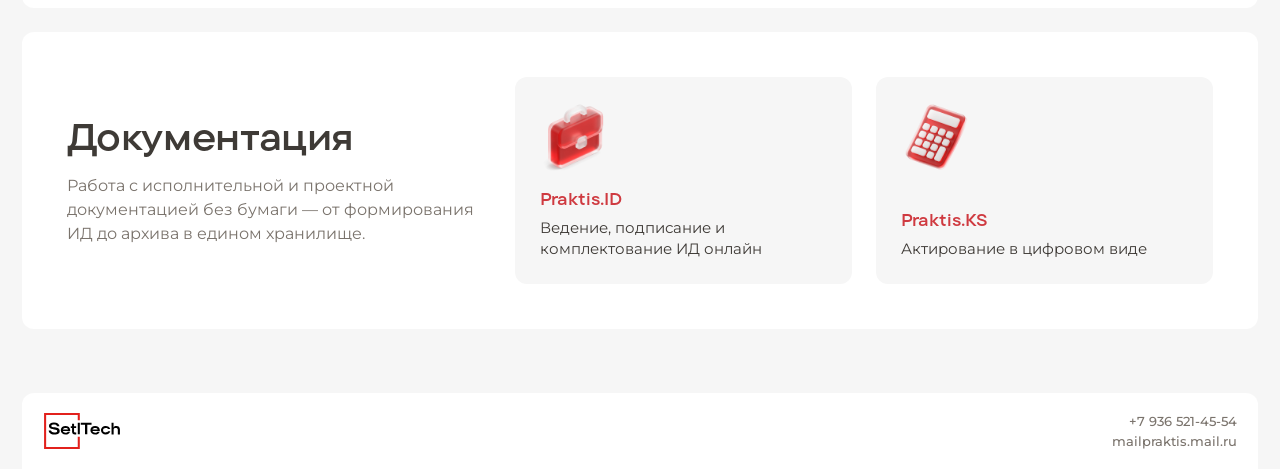
==== commit bdb2ea6f: "Шрифты по брендбуку Setl Tech: заголовки TT Commons Pro Expanded, текст Montserrat; плитки первого э" ====
--- a/praktis-id.html
+++ b/praktis-id.html
@@ -13,9 +13,10 @@
 <meta property="og:image" content="https://tomatosidiotos-star.github.io/setltech-site/assets/brand/og-image.png?v=20261014">
 <meta property="og:url" content="https://tomatosidiotos-star.github.io/setltech-site/praktis-id.html">
 <meta name="twitter:card" content="summary_large_image">
+<link rel="preload" href="assets/fonts/TTCommonsProExpanded-DemiBold.woff2?v=20261014" as="font" type="font/woff2" crossorigin>
 <link rel="preconnect" href="https://fonts.googleapis.com">
 <link rel="preconnect" href="https://fonts.gstatic.com" crossorigin>
-<link href="https://fonts.googleapis.com/css2?family=Inter:wght@400;500;600;700;800&display=swap" rel="stylesheet">
+<link href="https://fonts.googleapis.com/css2?family=Montserrat:wght@400;500;600;700&display=swap" rel="stylesheet">
 <link rel="stylesheet" href="https://cdn.jsdelivr.net/npm/intl-tel-input@25.11.2/build/css/intlTelInput.min.css">
 <link rel="stylesheet" href="styles.css?v=20261014">
 <link rel="stylesheet" href="praktis-id.css?v=20261014">
--- a/styles.css
+++ b/styles.css
@@ -1,3 +1,29 @@
+/* Шрифты по брендбуку Setl Tech: заголовки — TT Commons Pro Expanded,
+   основной текст — Montserrat (Google Fonts) */
+@font-face {
+  font-family: "TT Commons Pro Expanded";
+  src: url("assets/fonts/TTCommonsProExpanded-Regular.woff2?v=20261014") format("woff2");
+  font-weight: 400;
+  font-style: normal;
+  font-display: swap;
+}
+
+@font-face {
+  font-family: "TT Commons Pro Expanded";
+  src: url("assets/fonts/TTCommonsProExpanded-DemiBold.woff2?v=20261014") format("woff2");
+  font-weight: 600;
+  font-style: normal;
+  font-display: swap;
+}
+
+@font-face {
+  font-family: "TT Commons Pro Expanded";
+  src: url("assets/fonts/TTCommonsProExpanded-Bold.woff2?v=20261014") format("woff2");
+  font-weight: 700;
+  font-style: normal;
+  font-display: swap;
+}
+
 :root {
   /* Primary */
   --red-main: #CF3A40;
@@ -21,6 +47,9 @@
   --icon-muted: var(--warm-300);
   /* Скругления: компромисс между прежними мягкими (20px, «таблетки»)
      и почти прямыми углами корпоративного сайта Setl */
+  --font-heading: "TT Commons Pro Expanded", "Montserrat", -apple-system, BlinkMacSystemFont, "Segoe UI", sans-serif;
+  --font-body: "Montserrat", -apple-system, BlinkMacSystemFont, "Segoe UI", sans-serif;
+
   --radius-card: 12px;
   --radius-control: 8px;
   --radius-sm: 6px;
@@ -36,7 +65,7 @@
 body {
   margin: 0;
   overflow-x: hidden;
-  font-family: "Inter", -apple-system, BlinkMacSystemFont, "Segoe UI", sans-serif;
+  font-family: var(--font-body);
   color: var(--ink);
   background: var(--color-background);
   -webkit-font-smoothing: antialiased;
@@ -44,6 +73,17 @@
 
 /* Type scale — reusable heading styles (Inter, sizes/weights lifted from
    the Figma redesign) meant to carry over to future ad-landing pages. */
+
+/* Всё, что читается как заголовок или крупная цифра, — брендовый
+   широкий шрифт; остальной текст наследует Montserrat от body. */
+h1, h2, h3, h4, h5, h6,
+.h1, .h2, .h3, .h4, .h5, .h6,
+.path-node-label,
+.stats-item-number,
+.stats-plate-active-item,
+.stats-plate-ghost-item {
+  font-family: var(--font-heading);
+}
 
 h1, .h1 {
   margin: 0;
@@ -375,9 +415,7 @@
 
 .tile-card:hover,
 .tile-card:focus-visible {
-  border-color: var(--red-main);
   outline: none;
-  background: var(--warm-50);
   box-shadow: 0 16px 32px rgba(42, 38, 34, 0.1);
 }
 
--- a/praktis-id.css
+++ b/praktis-id.css
@@ -930,6 +930,7 @@
 .pid-pricing-card h3 { margin: 0 0 12px; font-size: 19px; }
 
 .pid-pricing-price {
+  font-family: var(--font-heading);
   margin: 0;
   font-size: clamp(24px, 2.2vw, 30px);
   font-weight: 800;
